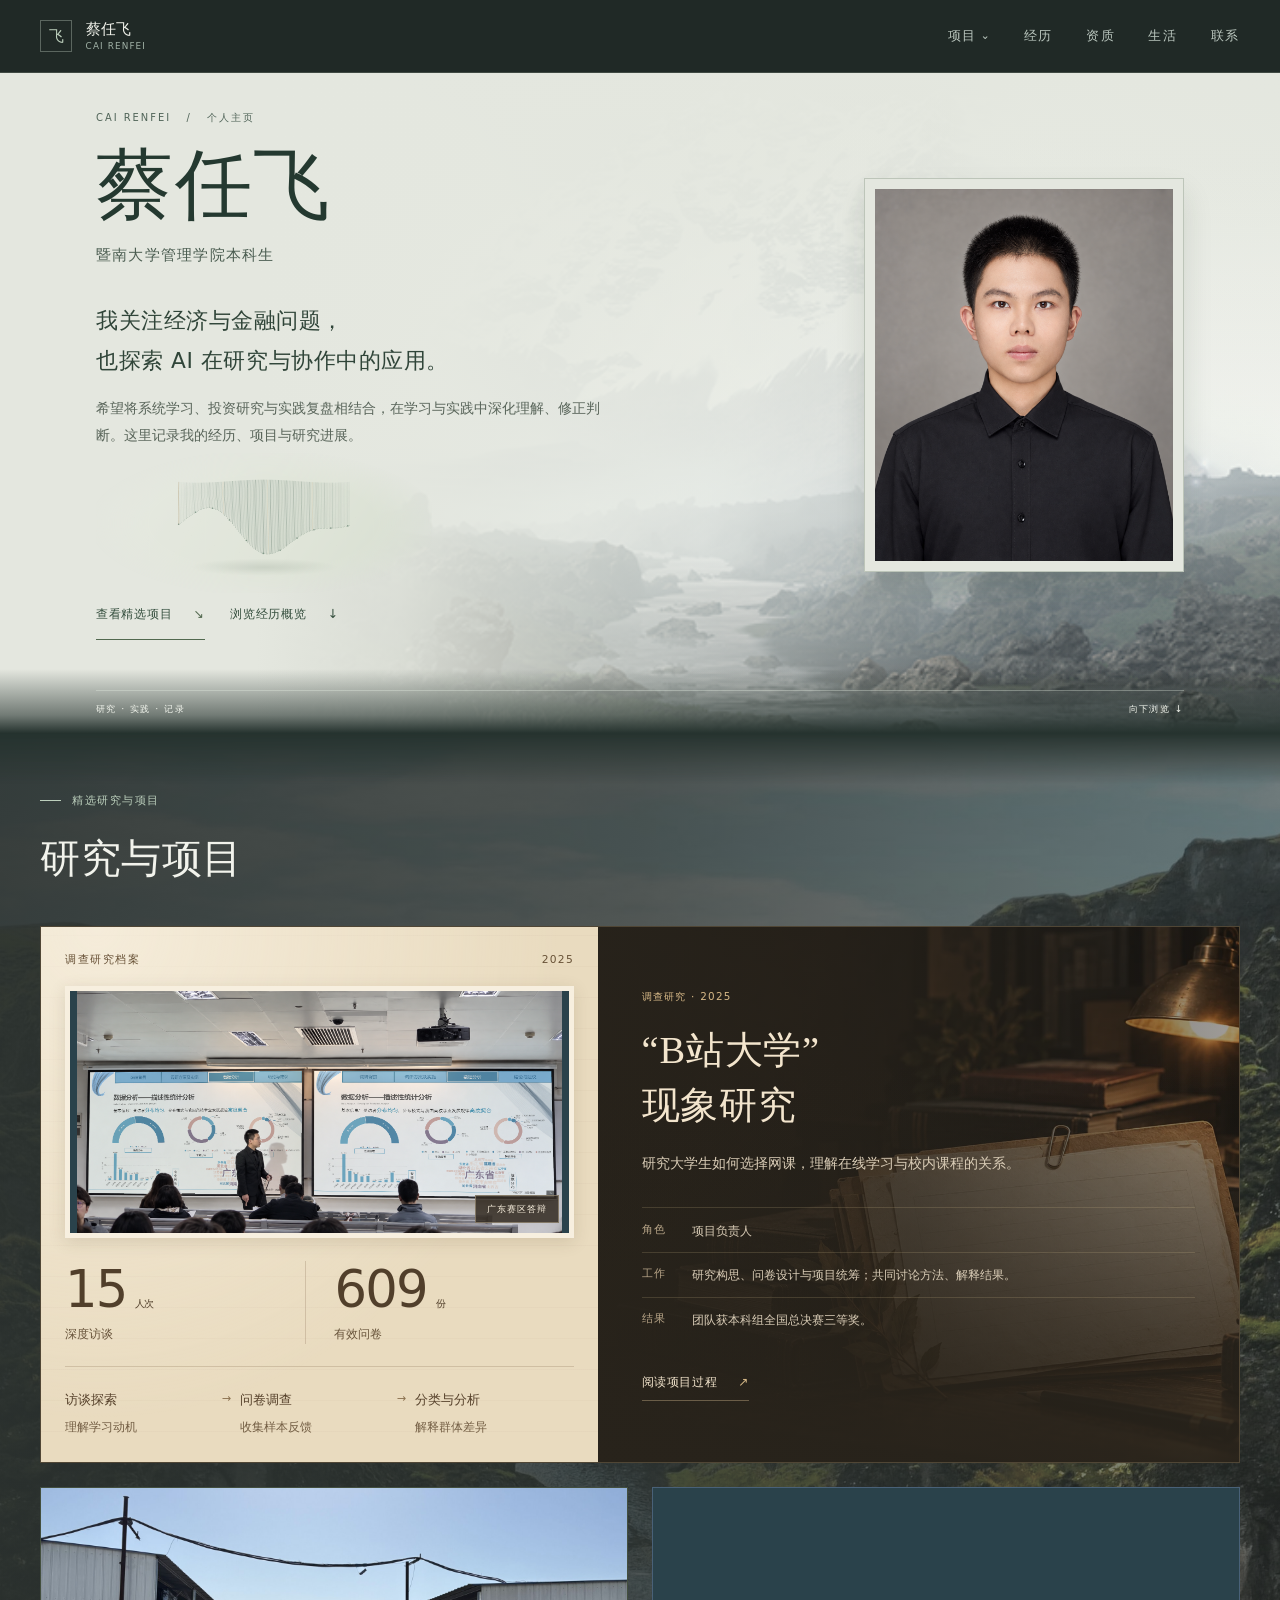
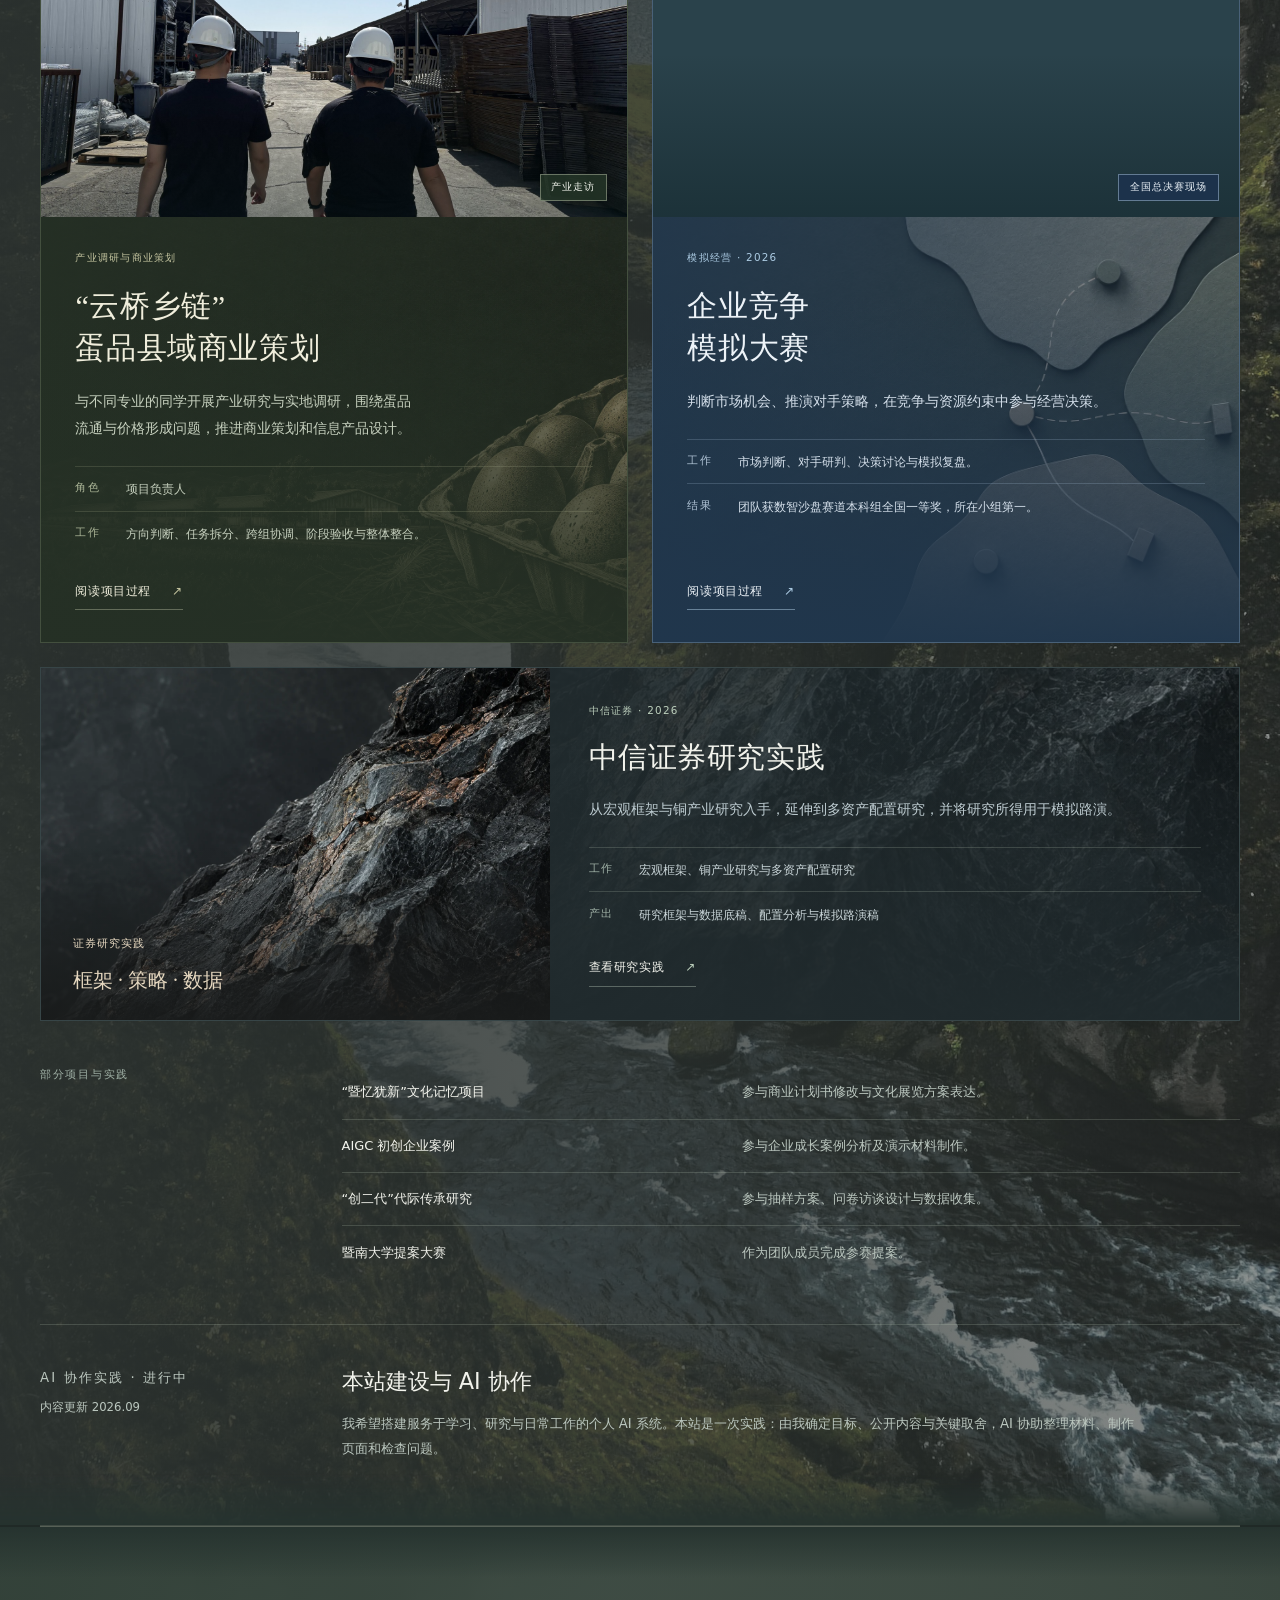
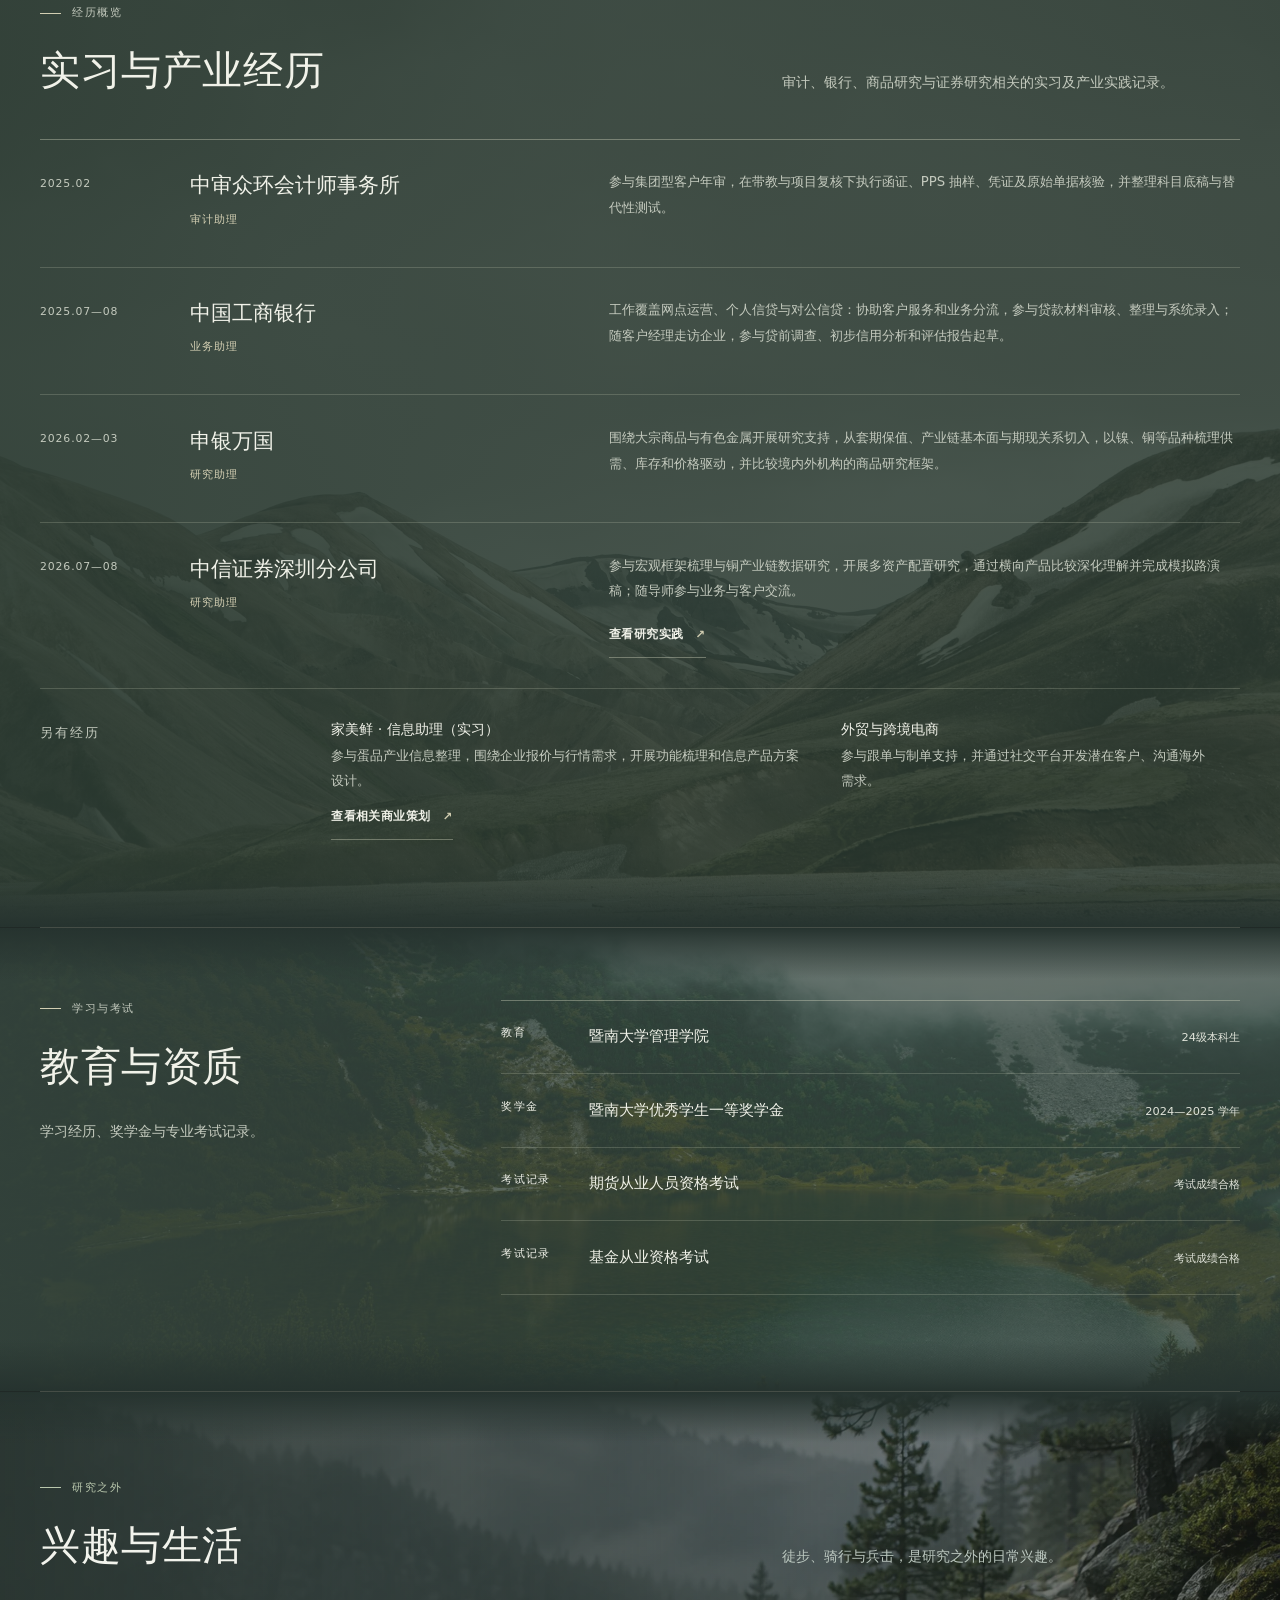
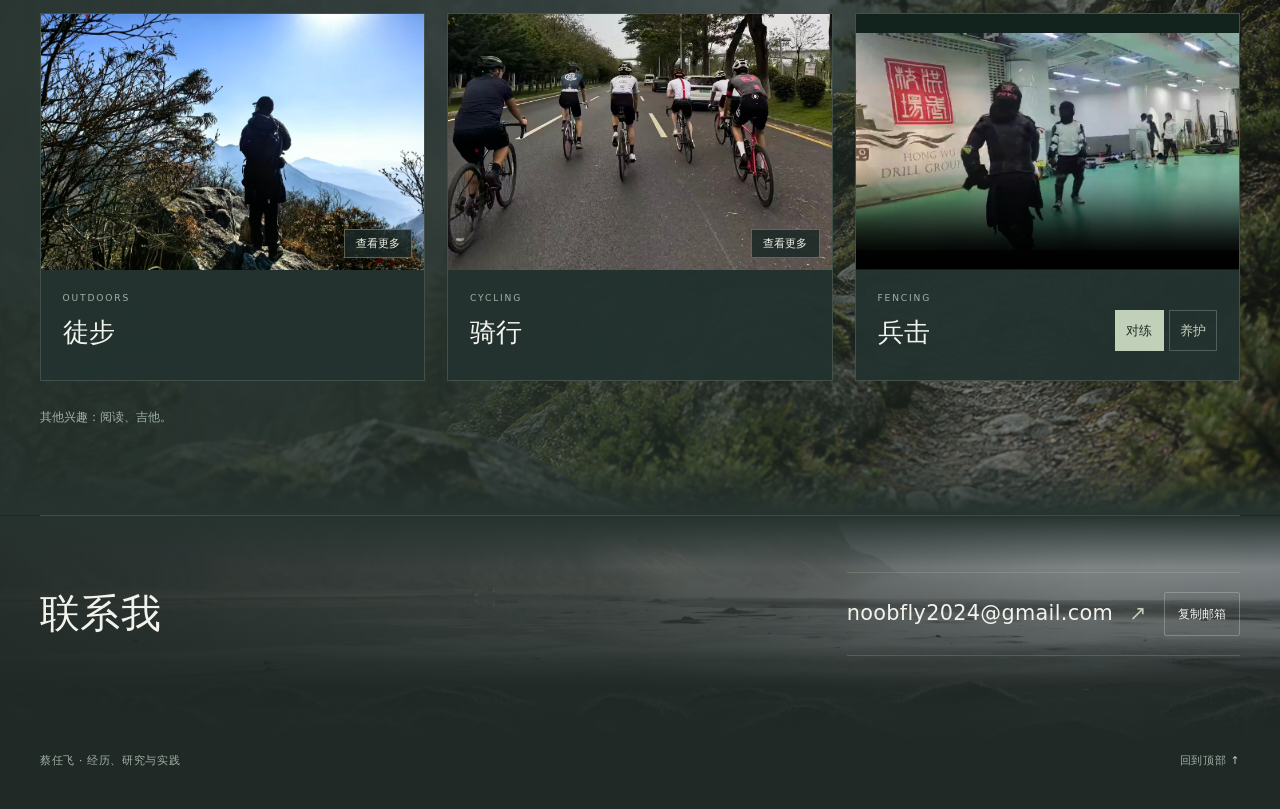
==== index.html @ 6c119877 "Publish personal website (2026-09-29)" ====
<!doctype html>
<html lang="zh-CN">
<head>
  <meta charset="utf-8">
  <meta name="viewport" content="width=device-width, initial-scale=1">
  <meta name="robots" content="noindex, nofollow">
  <meta name="referrer" content="no-referrer">
  <meta name="description" content="蔡任飞的个人主页：研究与项目、经历、教育资质与研究之外。">
  <title>蔡任飞 | Renfei Cai</title>
<!-- BEGIN SOCIAL SHARING -->
<meta property="og:type" content="website">
<meta property="og:locale" content="zh_CN">
<meta property="og:site_name" content="蔡任飞的个人主页">
<meta property="og:title" content="蔡任飞 | Renfei Cai">
<meta property="og:description" content="蔡任飞的个人主页：研究与项目、经历、教育资质与研究之外。">
<meta property="og:image" content="assets/home/cai-renfei-portrait-v1.png">
<meta property="og:image:type" content="image/png">
<meta property="og:image:width" content="1122">
<meta property="og:image:height" content="1402">
<meta property="og:image:alt" content="蔡任飞的个人照片">
<meta name="twitter:card" content="summary">
<meta name="twitter:title" content="蔡任飞 | Renfei Cai">
<meta name="twitter:description" content="蔡任飞的个人主页：研究与项目、经历、教育资质与研究之外。">
<meta name="twitter:image" content="assets/home/cai-renfei-portrait-v1.png">
<meta name="twitter:image:alt" content="蔡任飞的个人照片">
<!-- END SOCIAL SHARING -->
  <link rel="icon" type="image/svg+xml" href="favicon.svg">
  <link rel="stylesheet" href="styles.css?v=20260928-nav7">
  <link rel="stylesheet" href="home.css?v=20260929-launch1">
  <script src="project-navigation.js?v=20260928-nav7" defer></script>
  <script src="home.js?v=20260929-launch1" defer></script>
<link rel="stylesheet" href="chapter-atmosphere-v4.css?v=20260928-audit8">
  <link rel="stylesheet" href="home-landscape.css?v=20260928-single-scene">
<script src="hobby-media-v4.js?v=20260928-scenery3" defer></script>
  <link rel="stylesheet" href="home-personal.css?v=20260929-launch1">
  <script src="home-motion.js?v=20260928-audit1" defer></script>
<link rel="stylesheet" href="final-review-v1.css?v=20260928-nav6">
</head>
<body class="home-page home-current">
  <a class="skip-link" href="#main">跳到正文</a>
  
  <div class="site-shell" id="top">
    <div class="site-navigation"><header class="site-header page-width">
      <a class="brand" href="#profile" aria-label="蔡任飞，返回首屏"><span class="brand-mark" aria-hidden="true">飞</span><span>蔡任飞<small>CAI RENFEI</small></span></a>
      <nav aria-label="主导航">
        <div class="nav-projects" data-project-menu>
          <button class="nav-project-trigger" type="button" aria-expanded="false" aria-controls="site-project-menu" data-nav-section="projects">项目 <span aria-hidden="true">⌄</span></button>
          <div class="project-menu" id="site-project-menu" hidden>
            <a href="#projects" class="project-menu-overview">全部项目 <span aria-hidden="true">↓</span></a>
            <a href="projects/zhengda.html?v=20260928-nav7">正大杯 · “B站大学”研究</a>
            <a href="projects/yunqiao.html?v=20260928-nav7">云桥乡链 · 产业调研</a>
            <a href="projects/simulation.html?v=20260928-nav7">企业竞争模拟</a>
            <a href="projects/citic-research.html?v=20260928-nav7">中信证券研究实践</a>
          </div>
        </div>
        <a href="#experience">经历</a><a href="#education">资质</a><a href="#beyond">生活</a><a href="#contact">联系</a>
      </nav>
    </header></div>

    <main id="main" tabindex="-1">
      <section class="home-hero" id="profile" aria-labelledby="profile-name">
        <div class="home-hero-content page-width"><div class="home-introduction">
          <div class="home-profile-heading"><p class="eyebrow">CAI RENFEI <span aria-hidden="true">/</span> 个人主页</p>
          <h1 id="profile-name">蔡任飞</h1>
          <p class="home-identity">暨南大学管理学院本科生</p></div>
          <p class="home-lead">我关注经济与金融问题，<br class="desktop-break">也探索 AI 在研究与协作中的应用。</p>
          <p class="home-description">希望将系统学习、投资研究与实践复盘相结合，在学习与实践中深化理解、修正判断。这里记录我的经历、项目与研究进展。</p>
          <div class="home-personal-motion" data-home-motion hidden>
            <canvas width="600" height="320" aria-hidden="true"></canvas>
          </div>
          <div class="home-hero-actions" aria-label="首屏入口"><a class="primary-link" href="#projects">查看精选项目 <span aria-hidden="true">↘</span></a><a class="secondary-link" href="#experience">浏览经历概览 <span aria-hidden="true">↓</span></a></div>
        </div><figure class="home-portrait"><img src="assets/home/cai-renfei-portrait-v1.png" width="1122" height="1402" alt="蔡任飞的个人照片" decoding="async" fetchpriority="high"></figure></div>
        <div class="home-hero-landscape" aria-hidden="true"><img src="assets/home/landscapes/r3-snow-peak.jpg" width="850" height="368" alt="" decoding="async"></div>
        <div class="home-hero-foot page-width" aria-hidden="true"><span>研究 · 实践 · 记录</span><span>向下浏览 ↓</span></div>
      </section>
      

      <section class="section-block page-width projects-section" id="projects" aria-labelledby="projects-title">
        <div class="projects-scenery" aria-hidden="true"></div>
        <div class="section-heading"><div><p class="section-index">精选研究与项目</p><h2 id="projects-title">研究与项目</h2></div></div>
        <div class="home-project-grid">
          <a class="project-card project-featured" href="projects/zhengda.html?v=20260928-nav7" aria-labelledby="project-zhengda-title" data-reveal>
            <div class="study-field-cover">
              <div class="study-cover-meta"><span>调查研究档案</span><span>2025</span></div>
              <div class="case-media"><img src="assets/zhengda/presentation-reconstructed-ppt-v2.png" width="1774" height="887" alt="蔡任飞在正大杯广东赛区答辩。" loading="lazy" decoding="async"><span class="case-media-label">广东赛区答辩</span></div>
              <div class="study-samples"><div><strong>15<small>人次</small></strong><span>深度访谈</span></div><div><strong>609<small>份</small></strong><span>有效问卷</span></div></div>
              <ol class="study-research-route" aria-label="研究路径"><li><strong>访谈探索</strong><span>理解学习动机</span></li><li><strong>问卷调查</strong><span>收集样本反馈</span></li><li><strong>分类与分析</strong><span>解释群体差异</span></li></ol>
            </div>
            <div class="project-card-copy"><p class="project-order">调查研究 · 2025</p><h3 id="project-zhengda-title"><span class="title-part">“B站大学”</span><span class="title-part">现象研究</span></h3><p class="project-deck">研究大学生如何选择网课，理解在线学习与校内课程的关系。</p><dl><div><dt>角色</dt><dd>项目负责人</dd></div><div><dt>工作</dt><dd>研究构思、问卷设计与项目统筹；共同讨论方法、解释结果。</dd></div><div><dt>结果</dt><dd>团队获本科组全国总决赛三等奖。</dd></div></dl><span class="project-link" aria-hidden="true">阅读项目过程 <span>↗</span></span></div>
          </a>
          <a class="project-card project-yunqiao" href="projects/yunqiao.html?v=20260928-nav7" aria-labelledby="project-yunqiao-title" data-reveal>
            <div class="case-media"><img src="assets/yunqiao/fieldwork/industry-visit.jpg" width="1800" height="1350" alt="实地调研期间，在生产设施之间走访了解产业现场。" loading="lazy" decoding="async"><span class="case-media-label">产业走访</span></div>
            <div class="project-card-copy"><p class="project-order">产业调研与商业策划</p><h3 id="project-yunqiao-title"><span class="title-part">“云桥乡链”</span><span class="title-part">蛋品县域商业策划</span></h3><p class="project-deck">与不同专业的同学开展产业研究与实地调研，围绕蛋品流通与价格形成问题，推进商业策划和信息产品设计。</p><dl><div><dt>角色</dt><dd>项目负责人</dd></div><div><dt>工作</dt><dd>方向判断、任务拆分、跨组协调、阶段验收与整体整合。</dd></div></dl><span class="project-link" aria-hidden="true">阅读项目过程 <span>↗</span></span></div>
          </a>
          <a class="project-card project-simulation" href="projects/simulation.html?v=20260928-nav7" aria-labelledby="project-simulation-title" data-reveal>
            <div class="case-media"><img src="assets/simulation/competition-floor.png" width="1080" height="720" alt="企业竞争模拟总决赛中，团队成员在电脑前讨论经营决策。" loading="lazy" decoding="async"><span class="case-media-label">全国总决赛现场</span></div>
            <div class="project-card-copy"><p class="project-order">模拟经营 · 2026</p><h3 id="project-simulation-title"><span class="title-part">企业竞争</span><span class="title-part">模拟大赛</span></h3><p class="project-deck">判断市场机会、推演对手策略，在竞争与资源约束中参与经营决策。</p><dl><div><dt>工作</dt><dd>市场判断、对手研判、决策讨论与模拟复盘。</dd></div><div><dt>结果</dt><dd>团队获数智沙盘赛道本科组全国一等奖，所在小组第一。</dd></div></dl><span class="project-link" aria-hidden="true">阅读项目过程 <span>↗</span></span></div>
          </a>
          <a class="project-card project-research" href="projects/citic-research.html?v=20260928-nav7" aria-labelledby="project-citic-research-title" data-reveal>
            <div class="research-cover"><img src="assets/home/research-mineral-v1-web.webp" width="1536" height="1024" alt="矿石与铜色纹理构成的研究主题视觉。" loading="lazy" decoding="async"><div class="research-cover-caption"><span>证券研究实践</span><p>框架 · 策略 · 数据</p></div></div>
            <div class="project-card-copy"><p class="project-order">中信证券 · 2026</p><h3 id="project-citic-research-title">中信证券研究实践</h3><p class="project-deck">从宏观框架与铜产业研究入手，延伸到多资产配置研究，并将研究所得用于模拟路演。</p><dl><div><dt>工作</dt><dd>宏观框架、铜产业研究与多资产配置研究</dd></div><div><dt>产出</dt><dd>研究框架与数据底稿、配置分析与模拟路演稿</dd></div></dl><span class="project-link" aria-hidden="true">查看研究实践 <span>↗</span></span></div>
          </a>
        </div>
        
        <div class="other-work"><div class="other-work-label"><p class="small-label">部分项目与实践</p></div><ul><li><strong>“暨忆犹新”文化记忆项目</strong><span>参与商业计划书修改与文化展览方案表达。</span></li><li><strong>AIGC 初创企业案例</strong><span>参与企业成长案例分析及演示材料制作。</span></li><li><strong>“创二代”代际传承研究</strong><span>参与抽样方案、问卷访谈设计与数据收集。</span></li><li><strong>暨南大学提案大赛</strong><span>作为团队成员完成参赛提案。</span></li></ul></div>
        <article class="ai-practice" id="ai-practice"><p class="small-label">AI 协作实践 · 进行中<small class="content-updated">内容更新 <time datetime="2026-09-29">2026.09</time></small></p><div><h3>本站建设与 AI 协作</h3><p>我希望搭建服务于学习、研究与日常工作的个人 AI 系统。本站是一次实践：由我确定目标、公开内容与关键取舍，AI 协助整理材料、制作页面和检查问题。</p></div></article>
      </section>

      
      <section class="section-block page-width" id="experience" aria-labelledby="experience-title"><div class="home-landscape-transition" aria-hidden="true"><img src="assets/home/landscapes/r7-warm-ridges.avif" alt="" loading="lazy" decoding="async"></div>
        <div class="section-heading"><div><p class="section-index">经历概览</p><h2 id="experience-title">实习与产业经历</h2></div><p>审计、银行、商品研究与证券研究相关的实习及产业实践记录。</p></div>
        <ol class="experience-grid">
          <li data-reveal><p class="item-meta">2025.02</p><h3>中审众环会计师事务所</h3><p class="item-role">审计助理</p><p class="experience-summary">参与集团型客户年审，在带教与项目复核下执行函证、PPS 抽样、凭证及原始单据核验，并整理科目底稿与替代性测试。</p></li>
          <li data-reveal><p class="item-meta">2025.07—08</p><h3>中国工商银行</h3><p class="item-role">业务助理</p><p class="experience-summary">工作覆盖网点运营、个人信贷与对公信贷：协助客户服务和业务分流，参与贷款材料审核、整理与系统录入；随客户经理走访企业，参与贷前调查、初步信用分析和评估报告起草。</p></li>
          <li data-reveal><p class="item-meta">2026.02—03</p><h3>申银万国</h3><p class="item-role">研究助理</p><p class="experience-summary">围绕大宗商品与有色金属开展研究支持，从套期保值、产业链基本面与期现关系切入，以镍、铜等品种梳理供需、库存和价格驱动，并比较境内外机构的商品研究框架。</p></li>
          <li data-reveal><p class="item-meta">2026.07—08</p><h3>中信证券深圳分公司</h3><p class="item-role">研究助理</p><p class="experience-summary">参与宏观框架梳理与铜产业链数据研究，开展多资产配置研究，通过横向产品比较深化理解并完成模拟路演稿；随导师参与业务与客户交流。</p><a class="experience-link" href="projects/citic-research.html?v=20260928-nav7">查看研究实践 <span aria-hidden="true">↗</span></a></li>
        </ol>
        <div class="experience-brief"><p class="small-label">另有经历</p><div><h3>家美鲜 · 信息助理（实习）</h3><p>参与蛋品产业信息整理，围绕企业报价与行情需求，开展功能梳理和信息产品方案设计。</p><a class="experience-link" href="projects/yunqiao.html?v=20260928-nav7">查看相关商业策划 <span aria-hidden="true">↗</span></a></div><div><h3>外贸与跨境电商</h3><p>参与跟单与制单支持，并通过社交平台开发潜在客户、沟通海外需求。</p></div></div>
      </section>

      <section class="section-block page-width education-section" id="education" aria-labelledby="education-title">
        <div class="section-heading"><div><p class="section-index">学习与考试</p><h2 id="education-title">教育与资质</h2></div><p>学习经历、奖学金与专业考试记录。</p></div>
        <dl class="credential-list"><div><dt>教育</dt><dd><strong>暨南大学管理学院</strong><span>24级本科生</span></dd></div><div><dt>奖学金</dt><dd><strong>暨南大学优秀学生一等奖学金</strong><span>2024—2025 学年</span></dd></div><div><dt>考试记录</dt><dd><strong>期货从业人员资格考试</strong><span>考试成绩合格</span></dd></div><div><dt>考试记录</dt><dd><strong>基金从业资格考试</strong><span>考试成绩合格</span></dd></div></dl>
      </section>

      <section class="section-block page-width beyond-section" id="beyond" aria-labelledby="beyond-title">
        <div class="section-heading"><div><p class="section-index">研究之外</p><h2 id="beyond-title">兴趣与生活</h2></div><p>徒步、骑行与兵击，是研究之外的日常兴趣。</p></div>
        <div class="hobby-grid">
          <article data-reveal><button class="hobby-photo-button" type="button" data-hobby-open="hobby-gallery" aria-label="查看更多徒步照片"><img class="hobby-media" src="assets/hobbies/hiking-ridge-wide-v4.jpg" alt="蔡任飞站在山脊上，远处是层叠的山峦。" width="2844" height="1280" loading="lazy"><span>查看更多</span></button><p class="item-meta">OUTDOORS</p><h3>徒步</h3></article>
          <article data-reveal><button class="hobby-photo-button cycling-photo-button" type="button" data-hobby-open="cycling-gallery" aria-label="查看更多骑行照片与路线"><img class="hobby-media" src="assets/hobbies/cycling-group-v6.jpg" alt="骑友们沿林荫道路同行骑行。" width="1280" height="1707" loading="lazy"><span>查看更多</span></button><p class="item-meta">CYCLING</p><h3>骑行</h3></article>
          <article class="hobby-inline-player" data-hobby-player data-reveal>
            <div class="hobby-player-stage">
              <video id="hobby-sparring" class="hobby-media" data-hobby-video="sparring" controls muted playsinline preload="none" poster="assets/hobbies/fencing-sparring-0320-v4.jpg" aria-label="兵击对练片段"><source src="assets/hobbies/fencing-sparring-0320-v4.mp4" type="video/mp4">浏览器不支持视频播放。</video>
              <video id="hobby-maintenance" class="hobby-media" data-hobby-video="maintenance" controls muted playsinline preload="none" poster="assets/hobbies/weapon-maintenance-poster.jpg" aria-label="器材养护片段" hidden><source src="assets/hobbies/weapon-maintenance-clip.mp4" type="video/mp4">浏览器不支持视频播放。</video>
            </div>
            <div class="hobby-heading"><div><p class="item-meta">FENCING</p><h3>兵击</h3></div><div class="hobby-player-modes" role="group" aria-label="切换兵击片段"><button type="button" data-hobby-mode="sparring" aria-controls="hobby-sparring" aria-pressed="true">对练</button><button type="button" data-hobby-mode="maintenance" aria-controls="hobby-maintenance" aria-pressed="false">养护</button></div></div>
          </article>
        </div>
        <p class="other-hobbies">其他兴趣：阅读、吉他。</p>
        
      </section>

      <section class="contact-section page-width" id="contact" aria-labelledby="contact-title"><div class="home-landscape-closing" aria-hidden="true"><img src="assets/home/landscapes/r8-misty-coast.avif" alt="" loading="lazy" decoding="async"></div><div><h2 id="contact-title">联系我</h2></div><div class="contact-email"><a class="contact-email-address" href="mailto:noobfly2024@gmail.com"><span>noobfly2024@gmail.com</span><span aria-hidden="true">↗</span></a><button class="contact-email-copy" type="button" data-copy-email hidden>复制邮箱</button><p class="contact-copy-status" id="email-copy-status" role="status" aria-live="polite" aria-atomic="true"></p></div></section>
      
    </main>
    <footer class="site-footer page-width"><p>蔡任飞 <span>·</span> 经历、研究与实践</p><a href="#top">回到顶部 <span>↑</span></a></footer>
  </div>
<dialog class="home-hobby-dialog" id="hobby-gallery" data-hobby-gallery aria-labelledby="hobby-gallery-title">
<header><h2 id="hobby-gallery-title">徒步照片</h2><button type="button" data-hobby-close aria-label="关闭徒步照片">关闭 ×</button></header>
<div class="hobby-gallery-stage"><figure data-gallery-panel="ridge"><img class="hobby-full-image" src="assets/hobbies/hiking-ridge-wide-v4.jpg" alt="蔡任飞站在山脊上。" loading="lazy"><figcaption>山脊</figcaption></figure><figure data-gallery-panel="cave" hidden><img class="hobby-full-image" src="assets/hobbies/hiking-cave-v4.jpg" alt="蔡任飞沿石阶走向洞口。" loading="lazy"><figcaption>洞口</figcaption></figure><figure data-gallery-panel="snow" hidden><img class="hobby-full-image" src="assets/hobbies/hiking-snow-path-v4.jpg" alt="蔡任飞行走在雪后山径上。" loading="lazy"><figcaption>雪径</figcaption></figure><figure data-gallery-panel="landmark" hidden><img class="hobby-full-image" src="assets/hobbies/hiking-landmark-v5.jpg" alt="蔡任飞在发云界地标旁休息。" loading="lazy"><figcaption>发云界</figcaption></figure></div>
<div class="hobby-photo-choices" role="group" aria-label="选择徒步照片内容"><button type="button" data-gallery-to="ridge" aria-pressed="true">山脊</button><button type="button" data-gallery-to="cave" aria-pressed="false">洞口</button><button type="button" data-gallery-to="snow" aria-pressed="false">雪径</button><button type="button" data-gallery-to="landmark" aria-pressed="false">发云界</button></div>
</dialog>
<dialog class="home-hobby-dialog" id="cycling-gallery" data-hobby-gallery aria-labelledby="cycling-gallery-title">
  <header><h2 id="cycling-gallery-title">骑行照片与路线</h2><button type="button" data-hobby-close aria-label="关闭骑行照片与路线">关闭 ×</button></header>
  <div class="hobby-gallery-stage">
    <figure data-gallery-panel="group"><img class="hobby-full-image" src="assets/hobbies/cycling-group-v6.jpg" alt="骑友们沿林荫道路同行骑行。" loading="lazy"><figcaption>同行骑行</figcaption></figure>
    <figure data-gallery-panel="route" hidden><img class="hobby-full-image" src="assets/hobbies/cycling-route-card.jpg" alt="一次骑行的路线图与设备记录，里程 93.12 千米。" loading="lazy"><figcaption>骑行路线</figcaption></figure>
    <figure data-gallery-panel="stop" hidden><img class="hobby-full-image" src="assets/hobbies/cycling-stop-v5.jpg" alt="自行车停在身旁，前景是休息时吃的东西。" loading="lazy"><figcaption>途中休息</figcaption></figure>
    <figure data-gallery-panel="night" hidden><img class="hobby-full-image" src="assets/hobbies/cycling-bike-night.jpg" alt="夜间骑行途中拍下的自行车。" loading="lazy"><figcaption>夜间骑行</figcaption></figure>
  </div>
  <div class="hobby-photo-choices" role="group" aria-label="选择骑行照片与路线"><button type="button" data-gallery-to="group" aria-pressed="true">同行</button><button type="button" data-gallery-to="route" aria-pressed="false">路线</button><button type="button" data-gallery-to="stop" aria-pressed="false">途中休息</button><button type="button" data-gallery-to="night" aria-pressed="false">夜骑</button></div>
</dialog>
</body>
</html>
---- styles.css ----
:root {
  --site-navigation-height: 4.5rem;
  color-scheme: dark;
  --canvas: #0f1110;
  --bg: #181b1a;
  --surface: #202422;
  --surface-2: #252a27;
  --ink: #f0e9dc;
  --ink-strong: #fff9ec;
  --muted: #b8b1a5;
  --subtle: #8e9089;
  --line: rgba(240, 233, 220, 0.16);
  --line-strong: rgba(240, 233, 220, 0.3);
  --accent: #c2836c;
  --cool: #839b93;
  --focus: #f3bf7c;
  --max: 74rem;
  --serif: "Iowan Old Style", "Songti SC", "STSong", "SimSun", Georgia, serif;
  --sans: "Segoe UI", "PingFang SC", "Microsoft YaHei", system-ui, sans-serif;
}

*,
*::before,
*::after {
  box-sizing: border-box;
}

html {
  scroll-behavior: auto;
  scroll-padding-top: 7rem;
}

body {
  margin: 0;
  color: var(--ink);
  background:
    radial-gradient(circle at 76% 12%, rgba(131, 155, 147, 0.08), transparent 30rem),
    var(--canvas);
  font-family: var(--sans);
  font-size: 1rem;
  line-height: 1.7;
  text-rendering: optimizeLegibility;
}

body::before {
  position: fixed;
  inset: 0;
  z-index: -1;
  background-image: linear-gradient(rgba(255, 255, 255, 0.018) 1px, transparent 1px), linear-gradient(90deg, rgba(255, 255, 255, 0.014) 1px, transparent 1px);
  background-size: 4rem 4rem;
  content: "";
  pointer-events: none;
}

a {
  color: inherit;
  text-decoration-thickness: 0.08em;
  text-underline-offset: 0.25em;
}

a:focus-visible,
[tabindex]:focus-visible {
  outline: 0.2rem solid var(--focus);
  outline-offset: 0.25rem;
}

p,
h1,
h2,
h3,
dl,
dd,
ol,
ul {
  margin-top: 0;
}

h1,
h2,
h3 {
  color: var(--ink-strong);
  font-weight: 500;
  line-height: 1.12;
}

.skip-link {
  position: fixed;
  top: 0.75rem;
  left: 0.75rem;
  z-index: 20;
  padding: 0.65rem 0.9rem;
  color: var(--canvas);
  background: var(--focus);
  font-weight: 700;
  transform: translateY(-180%);
}

.skip-link:focus {
  transform: translateY(0);
}

.preview-banner {
  display: flex;
  min-height: 2.1rem;
  align-items: center;
  justify-content: center;
  gap: 0.55rem;
  padding: 0.35rem 1rem;
  border-bottom: 1px solid rgba(194, 131, 108, 0.3);
  color: #d5cbbd;
  background: #121412;
  font-size: 0.72rem;
  letter-spacing: 0.11em;
  text-transform: uppercase;
}

.preview-banner span {
  width: 0.42rem;
  height: 0.42rem;
  border-radius: 50%;
  background: var(--accent);
}

.site-shell {
  position: relative;
  overflow: clip;
  background: linear-gradient(90deg, transparent calc(50% - 37rem), rgba(240, 233, 220, 0.025) calc(50% - 37rem), rgba(240, 233, 220, 0.025) calc(50% - 36.94rem), transparent calc(50% - 36.94rem));
}

.page-width {
  width: min(calc(100% - 3rem), var(--max));
  margin-inline: auto;
}

.site-header {
  display: flex;
  min-height: 6.3rem;
  align-items: center;
  justify-content: space-between;
  gap: 2rem;
  border-bottom: 1px solid var(--line);
}

.brand {
  display: inline-flex;
  align-items: center;
  gap: 0.85rem;
  color: var(--ink-strong);
  font-size: 0.95rem;
  font-weight: 700;
  line-height: 1.1;
  text-decoration: none;
}

.brand-mark {
  display: grid;
  width: 2.4rem;
  height: 2.4rem;
  place-items: center;
  border: 1px solid var(--line-strong);
  border-radius: 50%;
  color: var(--accent);
  font-family: var(--serif);
  font-size: 1.05rem;
}

.brand small {
  display: block;
  margin-top: 0.28rem;
  color: var(--subtle);
  font-size: 0.59rem;
  font-weight: 500;
  letter-spacing: 0.17em;
}

.site-header nav {
  display: flex;
  align-items: center;
  gap: clamp(1rem, 2.6vw, 2.2rem);
}

.site-header nav a {
  position: relative;
  color: var(--muted);
  font-size: 0.82rem;
  letter-spacing: 0.08em;
  text-decoration: none;
}

.site-header nav a::after {
  position: absolute;
  right: 0;
  bottom: -0.48rem;
  left: 0;
  height: 1px;
  background: var(--accent);
  content: "";
  transform: scaleX(0);
  transform-origin: right;
  transition: transform 180ms ease;
}

.site-header nav a:hover,
.site-header nav a:focus-visible {
  color: var(--ink-strong);
}

.site-header nav a:hover::after,
.site-header nav a:focus-visible::after {
  transform: scaleX(1);
  transform-origin: left;
}

/* Shared navigation and a parallel project directory (home review V1). */
html { scroll-padding-top: calc(var(--site-navigation-height) + 1rem); }
.site-navigation, .site-shell > div.site-navigation { position: sticky; top: 0; z-index: 12; background: var(--canvas); border-bottom: 1px solid var(--line); }
body .site-navigation .site-header { min-height: var(--site-navigation-height); height: var(--site-navigation-height); padding-block: 0; border: 0; display: flex; flex-direction: row; flex-wrap: nowrap; align-items: center; gap: 1.5rem; }
body .site-navigation .brand { flex-shrink: 0; }
body .site-navigation .brand-mark { width: 2rem; height: 2rem; }
body .site-navigation .site-header nav { display: flex; width: auto; align-items: center; flex-wrap: nowrap; gap: clamp(1rem, 2.6vw, 2.2rem); }
body .site-navigation .site-header nav a { display: inline-flex; align-items: center; justify-content: center; min-height: 2.75rem; padding-block: 0; font-size: .82rem; white-space: nowrap; }
body .site-navigation .site-header nav a::after { bottom: .2rem; }
.site-shell .detail-toc, .site-shell .yq-toc { top: calc(var(--site-navigation-height) + 1.5rem); }
.zd-page .zd-tabs { top: var(--site-navigation-height); }
.zd-page .zd-tabs-inner { min-height: 3.5rem; padding-top: .4rem; }
.zd-page .zd-tabs a { padding-block: .7rem; }
.zd-page .zd-section, .zd-page .zd-persona-panel, .zd-page .zd-finding-spread,
.zd-page .zd-results-spread, .zd-page .zd-project-review { scroll-margin-top: calc(var(--site-navigation-height) + 4.5rem); }
.project-directory { padding-block: 3.5rem; border-top: 1px solid var(--line); }
.project-directory-heading { display: flex; align-items: baseline; justify-content: space-between; gap: 1.5rem; margin-bottom: 1.5rem; }
.project-directory-heading h2 { margin: 0; font: 500 1.35rem/1.5 var(--sans); }
.project-directory-heading > a { flex-shrink: 0; min-height: 2.75rem; padding-block: .65rem; color: var(--muted); font-size: .82rem; text-decoration: none; }
.project-directory-grid { display: grid; grid-template-columns: repeat(3, minmax(0, 1fr)); gap: 1rem; }
.directory-card { display: flex; flex-direction: column; position: relative; min-width: 0; min-height: 11rem; padding: 1.35rem 1.4rem 2.6rem; border: 1px solid var(--line); background: #ffffff03; text-decoration: none; transition: border-color 180ms ease, background 180ms ease; }
.directory-card:hover, .directory-card:focus-visible { background: #ffffff09; border-color: var(--focus); }
.directory-card h3 { margin: .65rem 0 .7rem; font: 500 1.15rem/1.5 var(--sans); }
.directory-label { color: var(--accent); font-size: .7rem; }
.directory-card p { margin: auto 0 0; color: var(--muted); font-size: .77rem; line-height: 1.7; }
.directory-arrow { position: absolute; bottom: .75rem; right: 1.35rem; color: var(--accent); }
@media (max-width: 48rem) {
  .project-directory-grid { gap: .65rem; }
  .directory-card { padding: 1rem 1rem 2.5rem; }
  .directory-card h3 { font-size: 1rem; }
}
@media (max-width: 36rem) {
  :root { --site-navigation-height: 4rem; }
  body .site-navigation .site-header { width: calc(100% - 2rem); gap: .7rem; }
  body .site-navigation .brand { font-size: .82rem; gap: 0; }
  body .site-navigation .brand-mark, body .site-navigation .brand small { display: none; }
  body .site-navigation .site-header nav { justify-content: space-between; flex: 1; max-width: 18rem; gap: .25rem; }
  body .site-navigation .site-header nav a { font-size: .75rem; min-width: 2rem; letter-spacing: .03em; }
  .zd-page .zd-tabs-inner { min-height: 3rem; padding-top: .25rem; }
  .project-directory { padding-block: 2.5rem; }
  .project-directory-heading { gap: .6rem; margin-bottom: 1rem; }
  .project-directory-heading h2 { font-size: 1.12rem; }
  .project-directory-heading > a { font-size: .72rem; }
  .project-directory-grid { grid-template-columns: 1fr; }
  .directory-card { min-height: 0; padding: 1.1rem 2.8rem 1.1rem 1.2rem; }
  .directory-card h3 { margin: .4rem 0; font-size: 1.1rem; }
  .directory-arrow { bottom: auto; top: 50%; transform: translateY(-50%); }
}

.hero {
  display: grid;
  min-height: 42rem;
  grid-template-columns: minmax(11rem, 0.8fr) minmax(18rem, 1.12fr) minmax(18rem, 1fr);
  border-bottom: 1px solid var(--line);
}

.hero > div {
  min-width: 0;
  padding-block: clamp(4rem, 8vw, 7.6rem);
}

.hero-identity {
  padding-right: clamp(1.5rem, 4vw, 3.6rem);
  border-right: 1px solid var(--line);
}

.eyebrow,
.section-index,
.small-label,
.item-meta,
.project-order,
.detail-kicker {
  color: var(--subtle);
  font-size: 0.68rem;
  font-weight: 650;
  letter-spacing: 0.16em;
  text-transform: uppercase;
}

.eyebrow span,
.section-index span,
.map-note span {
  color: var(--accent);
}

.hero-identity h1 {
  margin: clamp(5.7rem, 11vw, 9.5rem) 0 1.25rem;
  font-family: var(--serif);
  font-size: clamp(3.7rem, 6.3vw, 6.2rem);
  letter-spacing: -0.065em;
  writing-mode: vertical-rl;
}

.hero-identity h1 span {
  color: var(--accent);
}

.hero-identity > p:last-child {
  max-width: 8.5rem;
  color: var(--muted);
  font-size: 0.86rem;
}

.hero-direction {
  padding-inline: clamp(1.5rem, 4vw, 3.8rem);
  border-right: 1px solid var(--line);
}

.section-index {
  display: flex;
  align-items: center;
  gap: 0.72rem;
  margin-bottom: 2rem;
}

.section-index::before {
  width: 1.9rem;
  height: 1px;
  background: var(--line-strong);
  content: "";
}

.hero-direction h2 {
  margin: 0 0 2.5rem;
  font-family: var(--serif);
  font-size: clamp(3rem, 5.3vw, 5.35rem);
  letter-spacing: -0.045em;
}

.hero-lead {
  max-width: 31rem;
  margin-bottom: 1rem;
  color: var(--ink-strong);
  font-size: clamp(1.05rem, 1.5vw, 1.22rem);
}

.hero-copy {
  max-width: 34rem;
  color: var(--muted);
  font-size: 0.94rem;
}

.hero-actions {
  display: flex;
  flex-wrap: wrap;
  gap: 0.85rem 1.6rem;
  margin-top: 3rem;
}

.primary-link,
.secondary-link,
.project-link,
.detail-back,
.detail-next a {
  display: inline-flex;
  align-items: center;
  justify-content: space-between;
  gap: 1.3rem;
  padding-bottom: 0.45rem;
  border-bottom: 1px solid currentColor;
  color: var(--ink-strong);
  font-size: 0.8rem;
  font-weight: 650;
  letter-spacing: 0.06em;
  text-decoration: none;
}

.primary-link span,
.project-link span,
.detail-next span {
  color: var(--accent);
}

.secondary-link {
  color: var(--muted);
}

.inquiry-map {
  position: relative;
  min-height: 37rem;
  overflow: hidden;
}

.orbit,
.map-axis {
  position: absolute;
  border: 1px solid rgba(131, 155, 147, 0.26);
  border-radius: 50%;
}

.orbit-a {
  top: 18%;
  left: 12%;
  width: 27rem;
  height: 27rem;
}

.orbit-b {
  top: 31%;
  left: 27%;
  width: 18rem;
  height: 18rem;
  border-color: rgba(194, 131, 108, 0.24);
}

.map-axis {
  top: 10%;
  bottom: 10%;
  left: 49%;
  width: 1px;
  border: 0;
  border-radius: 0;
  background: linear-gradient(transparent, var(--line-strong), transparent);
  transform: rotate(28deg);
}

.map-node {
  position: absolute;
  z-index: 1;
  display: grid;
  min-width: 8.8rem;
  padding: 0.8rem 1rem;
  border: 1px solid var(--line);
  background: rgba(24, 27, 26, 0.93);
  box-shadow: 0 1.2rem 3rem rgba(0, 0, 0, 0.16);
}

.map-node span {
  color: var(--accent);
  font-size: 0.61rem;
  letter-spacing: 0.12em;
}

.map-node strong {
  color: var(--ink-strong);
  font-size: 0.85rem;
  font-weight: 650;
}

.map-node small {
  color: var(--subtle);
  font-size: 0.65rem;
}

.node-a {
  top: 20%;
  left: 9%;
}

.node-b {
  top: 47%;
  right: 4%;
}

.node-c {
  bottom: 17%;
  left: 17%;
}

.map-note {
  position: absolute;
  right: 4%;
  bottom: 4%;
  margin: 0;
  color: var(--subtle);
  font-size: 0.67rem;
  letter-spacing: 0.08em;
}

.section-block {
  padding-block: clamp(5.5rem, 10vw, 9rem);
  border-bottom: 1px solid var(--line);
}

.section-heading {
  display: grid;
  grid-template-columns: minmax(16rem, 1fr) minmax(16rem, 0.62fr);
  align-items: end;
  gap: clamp(2rem, 8vw, 8rem);
  margin-bottom: clamp(3rem, 7vw, 5.5rem);
}

.section-heading h2 {
  margin: 0;
  font-family: var(--serif);
  font-size: clamp(2.6rem, 5.2vw, 5rem);
  letter-spacing: -0.045em;
}

.section-heading > p {
  margin-bottom: 0.45rem;
  color: var(--muted);
  font-size: 0.9rem;
}

.experience-grid {
  display: block;
  margin-bottom: 0;
  padding: 0;
  border-top: 1px solid var(--line-strong);
  list-style: none;
}

.experience-grid li {
  display: grid;
  grid-template-columns: minmax(7rem, 0.55fr) minmax(12rem, 1fr) minmax(7rem, 0.55fr) minmax(16rem, 1.4fr) auto;
  align-items: start;
  gap: clamp(1rem, 2.2vw, 2rem);
  min-width: 0;
  min-height: 0;
  padding: 1.6rem 0;
  border-bottom: 1px solid var(--line);
}

.experience-grid h3 {
  min-width: 0;
  min-height: 0;
  margin: -0.16rem 0 0;
  font-family: var(--serif);
  font-size: clamp(1.18rem, 1.8vw, 1.55rem);
  overflow-wrap: anywhere;
}

.experience-grid h3 span {
  color: var(--muted);
  font-size: 0.8em;
}

.item-role {
  margin: 0;
  color: var(--accent);
  font-size: 0.75rem;
  font-weight: 650;
  letter-spacing: 0.07em;
}

.experience-grid .experience-summary,
.experience-brief p,
.project-deck,
.other-work span,
.ai-practice p,
.hobby-grid article > p:last-child {
  color: var(--muted);
  font-size: 0.86rem;
}

.experience-summary {
  margin: 0;
}

.experience-link {
  display: inline-flex;
  min-height: 2rem;
  align-items: flex-start;
  justify-content: space-between;
  gap: 0.75rem;
  padding-bottom: 0.25rem;
  border-bottom: 1px solid var(--line-strong);
  color: var(--ink-strong);
  font-size: 0.72rem;
  font-weight: 650;
  letter-spacing: 0.04em;
  line-height: 1.5;
  text-decoration: none;
  white-space: nowrap;
}

.experience-link span {
  color: var(--accent);
}

.experience-link:hover,
.experience-link:focus-visible {
  border-bottom-color: var(--accent);
  color: var(--accent);
}

.experience-brief {
  display: grid;
  grid-template-columns: 0.48fr 1fr 1fr;
  gap: 2rem;
  padding-top: 2.4rem;
  border-top: 1px solid var(--line);
}

.experience-brief h3 {
  margin-bottom: 0.4rem;
  font-size: 0.95rem;
  font-weight: 650;
}

.experience-brief p {
  margin-bottom: 0;
}

.experience-brief .experience-link {
  width: max-content;
  margin-top: 0.9rem;
}

.project-grid {
  display: grid;
  grid-template-columns: repeat(2, minmax(0, 1fr));
  border-top: 1px solid var(--line-strong);
  border-left: 1px solid var(--line);
}

.project-card {
  display: flex;
  min-width: 0;
  min-height: 34rem;
  flex-direction: column;
  padding: clamp(1.6rem, 4vw, 3rem);
  border-right: 1px solid var(--line);
  border-bottom: 1px solid var(--line);
  background: linear-gradient(145deg, rgba(37, 42, 39, 0.76), rgba(24, 27, 26, 0.45));
}

.project-card:nth-child(2),
.project-card:nth-child(3) {
  background: rgba(32, 36, 34, 0.56);
}

.project-card h3 {
  margin: clamp(2.5rem, 6vw, 4.5rem) 0 1.6rem;
  font-family: var(--serif);
  font-size: clamp(2.25rem, 4.4vw, 4.2rem);
  letter-spacing: -0.045em;
}

.project-deck {
  max-width: 31rem;
  margin-bottom: 2rem;
}

.project-card dl {
  margin: auto 0 2.5rem;
}

.project-card dl div {
  display: grid;
  grid-template-columns: 3.6rem 1fr;
  gap: 1rem;
  padding-block: 0.8rem;
  border-top: 1px solid var(--line);
}

.project-card dt {
  color: var(--subtle);
  font-size: 0.68rem;
  letter-spacing: 0.12em;
}

.project-card dd {
  margin: 0;
  color: var(--muted);
  font-size: 0.82rem;
}

.project-link {
  align-self: flex-start;
}

.other-work {
  display: grid;
  grid-template-columns: 0.48fr 2fr;
  gap: 2rem;
  padding-block: 3.2rem;
  border-bottom: 1px solid var(--line);
}

.other-work ul {
  margin: 0;
  padding: 0;
  list-style: none;
}

.other-work li {
  display: grid;
  grid-template-columns: minmax(10rem, 0.62fr) 1.38fr;
  gap: 2rem;
  padding: 0.9rem 0;
  border-top: 1px solid var(--line);
}

.other-work li:first-child {
  padding-top: 0;
  border-top: 0;
}

.other-work strong {
  color: var(--ink-strong);
  font-size: 0.85rem;
}

.ai-practice {
  display: grid;
  grid-template-columns: 0.48fr 2fr;
  gap: 2rem;
  padding-top: 3.5rem;
}

.ai-practice h3 {
  margin-bottom: 0.8rem;
  font-family: var(--serif);
  font-size: clamp(1.8rem, 3.3vw, 3rem);
}

.ai-practice p {
  max-width: 50rem;
}

.credential-list {
  border-top: 1px solid var(--line-strong);
}

.credential-list > div {
  display: grid;
  grid-template-columns: 0.45fr 1.55fr;
  gap: 2rem;
  padding: 1.7rem 0;
  border-bottom: 1px solid var(--line);
}

.credential-list dt {
  color: var(--subtle);
  font-size: 0.7rem;
  letter-spacing: 0.12em;
}

.credential-list dd {
  display: flex;
  align-items: baseline;
  justify-content: space-between;
  gap: 2rem;
  margin: 0;
}

.credential-list strong {
  color: var(--ink-strong);
  font-size: 1.05rem;
  font-weight: 550;
}

.credential-list span,
.credential-note {
  color: var(--subtle);
  font-size: 0.77rem;
}

.credential-note {
  max-width: 44rem;
  margin: 1.5rem 0 0 auto;
}

.hobby-grid {
  display: grid;
  grid-template-columns: repeat(3, minmax(0, 1fr));
  border-top: 1px solid var(--line-strong);
}

.hobby-grid article {
  min-width: 0;
  padding: 2.5rem clamp(1.1rem, 2.8vw, 2.6rem);
  border-right: 1px solid var(--line);
}

.hobby-grid article:first-child {
  padding-left: 0;
}

.hobby-grid article:last-child {
  padding-right: 0;
  border-right: 0;
}

.hobby-grid h3 {
  margin: 1.1rem 0 0.6rem;
  font-family: var(--serif);
  font-size: 2.2rem;
}

.hobby-mark {
  position: relative;
  display: block;
  width: 100%;
  height: 9rem;
  margin-bottom: 2.2rem;
  overflow: hidden;
  border: 1px solid var(--line);
  background: rgba(32, 36, 34, 0.58);
}

.hobby-mark::before,
.hobby-mark::after {
  position: absolute;
  content: "";
}

.mark-hike::before {
  right: -5%;
  bottom: -55%;
  left: -5%;
  height: 125%;
  border: 1px solid var(--cool);
  transform: rotate(27deg) skewX(-22deg);
}

.mark-hike::after {
  right: 15%;
  bottom: -76%;
  left: 28%;
  height: 130%;
  border: 1px solid var(--accent);
  transform: rotate(-28deg) skewX(20deg);
}

.mark-ride::before {
  top: 50%;
  left: 50%;
  width: 6.4rem;
  height: 6.4rem;
  border: 1px solid var(--cool);
  border-radius: 50%;
  transform: translate(-50%, -50%);
}

.mark-ride::after {
  top: 50%;
  left: 50%;
  width: 9rem;
  height: 1px;
  background: var(--accent);
  transform: translate(-50%, -50%) rotate(-27deg);
}

.mark-hema::before {
  top: 50%;
  left: 50%;
  width: 10rem;
  height: 1px;
  background: var(--cool);
  box-shadow: 0 0.58rem 0 -0.15rem var(--accent);
  transform: translate(-50%, -50%) rotate(-38deg);
}

.mark-hema::after {
  top: 50%;
  left: 50%;
  width: 2.8rem;
  height: 2.8rem;
  border: 1px solid var(--line-strong);
  border-radius: 50%;
  transform: translate(-50%, -50%);
}

.other-hobbies {
  margin: 2rem 0 0;
  color: var(--subtle);
  font-size: 0.8rem;
}

.contact-section {
  display: grid;
  grid-template-columns: 1.15fr 0.85fr;
  gap: clamp(3rem, 10vw, 10rem);
  padding-block: clamp(5.5rem, 10vw, 8rem);
  border-bottom: 1px solid var(--line);
}

.contact-section h2 {
  max-width: 39rem;
  margin-bottom: 1.5rem;
  font-family: var(--serif);
  font-size: clamp(2.8rem, 5.3vw, 5rem);
  letter-spacing: -0.045em;
}

.contact-section > div > p:last-child,
.contact-status p {
  color: var(--muted);
}

.contact-status {
  align-self: end;
  padding: 1.6rem 0;
  border-top: 1px solid var(--line-strong);
  border-bottom: 1px solid var(--line);
}

.contact-status p {
  margin-bottom: 0.35rem;
}

.contact-status small {
  color: var(--subtle);
}

.site-footer {
  display: flex;
  min-height: 7.5rem;
  align-items: center;
  justify-content: space-between;
  gap: 2rem;
  color: var(--subtle);
  font-size: 0.72rem;
  letter-spacing: 0.06em;
}

.site-footer p {
  margin: 0;
}

.site-footer p span,
.site-footer a span {
  color: var(--accent);
}

.site-footer a {
  text-decoration: none;
}

/* Detail pages */
.detail-main {
  padding-bottom: clamp(5rem, 10vw, 9rem);
}

.detail-breadcrumb {
  padding-top: 2.2rem;
}

.detail-back {
  color: var(--muted);
}

.detail-hero {
  display: grid;
  grid-template-columns: 1.48fr 0.52fr;
  gap: clamp(2rem, 7vw, 7rem);
  padding-block: clamp(4.5rem, 9vw, 8.5rem);
  border-bottom: 1px solid var(--line);
}

.detail-intro {
  align-self: end;
}

.detail-kicker {
  margin-bottom: 1.2rem;
  color: var(--accent);
}

.detail-hero h1 {
  max-width: 55rem;
  margin: 0 0 2rem;
  font-family: var(--serif);
  font-size: clamp(3.2rem, 7vw, 7rem);
  letter-spacing: -0.058em;
}

.detail-deck {
  max-width: 45rem;
  margin: 0;
  color: var(--muted);
  font-size: clamp(1rem, 1.55vw, 1.22rem);
}

.detail-facts {
  align-self: end;
  margin: 0;
  border-top: 1px solid var(--line-strong);
}

.detail-facts div {
  display: grid;
  grid-template-columns: 5rem 1fr;
  gap: 1rem;
  padding: 0.88rem 0;
  border-bottom: 1px solid var(--line);
}

.detail-facts dt {
  color: var(--subtle);
  font-size: 0.66rem;
  letter-spacing: 0.12em;
}

.detail-facts dd {
  margin: 0;
  color: var(--ink-strong);
  font-size: 0.82rem;
}

.detail-layout {
  display: grid;
  grid-template-columns: minmax(10rem, 0.42fr) minmax(0, 1.58fr);
  gap: clamp(2.5rem, 8vw, 8rem);
  padding-top: clamp(4rem, 8vw, 7rem);
}

.detail-toc {
  position: sticky;
  top: 2rem;
  align-self: start;
}

.detail-toc p {
  margin-bottom: 1rem;
}

.detail-toc ol {
  margin: 0;
  padding: 0;
  list-style: none;
  counter-reset: toc;
}

.detail-toc li {
  counter-increment: toc;
  border-top: 1px solid var(--line);
}

.detail-toc li:last-child {
  border-bottom: 1px solid var(--line);
}

.detail-toc a {
  display: grid;
  grid-template-columns: 1.6rem 1fr;
  gap: 0.5rem;
  padding: 0.72rem 0;
  color: var(--muted);
  font-size: 0.74rem;
  text-decoration: none;
}

.detail-toc a::before {
  color: var(--accent);
  content: "0" counter(toc);
  font-size: 0.62rem;
}

.detail-toc a:hover,
.detail-toc a:focus-visible {
  color: var(--ink-strong);
}

.detail-content {
  min-width: 0;
}

.detail-section {
  display: grid;
  grid-template-columns: minmax(9rem, 0.38fr) minmax(0, 1.62fr);
  gap: clamp(1.7rem, 5vw, 5rem);
  padding: 0 0 clamp(4rem, 8vw, 6.5rem);
  margin-bottom: clamp(4rem, 8vw, 6.5rem);
  border-bottom: 1px solid var(--line);
}

.detail-section:last-of-type {
  margin-bottom: 0;
}

.detail-section h2 {
  margin: 0;
  font-family: var(--serif);
  font-size: clamp(1.7rem, 3.2vw, 2.7rem);
}

.detail-copy > p:first-child {
  margin-top: -0.4rem;
  color: var(--ink-strong);
  font-size: clamp(1.08rem, 1.6vw, 1.27rem);
}

.detail-copy p,
.detail-copy li {
  color: var(--muted);
}

.detail-copy ul,
.detail-copy ol {
  padding-left: 1.2rem;
}

.detail-copy li + li {
  margin-top: 0.7rem;
}

.process-grid {
  display: grid;
  grid-template-columns: repeat(2, minmax(0, 1fr));
  gap: 1px;
  margin-top: 2.4rem;
  background: var(--line);
  border: 1px solid var(--line);
}

.process-grid article {
  min-height: 10rem;
  padding: 1.4rem;
  background: var(--surface);
}

.process-grid span {
  color: var(--accent);
  font-size: 0.62rem;
  letter-spacing: 0.12em;
}

.process-grid h3 {
  margin: 1.4rem 0 0.55rem;
  font-size: 1rem;
}

.process-grid p {
  margin: 0;
  font-size: 0.78rem;
}

.detail-callout,
.boundary {
  margin-top: 2.2rem;
  padding: 1.3rem 1.5rem;
  border-left: 2px solid var(--accent);
  background: rgba(194, 131, 108, 0.08);
}

.detail-callout strong,
.boundary strong {
  display: block;
  margin-bottom: 0.35rem;
  color: var(--ink-strong);
  font-size: 0.77rem;
  letter-spacing: 0.06em;
}

.detail-callout p,
.boundary p {
  margin: 0;
  color: var(--muted);
  font-size: 0.8rem;
}

.boundary {
  border-left-color: var(--cool);
  background: rgba(131, 155, 147, 0.08);
}

.project-figure {
  display: grid;
  grid-template-columns: minmax(0, 1.25fr) minmax(14rem, 0.75fr);
  gap: 1px;
  margin: 2.4rem 0 0;
  border: 1px solid var(--line-strong);
  background: var(--line);
}

.figure-placeholder {
  position: relative;
  display: grid;
  min-height: 22rem;
  place-content: center;
  overflow: hidden;
  padding: 2rem;
  color: var(--muted);
  background:
    linear-gradient(var(--line) 1px, transparent 1px),
    linear-gradient(90deg, var(--line) 1px, transparent 1px),
    var(--surface);
  background-size: 3rem 3rem;
  text-align: center;
}

.figure-placeholder::before,
.figure-placeholder::after {
  position: absolute;
  top: 50%;
  left: 50%;
  width: 80%;
  height: 1px;
  background: rgba(194, 131, 108, 0.28);
  content: "";
}

.figure-placeholder::before {
  transform: translate(-50%, -50%) rotate(24deg);
}

.figure-placeholder::after {
  transform: translate(-50%, -50%) rotate(-24deg);
}

.figure-placeholder span,
.figure-placeholder strong,
.figure-placeholder small {
  position: relative;
  z-index: 1;
  display: block;
  background: var(--surface);
}

.figure-placeholder span {
  width: max-content;
  margin: 0 auto 1.2rem;
  padding: 0.3rem 0.6rem;
  border: 1px solid var(--line-strong);
  color: var(--accent);
  font-size: 0.61rem;
  letter-spacing: 0.14em;
}

.figure-placeholder strong {
  color: var(--ink-strong);
  font: 400 clamp(1.7rem, 3.5vw, 2.7rem)/1.35 var(--serif);
}

.figure-placeholder small {
  margin-top: 0.75rem;
  color: var(--subtle);
  font-size: 0.7rem;
  letter-spacing: 0.06em;
}

.project-figure figcaption {
  padding: clamp(1.5rem, 3vw, 2.3rem);
  background: var(--surface-2);
}

.figure-label,
.figure-source {
  color: var(--subtle) !important;
  font-size: 0.66rem !important;
  letter-spacing: 0.09em;
}

.project-figure figcaption h3 {
  margin: 2.5rem 0 1rem;
  font: 400 1.5rem/1.4 var(--serif);
}

.figure-source {
  margin-top: 2.5rem;
  padding-top: 1rem;
  border-top: 1px solid var(--line);
}

.project-materials {
  display: grid;
  grid-template-columns: minmax(0, 1fr) auto;
  align-items: end;
  gap: 2rem;
  margin-top: 1rem;
  padding: 1.4rem 1.5rem;
  border: 1px solid var(--line);
  background: rgba(32, 36, 34, 0.56);
}

.project-materials h3 {
  margin: 0.6rem 0 0.35rem;
  font-size: 1rem;
}

.project-materials p {
  margin-bottom: 0;
  font-size: 0.78rem;
}

.project-materials a {
  display: inline-flex;
  align-items: center;
  gap: 1rem;
  padding-bottom: 0.35rem;
  border-bottom: 1px solid var(--accent);
  color: var(--ink-strong);
  font-size: 0.76rem;
  font-weight: 650;
  text-decoration: none;
  white-space: nowrap;
}

.project-materials a span {
  color: var(--accent);
}

.outcome-list {
  margin: 2rem 0 0;
  padding: 0;
  border-top: 1px solid var(--line-strong);
  list-style: none;
}

.outcome-list li {
  display: grid;
  grid-template-columns: 1fr auto;
  gap: 1rem;
  padding: 1rem 0;
  border-bottom: 1px solid var(--line);
}

.outcome-list strong {
  color: var(--ink-strong);
  font-weight: 550;
}

.outcome-list span {
  color: var(--accent);
  font-size: 0.75rem;
}

.detail-next {
  display: flex;
  align-items: center;
  justify-content: space-between;
  gap: 1.5rem;
  padding-top: 2rem;
}

.detail-next p {
  margin: 0;
  color: var(--subtle);
  font-size: 0.71rem;
  letter-spacing: 0.08em;
}

@media (max-width: 68rem) {
  .hero {
    grid-template-columns: minmax(11rem, 0.7fr) minmax(20rem, 1.3fr);
  }

  .inquiry-map {
    grid-column: 1 / -1;
    min-height: 24rem;
    border-top: 1px solid var(--line);
  }

  .orbit-a {
    top: -32%;
    left: 41%;
  }

  .orbit-b {
    top: -2%;
    left: 53%;
  }

  .node-a {
    top: 21%;
    left: 10%;
  }

  .node-b {
    top: 22%;
    right: 12%;
  }

  .node-c {
    bottom: 15%;
    left: 42%;
  }

  .experience-grid li {
    grid-template-columns: minmax(6.5rem, 0.45fr) minmax(11rem, 0.9fr) minmax(0, 1.65fr) auto;
    gap: 0.35rem 1.2rem;
  }

  .experience-grid .item-meta {
    grid-row: 1 / span 2;
  }

  .experience-grid h3 {
    grid-column: 2;
    grid-row: 1;
  }

  .experience-grid .item-role {
    grid-column: 2;
    grid-row: 2;
  }

  .experience-grid .experience-summary {
    grid-column: 3;
    grid-row: 1 / span 2;
  }

  .experience-grid .experience-link {
    grid-column: 4;
    grid-row: 1 / span 2;
  }
}

@media (max-width: 48rem) {
  html {
    scroll-padding-top: calc(var(--site-navigation-height) + 1rem);
  }

  .page-width {
    width: min(calc(100% - 2rem), var(--max));
  }

  .site-header {
    min-height: 0;
    align-items: flex-start;
    flex-direction: column;
    gap: 1.4rem;
    padding-block: 1.4rem;
  }

  .site-header nav {
    width: 100%;
    justify-content: space-between;
    gap: 0.55rem;
    overflow-x: auto;
    padding-bottom: 0.25rem;
  }

  .site-header nav a {
    flex: 0 0 auto;
    font-size: 0.75rem;
  }

  .hero {
    display: block;
    min-height: 0;
  }

  .hero > div {
    padding-block: 3.5rem;
  }

  .hero-identity {
    display: grid;
    grid-template-columns: 1fr auto;
    gap: 1rem;
    padding-right: 0;
    border-right: 0;
    border-bottom: 1px solid var(--line);
  }

  .hero-identity .eyebrow {
    grid-column: 1 / -1;
  }

  .hero-identity h1 {
    margin: 2rem 0 0;
    font-size: clamp(3.2rem, 17vw, 5rem);
    writing-mode: horizontal-tb;
  }

  .hero-identity > p:last-child {
    align-self: end;
    margin-bottom: 0.7rem;
    text-align: right;
  }

  .hero-direction {
    padding-inline: 0;
    border-right: 0;
    border-bottom: 1px solid var(--line);
  }

  .hero-direction h2 {
    font-size: clamp(2.9rem, 14vw, 4.4rem);
  }

  .inquiry-map {
    min-height: 25rem;
  }

  .orbit-a {
    top: 4%;
    left: 13%;
    width: 21rem;
    height: 21rem;
  }

  .orbit-b {
    top: 18%;
    left: 29%;
    width: 14rem;
    height: 14rem;
  }

  .node-a {
    top: 14%;
    left: 0;
  }

  .node-b {
    top: 42%;
    right: 0;
  }

  .node-c {
    bottom: 10%;
    left: 10%;
  }

  .section-heading,
  .contact-section,
  .detail-hero,
  .detail-layout,
  .detail-section {
    grid-template-columns: 1fr;
  }

  .section-heading {
    gap: 2rem;
  }

  .project-grid,
  .hobby-grid {
    grid-template-columns: 1fr;
  }

  .experience-grid li {
    grid-template-columns: minmax(5.8rem, 0.38fr) minmax(0, 1.62fr);
    gap: 0.35rem 1.2rem;
    min-height: 0;
    padding: 1.6rem 0;
    border-right: 0;
    border-bottom: 1px solid var(--line);
  }

  .experience-grid .item-meta {
    grid-column: 1;
    grid-row: 1 / span 4;
  }

  .experience-grid h3 {
    grid-column: 2;
    grid-row: 1;
    margin-top: -0.16rem;
  }

  .experience-grid .item-role {
    grid-column: 2;
    grid-row: 2;
  }

  .experience-grid .experience-summary {
    grid-column: 2;
    grid-row: 3;
    margin-top: 0.45rem;
  }

  .experience-grid .experience-link {
    grid-column: 2;
    grid-row: 4;
    width: max-content;
    margin-top: 0.55rem;
  }

  .experience-brief,
  .other-work,
  .ai-practice {
    grid-template-columns: 1fr;
    gap: 1.2rem;
  }

  .experience-brief > div + div {
    padding-top: 1rem;
    border-top: 1px solid var(--line);
  }

  .project-grid {
    border-left: 0;
  }

  .project-card {
    min-height: 0;
    padding: 2.2rem 0 2.5rem;
    border-right: 0;
    background: transparent;
  }

  .project-card:nth-child(2),
  .project-card:nth-child(3) {
    background: transparent;
  }

  .project-card h3 {
    margin-top: 2.5rem;
    font-size: clamp(2.35rem, 12vw, 3.7rem);
  }

  .project-card dl {
    margin-top: 1rem;
  }

  .other-work li {
    grid-template-columns: 1fr;
    gap: 0.25rem;
  }

  .credential-list > div,
  .credential-list dd {
    grid-template-columns: 1fr;
    align-items: flex-start;
    flex-direction: column;
    gap: 0.4rem;
  }

  .credential-note {
    margin-left: 0;
  }

  .hobby-grid article,
  .hobby-grid article:first-child,
  .hobby-grid article:last-child {
    padding: 2rem 0;
    border-right: 0;
    border-bottom: 1px solid var(--line);
  }

  .contact-section {
    gap: 2rem;
  }

  .detail-breadcrumb {
    padding-top: 1.5rem;
  }

  .detail-hero {
    gap: 3rem;
    padding-block: 4rem;
  }

  .detail-hero h1 {
    font-size: clamp(3rem, 15vw, 5.3rem);
  }

  .detail-layout {
    gap: 4rem;
  }

  .detail-toc {
    position: static;
  }

  .detail-toc ol {
    display: grid;
    grid-template-columns: repeat(2, minmax(0, 1fr));
    border-bottom: 1px solid var(--line);
  }

  .detail-toc li:last-child {
    border-bottom: 0;
  }

  .detail-section {
    gap: 2rem;
  }

  .process-grid {
    grid-template-columns: 1fr;
  }

  .project-figure,
  .project-materials {
    grid-template-columns: 1fr;
  }

  .figure-placeholder {
    min-height: 18rem;
  }

  .project-materials {
    align-items: start;
    gap: 1.2rem;
  }

  .project-materials a {
    width: max-content;
  }

  .outcome-list li {
    grid-template-columns: 1fr;
    gap: 0.2rem;
  }

  .detail-next {
    align-items: flex-start;
    flex-direction: column;
  }
}

@media (max-width: 24rem) {
  .preview-banner {
    letter-spacing: 0.06em;
  }

  .page-width {
    width: min(calc(100% - 1.5rem), var(--max));
  }

  .site-header nav {
    flex-wrap: wrap;
    justify-content: flex-start;
    gap: 0.7rem 1.2rem;
    overflow: visible;
  }

  .hero-identity {
    grid-template-columns: 1fr;
  }

  .hero-identity > p:last-child {
    margin: 0;
    text-align: left;
  }

  .hero-actions {
    align-items: flex-start;
    flex-direction: column;
  }

  .experience-grid li {
    grid-template-columns: 1fr;
    gap: 0.35rem;
  }

  .experience-grid .item-meta,
  .experience-grid h3,
  .experience-grid .item-role,
  .experience-grid .experience-summary,
  .experience-grid .experience-link {
    grid-column: 1;
    grid-row: auto;
  }

  .experience-grid h3 {
    margin-top: 0.8rem;
  }

  .experience-grid .experience-summary {
    margin-top: 0.55rem;
  }

  .map-node {
    min-width: 7.6rem;
    padding: 0.65rem 0.75rem;
  }

  .node-b {
    top: 43%;
  }

  .project-card dl div {
    grid-template-columns: 3rem 1fr;
  }

  .detail-facts div {
    grid-template-columns: 4rem 1fr;
  }

  .detail-toc ol {
    grid-template-columns: 1fr;
  }

  .site-footer {
    align-items: flex-start;
    flex-direction: column;
    justify-content: center;
    gap: 0.5rem;
  }
}

@media (prefers-reduced-motion: reduce) {
  html {
    scroll-behavior: auto;
  }

  *,
  *::before,
  *::after {
    scroll-behavior: auto !important;
    transition-duration: 0.01ms !important;
  }
}

/* Approved sample hero: retained without reinterpretation. */
.hero {
  min-height: 45rem;
  padding-block: 4.75rem 5.5rem;
  display: grid;
  grid-template-columns: 0.75fr 1.25fr;
  grid-template-areas:
    "identity direction"
    "identity map";
  column-gap: 5.875rem;
  row-gap: 3.4375rem;
  align-items: start;
  border-bottom: 0;
}

.hero > div {
  min-width: 0;
  padding-block: 0;
}

.hero-identity {
  grid-area: identity;
  align-self: stretch;
  padding-right: 2.625rem;
  border-right: 1px solid var(--line);
}

.hero-identity h1 {
  margin: 2.625rem 0 0;
  color: var(--ink-strong);
  font-family: var(--sans);
  font-size: clamp(5rem, 7.5vw, 7rem);
  font-weight: 350;
  line-height: 1.06;
  letter-spacing: -0.085em;
  writing-mode: horizontal-tb;
}

.hero-identity h1 span {
  margin-left: 0.3125rem;
  color: var(--accent);
  font-family: Georgia, serif;
  font-size: 0.62em;
}

.identity-line {
  max-width: 11.25rem;
  margin: 1.6875rem 0 0;
  color: var(--muted);
  font-size: 0.875rem;
  line-height: 1.9;
}

.hero .hero-identity > .identity-line {
  max-width: 11.25rem;
  margin: 1.6875rem 0 0;
  text-align: left;
}

.hero-direction {
  grid-area: direction;
  max-width: 40.625rem;
  padding-inline: 0;
  border-right: 0;
}

.hero-direction .section-index {
  margin-bottom: 0;
}

.hero-direction .section-index::before {
  display: none;
}

.hero-direction h2 {
  margin: 1.375rem 0 0;
  color: var(--ink-strong);
  font: 400 clamp(2.75rem, 5vw, 4.1875rem)/1.32 var(--serif);
  letter-spacing: -0.045em;
}

.hero-lead {
  max-width: 35.625rem;
  margin: 1.6875rem 0 0;
  color: var(--ink);
  font-size: 1.1875rem;
  line-height: 1.9;
}

.hero-copy {
  max-width: 38.75rem;
  margin: 0.8125rem 0 0;
  color: var(--muted);
  font-size: 0.9375rem;
  line-height: 1.95;
}

.hero-actions {
  margin-top: 1.8125rem;
  display: flex;
  flex-wrap: wrap;
  gap: 0 1.75rem;
  align-items: center;
}

.hero .primary-link,
.hero .secondary-link {
  min-height: 2.75rem;
  padding-bottom: 0;
  display: inline-flex;
  align-items: center;
  justify-content: space-between;
  gap: 1.2rem;
  font-size: 0.8125rem;
  transition: color 160ms ease, border-color 160ms ease;
}

.hero .primary-link {
  border-bottom: 1px solid var(--accent);
  color: var(--ink-strong);
}

.hero .secondary-link {
  border-bottom: 1px solid transparent;
  color: var(--muted);
}

.hero .primary-link:hover,
.hero .secondary-link:hover {
  color: var(--accent);
}

.inquiry-map {
  grid-area: map;
  position: relative;
  min-height: 14.6875rem;
  padding-block: 0;
  border-top: 1px solid var(--line);
  border-bottom: 1px solid var(--line);
  background-image:
    linear-gradient(var(--line) 1px, transparent 1px),
    linear-gradient(90deg, var(--line) 1px, transparent 1px);
  background-size: 3.5rem 3.5rem;
  overflow: hidden;
}

.map-orbit {
  position: absolute;
  border: 1px solid rgba(194, 131, 108, 0.4);
  border-radius: 50%;
}

.orbit-one {
  width: 19.375rem;
  height: 7.25rem;
  top: 3.5rem;
  left: 18%;
  transform: rotate(-8deg);
}

.orbit-two {
  width: 14.375rem;
  height: 11.875rem;
  top: 1.375rem;
  right: 8%;
  border-color: rgba(131, 155, 147, 0.42);
  transform: rotate(16deg);
}

.inquiry-map .map-axis {
  position: absolute;
  inset: auto 9% auto 14%;
  top: 50%;
  width: auto;
  height: 1px;
  border: 0;
  border-radius: 0;
  background: var(--line-strong);
  transform: rotate(-5deg);
}

.inquiry-map .map-node {
  position: absolute;
  z-index: 2;
  display: block;
  min-width: 8.25rem;
  padding: 0.8125rem 1rem;
  border: 1px solid var(--line-strong);
  background: rgba(24, 27, 26, 0.88);
  backdrop-filter: blur(0.375rem);
  box-shadow: none;
}

.inquiry-map .map-node span {
  color: var(--accent);
  font: 0.5625rem/1 Georgia, serif;
}

.inquiry-map .map-node strong,
.inquiry-map .map-node small {
  display: block;
}

.inquiry-map .map-node strong {
  margin-top: 0.5rem;
  color: var(--ink-strong);
  font: 400 1.1875rem/1.45 var(--serif);
}

.inquiry-map .map-node small {
  margin-top: 0.1875rem;
  color: var(--subtle);
  font-size: 0.625rem;
}

.node-learning {
  top: 1.6875rem;
  left: 3%;
}

.node-research {
  top: 6.5625rem;
  left: 38%;
  border-color: rgba(194, 131, 108, 0.58);
}

.node-review {
  top: 2.25rem;
  right: 1%;
}

.inquiry-map .map-note {
  position: absolute;
  z-index: 2;
  right: 1.125rem;
  bottom: 0.75rem;
  margin: 0;
  color: var(--subtle);
  font-size: 0.625rem;
  letter-spacing: 0.06em;
}

.inquiry-map .map-note span {
  margin-right: 0.4375rem;
  color: var(--cool);
}

.cv-download {
  display: flex;
  align-items: center;
  justify-content: space-between;
  gap: 1.5rem;
  padding-bottom: 0.75rem;
  border-bottom: 1px solid var(--accent);
  color: var(--ink-strong);
  font-size: 0.9rem;
  font-weight: 650;
  text-decoration: none;
}

.cv-download span {
  color: var(--accent);
  font-size: 0.68rem;
  font-weight: 500;
  letter-spacing: 0.08em;
}

.contact-status small {
  display: block;
  margin-top: 0.9rem;
}

@media (max-width: 65rem) {
  .hero {
    column-gap: 3.5rem;
  }
}

@media (max-width: 47.5rem) {
  .page-width {
    width: calc(100% - 2.5rem);
  }

  .hero {
    min-height: 0;
    padding-block: 3.625rem 4.3125rem;
    grid-template-columns: 1fr;
    grid-template-areas:
      "identity"
      "direction"
      "map";
    gap: 2.6875rem;
  }

  .hero-identity {
    display: block;
    padding: 0 0 2.125rem;
    border-right: 0;
    border-bottom: 1px solid var(--line);
  }

  .hero-identity h1 {
    margin-top: 1.5625rem;
    font-size: clamp(4.375rem, 19vw, 5.75rem);
  }

  .identity-line {
    max-width: none;
    margin-top: 1.125rem;
    text-align: left;
  }

  .hero .hero-identity > .identity-line {
    max-width: none;
    margin: 1.125rem 0 0;
    align-self: auto;
    text-align: left;
  }

  .hero-direction {
    padding: 0;
    border: 0;
  }

  .hero-direction h2 {
    font-size: clamp(2.4375rem, 11vw, 3.25rem);
  }

  .hero-lead {
    font-size: 1.125rem;
  }

  .inquiry-map {
    min-height: 17.5rem;
  }

  .node-learning {
    left: 2%;
  }

  .node-research {
    top: 7.375rem;
    left: 28%;
  }

  .node-review {
    top: 2.1875rem;
    right: 0;
  }

  .inquiry-map .map-note {
    right: auto;
    left: 0.75rem;
  }
}

@media (max-width: 32.5rem) {
  .hero {
    padding-top: 2.8125rem;
  }

  .hero-actions {
    align-items: flex-start;
    flex-direction: column;
    gap: 0.4375rem;
  }

  .inquiry-map {
    min-height: 21.375rem;
    background-size: 2.875rem 2.875rem;
  }

  .inquiry-map .map-node {
    min-width: 8.6875rem;
  }

  .node-learning {
    top: 1.5625rem;
    left: 0;
  }

  .node-research {
    top: 8.1875rem;
    right: 0;
    left: auto;
  }

  .node-review {
    top: 14.6875rem;
    right: auto;
    left: 9%;
  }

  .inquiry-map .map-note {
    right: 0;
    bottom: 0.875rem;
    left: auto;
  }
}

@media (max-width: 21.875rem) {
  .page-width {
    width: calc(100% - 2rem);
  }

  .hero-identity h1 {
    font-size: 3.9375rem;
  }

  .hero-direction h2 {
    font-size: 2.1875rem;
  }

  .hero-lead {
    font-size: 1.0625rem;
  }

  .inquiry-map {
    min-height: 21.8125rem;
  }

  .inquiry-map .map-node {
    min-width: 8rem;
    padding-inline: 0.75rem;
  }

  .node-review {
    left: 3%;
  }

  .inquiry-map .map-note {
    max-width: 8.375rem;
    text-align: right;
  }
}

/* A compact project directory: hover on desktop, disclosure on touch/keyboard. */
body .site-navigation .site-header nav[aria-label="主导航"] { overflow: visible; }
.nav-projects { position: relative; }
.site-navigation .nav-project-trigger {
  display: inline-flex; align-items: center; gap: .35rem;
  position: relative; min-height: 2.75rem; padding: 0;
  border: 0; color: var(--muted); background: none;
  font: inherit; font-size: .82rem; letter-spacing: .03em; cursor: pointer;
}
.nav-project-trigger span { font-size: .85em; transition: transform 160ms ease; }
.nav-project-trigger[aria-expanded="true"] span { transform: rotate(180deg); }
.site-navigation .nav-project-trigger:hover,
.site-navigation .nav-project-trigger[aria-current],
.site-navigation .nav-project-trigger[aria-expanded="true"] { color: var(--ink-strong); }
.nav-project-trigger[aria-current]::after {
  content: ""; position: absolute; height: 1px; bottom: .2rem; left: 0; right: 1rem; background: currentColor;
}
.project-menu {
  position: absolute; top: 100%; right: -.8rem; z-index: 30;
  width: 18rem; padding: .55rem; border: 1px solid #afc0b449;
  color: var(--ink); background: var(--canvas); box-shadow: 0 12px 30px #09161140;
}
.project-menu[hidden] { display: none; }
body .site-navigation .site-header .project-menu a {
  display: flex; justify-content: flex-start; width: 100%; min-height: 2.75rem;
  padding: .65rem .85rem; white-space: normal; font-size: .8rem; letter-spacing: .02em;
}
body .site-navigation .site-header .project-menu a::after { content: none; }
body .site-navigation .site-header .project-menu a:hover,
body .site-navigation .site-header .project-menu a:focus-visible { background: #bdd0bd14; }
body .site-navigation .site-header .project-menu-overview { justify-content: space-between; border-bottom: 1px solid #afc0b430; margin-bottom: .3rem; }
.nav-project-trigger:focus-visible { outline: 2px solid var(--focus); outline-offset: 4px; }
@media(max-width:36rem) {
  .site-navigation .nav-project-trigger { font-size: .75rem; }
  .project-menu { position: fixed; top: var(--site-navigation-height); left: 1rem; right: 1rem; width: auto; }
}

body .site-navigation .site-header .project-menu a[aria-current="page"] {
  color: var(--ink-strong); background: #bdd0bd14; box-shadow: inset 2px 0 var(--accent);
}
---- home.css ----
/* Homepage theme: F3 landscape atmosphere with the F7 project hierarchy. */
.home-page {
  --canvas: #101a21;
  --bg: #15222a;
  --surface: #192931;
  --surface-2: #21323a;
  --ink: #e6ecec;
  --ink-strong: #f4f7f5;
  --muted: #b7c5c9;
  --subtle: #8fa4ac;
  --line: rgba(185, 207, 214, .19);
  --line-strong: rgba(185, 207, 214, .36);
  --accent: #a0cdd0;
  --cool: #83a6ae;
  --focus: #c5edeb;
  --max: 78rem;
  background: var(--canvas);
  color: var(--ink);
}
.home-page::before { display: none; }
.home-page [hidden] { display: none !important; }
.home-page .site-shell { background: none; }
.home-page .page-width { width: min(calc(100% - 5rem), var(--max)); }
.home-page .site-header { min-height: 5.3rem; border-bottom: 0; }
.home-page .brand { font-weight: 550; }
.home-page .brand-mark { width: 2.15rem; height: 2.15rem; border-radius: 0; font-family: var(--sans); font-weight: 400; font-size: .95rem; }
.home-page .brand small { font-size: .55rem; letter-spacing: .13em; }
.home-page .site-header nav { gap: 2.2rem; }
.home-page .site-header nav a { padding-block: .5rem; font-size: .78rem; letter-spacing: .12em; }
.home-page .site-header nav a::after { bottom: 0; }
.home-page .site-header nav a[aria-current="location"] { color: var(--ink-strong); }
.home-page .site-header nav a[aria-current="location"]::after { transform: scaleX(1); }

.home-page .home-hero { position: relative; display: flex; flex-direction: column; justify-content: center; min-height: 36rem; isolation: isolate; background: #233b43; overflow: hidden; }
.home-page .home-hero-landscape { position: absolute; inset: 0; z-index: -2; }
.home-page .home-hero-landscape img { display: block; width: 100%; height: 100%; object-fit: cover; object-position: 58% 52%; filter: saturate(.72) brightness(.8); }
.home-page .home-hero::before { position: absolute; z-index: -1; inset: 0; background: linear-gradient(90deg, rgba(6,19,27,.87), rgba(8,24,32,.65) 42%, rgba(11,27,33,.15) 100%), linear-gradient(0deg, rgba(16,26,33,.91), transparent 40%); content: ""; }
.home-page .home-hero-content { display: grid; grid-template-columns: minmax(0, 1.6fr) minmax(13rem, 1fr); align-items: center; gap: 4rem; padding-block: 3.4rem 5rem; }
.home-page .home-portrait { width: min(100%, 18rem); justify-self: end; margin: 0 1.5rem 0 0; }
.home-page .home-portrait img { display: block; width: 100%; height: auto; aspect-ratio: 4 / 5; object-fit: cover; border: 1px solid #d3ddd34d; border-radius: 2px; box-shadow: 0 15px 60px #050c1640; }
.home-page .home-introduction { max-width: 34rem; }
.home-page .home-hero .eyebrow { margin-bottom: 1rem; color: #c6d9dc; font-size: .62rem; font-weight: 450; letter-spacing: .2em; }
.home-page .home-hero .eyebrow span { margin-inline: .65rem; color: #94c4c9; }
.home-page .home-hero h1 { margin: 0; font: 450 clamp(3.9rem, 5.6vw, 5.2rem)/1.1 var(--sans); letter-spacing: .02em; }
.home-page .home-identity { margin: .85rem 0 1.65rem; color: #d0dcdf; font-size: .87rem; letter-spacing: .12em; }
.home-page .home-hero h2 { margin: 0 0 .75rem; font: 450 1.15rem/1.55 var(--sans); letter-spacing: .1em; }
.home-page .home-lead { margin-bottom: .85rem; color: #edf3f1; font-size: clamp(1.1rem, 1.7vw, 1.3rem); line-height: 1.75; letter-spacing: .025em; }
.home-page .home-description { max-width: 30rem; margin-bottom: 0; color: #c0ced1; font-size: .85rem; line-height: 1.9; }
.home-page .home-hero-actions { display: flex; flex-wrap: wrap; gap: 1.6rem; margin-top: 1.9rem; }
.home-page .home-hero-actions a { min-height: 2.4rem; padding-bottom: .4rem; font-size: .78rem; font-weight: 500; }
.home-page .home-hero-actions .primary-link { border-color: var(--accent); }
.home-page .home-hero-actions .secondary-link { border-color: transparent; color: #d3dfe1; }
.home-page .home-hero-actions a:hover { color: var(--focus); border-color: var(--focus); }
.home-page .home-hero-foot { display: flex; justify-content: space-between; position: absolute; right: 0; bottom: 1.2rem; left: 0; padding-top: .7rem; border-top: 1px solid rgba(221,235,236,.25); color: #b6cdd2; font-size: .59rem; letter-spacing: .15em; }

.home-page .section-block { padding-block: clamp(4rem, 6.8vw, 6.1rem); }
.home-page .projects-section { padding-top: 3.7rem; }
.home-page .section-heading { grid-template-columns: 1.2fr .8fr; gap: 3.5rem; margin-bottom: 2.5rem; }
.home-page .section-index { margin-bottom: 1.3rem; color: var(--accent); font-size: .67rem; letter-spacing: .14em; font-weight: 500; }
.home-page .section-index::before { width: 1.3rem; background: var(--accent); }
.home-page .section-heading h2 { font: 400 clamp(2rem, 3.15vw, 2.9rem)/1.4 var(--sans); letter-spacing: .015em; }
.home-page .section-heading > p { max-width: 25rem; margin-bottom: .45rem; color: var(--muted); font-size: .88rem; line-height: 1.9; }
.home-page .small-label, .home-page .item-meta { font-weight: 500; }
.home-page .home-project-grid { display: grid; grid-template-columns: 1.15fr 1fr; gap: 1.5rem; }
.home-page .project-card { min-height: 0; padding: 0; border: 1px solid var(--line); background: #15232b; overflow: hidden; text-decoration: none; transition: border-color 180ms ease, background 180ms ease; }
.home-page .project-card:hover, .home-page .project-card:focus-within { border-color: rgba(160,205,208,.55); background: #182931; }
.home-page .project-card:focus-visible { outline: 3px solid var(--focus); outline-offset: 5px; }
.home-page .project-card:hover .project-link span, .home-page .project-card:focus-visible .project-link span { transform: translate(2px, -2px); }
.home-page .project-card-copy { display: flex; flex: 1; flex-direction: column; min-width: 0; padding: 2rem 2.15rem; }
.home-page .project-order { margin-bottom: 1.1rem; color: var(--accent); font-size: .65rem; font-weight: 500; letter-spacing: .12em; }
.home-page .project-card h3 { margin: 0 0 1.1rem; font: 450 clamp(1.6rem, 2.35vw, 2.25rem)/1.4 var(--sans); letter-spacing: .02em; }
.home-page .project-deck { margin-bottom: 1.5rem; color: #bdcbd0; font-size: .87rem; line-height: 1.95; }
.home-page .project-card dl { margin: auto 0 1.3rem; }
.home-page .project-card dl div { grid-template-columns: 2.5rem 1fr; gap: .65rem; padding-block: .7rem; }
.home-page .project-card dt { color: var(--subtle); font-size: .7rem; }
.home-page .project-card dd { color: #c9d5d8; font-size: .78rem; }
.home-page .project-link { margin-top: .35rem; padding-block: .3rem .5rem; color: var(--ink-strong); border-color: var(--line-strong); font-size: .76rem; font-weight: 500; letter-spacing: .05em; }
.home-page .project-link span { transition: transform 180ms ease; }
.home-page .project-link:hover { border-color: var(--accent); }
.home-page .project-link:hover span { transform: translate(2px, -2px); }
.home-page .project-featured { grid-column: 1 / -1; display: grid; grid-template-columns: .93fr 1.07fr; }
.home-page .project-featured .project-card-copy { padding: clamp(2rem, 3.4vw, 3rem); }
.home-page .project-featured h3 { font-size: clamp(2rem, 3vw, 2.65rem); }
.home-page .study-visual { display: flex; flex-direction: column; position: relative; min-height: 29rem; padding: 2.1rem 2.3rem; color: #293d43; background: linear-gradient(145deg, #e0e6e2, #baccc9); overflow: hidden; }
.home-page .study-visual::after { position: absolute; top: -7rem; right: -10rem; width: 29rem; height: 29rem; border: 1px solid rgba(48,78,82,.13); border-radius: 50%; box-shadow: 0 0 0 2.5rem rgba(48,78,82,.035), 0 0 0 5rem rgba(48,78,82,.025); pointer-events: none; content: ""; }
.home-page .visual-topline { display: flex; align-items: start; justify-content: space-between; gap: 1rem; color: inherit; font-size: .59rem; letter-spacing: .12em; }
.home-page .study-visual .visual-topline { position: relative; z-index: 1; padding-bottom: 1rem; border-bottom: 1px solid rgba(43,73,78,.3); color: #415c63; }
.home-page .study-question { position: relative; z-index: 1; margin: 2.5rem 0 2rem; font-size: clamp(1.65rem, 2.6vw, 2.4rem); line-height: 1.4; letter-spacing: .035em; }
.home-page .study-resources { display: flex; align-items: center; margin-bottom: 2.8rem; color: #304d55; font-size: .72rem; }
.home-page .study-resources span { padding: .6rem .9rem; border: 1px solid rgba(49,82,90,.43); }
.home-page .study-resources i { position: relative; width: 2.8rem; height: 1px; background: #6d898e; }
.home-page .study-resources i::after { position: absolute; top: -2px; left: calc(50% - 2px); width: 5px; height: 5px; background: #496c72; border-radius: 50%; content: ""; }
.home-page .study-samples { display: flex; gap: 2rem; margin-top: auto; border-top: 1px solid rgba(49,82,90,.3); }
.home-page .study-samples > div { display: flex; flex: 1; flex-direction: column; padding-top: 1rem; }
.home-page .study-samples strong { color: #243e47; font-size: 2.9rem; font-weight: 350; line-height: 1.1; letter-spacing: -.035em; font-variant-numeric: tabular-nums; }
.home-page .study-samples small { margin-left: .55rem; font-size: .65rem; font-weight: 400; }
.home-page .study-samples span { margin-top: .5rem; color: #526c72; font-size: .66rem; }
.home-page .visual-source { margin: 1.6rem 0 0; color: #9aafb5; font-size: .6rem; letter-spacing: .09em; }
.home-page .study-visual .visual-source { color: #526c72; }
.home-page .case-media { position: relative; height: 18rem; overflow: hidden; background: #2a424b; }
.home-page .case-media img { display: block; width: 100%; height: 100%; object-fit: cover; object-position: 50% 62%; transition: transform 650ms ease; }
.home-page .project-yunqiao:hover .case-media img { transform: scale(1.025); }
.home-page .case-media::after { position: absolute; inset: 50% 0 0; background: linear-gradient(transparent, rgba(8,26,30,.4)); content: ""; }
.home-page .case-media-label { position: absolute; z-index: 1; right: 1.25rem; bottom: 1rem; padding: .3rem .65rem; border: 1px solid rgba(225,235,233,.45); color: #f2f5ed; background: rgba(21,40,44,.6); font-size: .6rem; letter-spacing: .12em; }
.home-page .decision-visual { display: flex; flex-direction: column; height: 18rem; padding: 1.6rem 2rem; color: #c8d5d0; background: linear-gradient(140deg, #314943, #1c3132); }
.home-page .decision-cycle { display: grid; grid-template-columns: repeat(2,1fr); grid-template-rows: repeat(2,1fr); position: relative; width: min(17rem,100%); flex: 1; gap: .65rem; margin: 1.25rem auto 0; }
.home-page .decision-cycle span { display: grid; place-items: center; border: 1px solid rgba(180,204,189,.35); font-size: .77rem; letter-spacing: .12em; }
.home-page .decision-cycle span:nth-child(3) { grid-column: 2; grid-row: 2; }
.home-page .decision-cycle span:nth-child(4) { grid-column: 1; grid-row: 2; }
.home-page .decision-cycle i { display: grid; position: absolute; top: 50%; left: 50%; width: 2.4rem; height: 2.4rem; place-items: center; border: 1px solid rgba(180,204,189,.3); border-radius: 50%; color: #b9cbbf; background: #293f3c; font-size: 1.4rem; font-style: normal; transform: translate(-50%,-50%); }
.home-page .decision-visual .visual-source { margin-top: 1.05rem; text-align: center; }
.home-page .project-research { display: grid; grid-template-columns: .7fr 1.3fr; grid-column: 1 / -1; }
.home-page .research-visual { display: flex; flex-direction: column; justify-content: space-between; gap: 2.4rem; padding: 2rem; color: #dfc8b8; background: linear-gradient(145deg,#413d36,#28383c 90%); }
.home-page .research-topics { display: grid; gap: .7rem; }
.home-page .research-topics span { padding: .7rem .95rem; border-left: 1px solid #b9a68d; color: #e0d7ca; font-size: 1.25rem; font-weight: 350; letter-spacing: .12em; background: linear-gradient(90deg,rgba(191,170,140,.08),transparent); }
.home-page .research-visual .visual-source { margin: 0; color: #b1bbb5; }
.home-page .project-research .project-card-copy { padding: 2.1rem 2.4rem; }
.home-page .project-research h3 { font-size: 1.8rem; }
.home-page .project-research .project-deck { max-width: none; }
.home-page .project-research dl { margin: 0 0 .8rem; }
.home-page .other-work { grid-template-columns: .6fr 2fr; padding-block: 2.8rem; }
.home-page .other-work li { grid-template-columns: 1fr 1.35fr; padding-block: .95rem; }
.home-page .other-work strong { font-size: .81rem; font-weight: 500; }
.home-page .other-work span { font-size: .79rem; }
.home-page .other-work-label .small-label { margin-bottom: .8rem; }
.home-page .selection-note { margin: 0; color: var(--muted); font-size: .75rem; line-height: 1.8; }
.home-page .ai-practice { grid-template-columns: .6fr 2fr; padding-top: 2.5rem; }
.home-page .ai-practice h3 { font: 450 1.4rem/1.5 var(--sans); }
.home-page .ai-practice p { margin-bottom: 0; font-size: .83rem; line-height: 1.9; }
.home-page .ai-practice .content-updated { display: block; margin-top: .4rem; color: var(--muted); font-size: .73rem; letter-spacing: 0; }

.home-page .experience-grid li { grid-template-columns: 7.2rem minmax(12rem,.88fr) minmax(0,1.45fr); grid-template-rows: auto auto auto; gap: .5rem 2.2rem; padding-block: 1.85rem; }
.home-page .experience-grid .item-meta { grid-column: 1; grid-row: 1 / 4; margin-top: .35rem; font-size: .68rem; letter-spacing: .08em; }
.home-page .experience-grid h3 { grid-column: 2; grid-row: 1; margin: 0; font: 450 clamp(1.05rem,1.7vw,1.3rem)/1.55 var(--sans); }
.home-page .experience-grid .item-role { grid-column: 2; grid-row: 2; font-size: .71rem; font-weight: 450; }
.home-page .experience-grid .experience-summary { grid-column: 3; grid-row: 1 / 3; font-size: .83rem; line-height: 1.95; }
.home-page .experience-grid .experience-link { grid-column: 3; grid-row: 3; width: max-content; margin-top: .4rem; }
.home-page .experience-brief { grid-template-columns: .65fr 1.2fr 1fr; gap: 2rem; margin-top: 0; padding-top: 2rem; border-top: 0; }
.home-page .experience-brief h3 { font-weight: 500; font-size: .9rem; }
.home-page .experience-brief p { font-size: .82rem; line-height: 1.9; }
.home-page .education-section { display: grid; grid-template-columns: .78fr 1.45fr; gap: 4rem; }
.home-page .education-section .section-heading { display: block; margin-bottom: 0; }
.home-page .education-section .section-heading > p { margin-top: 1.5rem; }
.home-page .credential-list { margin-bottom: 0; }
.home-page .credential-list > div { grid-template-columns: 4rem 1fr; gap: 1.5rem; padding-block: 1.4rem; }
.home-page .credential-list strong { font-size: .96rem; font-weight: 450; line-height: 1.8; }
.home-page .credential-list dd { flex-wrap: wrap; gap: .15rem 1.3rem; }
.home-page .credential-list span { font-size: .71rem; }
.home-page .beyond-section { position: relative; }
.home-page .hobby-grid { border-top: 1px solid var(--line); }
.home-page .hobby-grid article { padding-block: 2.1rem 1.6rem; }
.home-page .hobby-symbol { width: 4.3rem; height: 3.5rem; margin-bottom: 1.8rem; color: #8ba8a8; fill: none; stroke: currentColor; stroke-width: 1.1; stroke-linecap: round; stroke-linejoin: round; }
.home-page .hobby-grid h3 { margin: .55rem 0 .8rem; font: 450 1.6rem/1.4 var(--sans); }
.home-page .hobby-grid .item-meta { margin-bottom: 0; font-size: .57rem; letter-spacing: .2em; }
.home-page .hobby-grid article > p:last-child { max-width: 17rem; margin-bottom: 0; font-size: .83rem; line-height: 1.85; }
.home-page .other-hobbies { margin-top: 1.6rem; font-size: .77rem; }
.home-page .contact-section { grid-template-columns: 1.2fr .8fr; align-items: end; gap: 4rem; padding-block: 4.5rem; }
.home-page .contact-section h2 { font: 400 clamp(2rem,3.6vw,3rem)/1.4 var(--sans); letter-spacing: .01em; }
.home-page .contact-section > div > p:last-child { max-width: 31rem; margin-bottom: 0; font-size: .86rem; }
.home-page .contact-status { padding-block: 1.3rem; border-color: var(--line); }
.home-page .contact-status p { display: inline; font-size: .84rem; }
.home-page .contact-pending-mark { display: inline-block; width: 5px; height: 5px; margin: 0 .65rem .15rem 0; border-radius: 50%; background: var(--subtle); }
.home-page .site-footer { min-height: 6rem; font-size: .67rem; }
.home-page .home-review-note { margin-block: 1.2rem; padding: 1rem 1.15rem; border-left: 2px solid #99beb9; background: #263738; color: #d5e2dd; font-size: .78rem; }
.home-page .home-review-note strong { display: block; margin-bottom: .35rem; font-weight: 600; }
.home-page .home-review-note p { margin: 0; line-height: 1.8; }
.home-page .preview-banner { border-color: var(--line); color: #c5d5d5; background: #1e3037; letter-spacing: .06em; }

@media (max-width: 64rem) {
  .home-page .page-width { width: min(calc(100% - 3rem),var(--max)); }
  .home-page .home-hero { min-height: 37rem; }
  .home-page .home-introduction { max-width: 29rem; }
  .home-page .home-hero::before { background: linear-gradient(90deg,rgba(6,19,27,.82),rgba(8,24,32,.55) 55%,rgba(11,27,33,.2)),linear-gradient(0deg,rgba(16,26,33,.91),transparent 35%); }
  .home-page .section-heading { gap: 2rem; }
  .home-page .project-card-copy,.home-page .project-research .project-card-copy { padding: 1.7rem; }
  .home-page .project-featured .project-card-copy { padding: 2rem; }
  .home-page .study-visual { padding: 1.8rem; }
  .home-page .experience-grid li { grid-template-columns: 6.5rem minmax(10rem,.85fr) minmax(0,1.25fr); gap: .45rem 1.5rem; }
  .home-page .education-section { gap: 2.5rem; }
  .home-page .credential-list > div { grid-template-columns: 3.6rem 1fr; gap: 1rem; }
}
@media (max-width: 48rem) {
  .home-page .page-width { width: calc(100% - 2.5rem); }
  .home-page .site-header { min-height: 5rem; flex-direction: row; align-items: center; gap: 1.4rem; padding-block: 1rem; }
  .home-page .brand { flex: 0 0 auto; }
  .home-page .brand-mark { display: none; }
  .home-page .site-header nav { width: auto; gap: 1.15rem; padding: 0; }
  .home-page .site-header nav a { font-size: .72rem; letter-spacing: 0; }
  .home-page .home-hero { min-height: 35.5rem; }
  .home-page .home-hero-content { padding-block: 3.4rem 5rem; }
  .home-page .home-hero h1 { font-size: clamp(3.65rem,11vw,5rem); }
  .home-page .home-identity { margin-bottom: 1.7rem; }
  .home-page .home-hero h2 { font-size: 1.03rem; }
  .home-page .home-lead { font-size: 1.08rem; }
  .home-page .home-description { max-width: 27rem; font-size: .82rem; }
  .home-page .home-hero-landscape img { object-position: 60% 50%; }
  .home-page .section-block { padding-block: 3.8rem; }
  .home-page .section-heading { grid-template-columns: 1fr; gap: 1.25rem; margin-bottom: 2rem; }
  .home-page .section-heading h2 { font-size: 2rem; }
  .home-page .section-heading > p { max-width: 34rem; margin-bottom: 0; font-size: .83rem; }
  .home-page .section-index { margin-bottom: 1.05rem; font-size: .63rem; }
  .home-page .home-project-grid { gap: 1.1rem; }
  .home-page .project-featured { grid-template-columns: .9fr 1.1fr; }
  .home-page .project-featured .project-card-copy { padding: 1.55rem; }
  .home-page .project-featured h3 { font-size: 1.8rem; }
  .home-page .study-visual { min-height: 26rem; padding: 1.5rem; }
  .home-page .study-question { font-size: 1.75rem; }
  .home-page .study-resources { font-size: .64rem; }
  .home-page .study-resources span { padding: .5rem; }
  .home-page .study-resources i { width: 1.25rem; }
  .home-page .study-samples { gap: 1rem; }
  .home-page .study-samples strong { font-size: 2.3rem; }
  .home-page .visual-topline { font-size: .52rem; letter-spacing: .035em; }
  .home-page .visual-source { font-size: .52rem; }
  .home-page .project-card h3 { font-size: 1.6rem; }
  .home-page .project-card-copy { padding: 1.5rem; }
  .home-page .project-deck { font-size: .82rem; }
  .home-page .project-card dl { margin-bottom: 1rem; }
  .home-page .project-card dd { font-size: .73rem; }
  .home-page .project-card dt { font-size: .65rem; }
  .home-page .case-media,.home-page .decision-visual { height: 15rem; }
  .home-page .decision-visual { padding: 1.3rem; }
  .home-page .project-research { grid-template-columns: .65fr 1fr; }
  .home-page .research-visual { padding: 1.5rem; }
  .home-page .research-topics span { font-size: 1.05rem; }
  .home-page .project-research h3 { font-size: 1.6rem; }
  .home-page .other-work,.home-page .ai-practice { grid-template-columns: 1fr; gap: 1rem; }
  .home-page .other-work { padding-block: 2.3rem; }
  .home-page .other-work li { grid-template-columns: 1fr 1.4fr; gap: 1.4rem; }
  .home-page .ai-practice { padding-top: 2.2rem; }
  .home-page .experience-grid li { grid-template-columns: 6.2rem 1fr; gap: .35rem 1.4rem; padding-block: 1.5rem; }
  .home-page .experience-grid .item-meta { grid-column: 1; grid-row: 1 / 5; }
  .home-page .experience-grid h3 { grid-column: 2; grid-row: 1; font-size: 1.15rem; }
  .home-page .experience-grid .item-role { grid-column: 2; grid-row: 2; }
  .home-page .experience-grid .experience-summary { grid-column: 2; grid-row: 3; margin-top: .6rem; }
  .home-page .experience-grid .experience-link { grid-column: 2; grid-row: 4; margin-top: .7rem; }
  .home-page .experience-brief { grid-template-columns: 1fr 1fr; gap: 1.5rem; }
  .home-page .experience-brief > .small-label { grid-column: 1 / -1; margin-bottom: 0; }
  .home-page .experience-brief > div + div { padding-top: 0; border-top: 0; }
  .home-page .education-section { display: block; }
  .home-page .education-section .section-heading { margin-bottom: 2rem; }
  .home-page .education-section .section-heading > p { margin-top: 1.3rem; }
  .home-page .credential-list > div { grid-template-columns: 5rem 1fr; gap: 1.1rem; }
  .home-page .credential-list dd { flex-direction: row; align-items: baseline; }
  .home-page .hobby-grid { grid-template-columns: repeat(3,minmax(0,1fr)); }
  .home-page .hobby-grid article,.home-page .hobby-grid article:first-child,.home-page .hobby-grid article:last-child { padding: 1.8rem 1rem; border-bottom: 0; border-right: 1px solid var(--line); }
  .home-page .hobby-grid article:first-child { padding-left: 0; }
  .home-page .hobby-grid article:last-child { padding-right: 0; border-right: 0; }
  .home-page .hobby-grid h3 { font-size: 1.4rem; }
  .home-page .hobby-grid article > p:last-child { font-size: .77rem; }
  .home-page .hobby-symbol { width: 3.5rem; }
  .home-page .contact-section { grid-template-columns: 1fr; gap: 2rem; padding-block: 3.5rem; }
  .home-page .contact-section h2 { max-width: 28rem; font-size: 2.3rem; }
}
@media (max-width: 36rem) {
  .home-page .page-width { width: calc(100% - 2.2rem); }
  .home-page .site-header { flex-wrap: wrap; gap: .9rem; padding-block: 1.15rem .8rem; }
  .home-page .brand { font-size: .9rem; }
  .home-page .brand small { display: none; }
  .home-page .site-header nav { gap: 1rem; }
  .home-page .site-header nav a { min-height: 2.3rem; font-size: .67rem; }
  .home-page .home-hero { min-height: 34.5rem; }
  .home-page .home-hero-content { padding-block: 2.8rem 5rem; }
  .home-page .home-hero h1 { font-size: 3.8rem; }
  .home-page .home-hero .eyebrow { margin-bottom: 1.25rem; font-size: .54rem; }
  .home-page .home-identity { font-size: .77rem; margin-bottom: 1.65rem; letter-spacing: .09em; }
  .home-page .home-hero::before { background: linear-gradient(90deg,rgba(6,19,27,.85),rgba(8,24,32,.64) 72%,rgba(11,27,33,.4)),linear-gradient(0deg,rgba(16,26,33,.9),transparent 38%); }
  .home-page .home-description { max-width: 24rem; font-size: .8rem; }
  .home-page .home-hero-actions { gap: 1.5rem; margin-top: 1.5rem; }
  .home-page .home-hero-actions a { font-size: .71rem; }
  .home-page .home-hero-foot { font-size: .51rem; }
  .home-page .home-project-grid { grid-template-columns: 1fr; }
  .home-page .project-featured,.home-page .project-research { display: flex; }
  .home-page .study-visual { min-height: 23rem; padding: 1.5rem 1.8rem; }
  .home-page .study-question { font-size: 2rem; margin-top: 2rem; margin-bottom: 1.3rem; }
  .home-page .study-resources { margin-bottom: 2rem; font-size: .69rem; }
  .home-page .study-resources i { width: 2rem; }
  .home-page .study-resources span { padding: .5rem .8rem; }
  .home-page .study-samples strong { font-size: 2.7rem; }
  .home-page .project-featured .project-card-copy,.home-page .project-card-copy,.home-page .project-research .project-card-copy { padding: 1.6rem; }
  .home-page .project-card h3,.home-page .project-featured h3,.home-page .project-research h3 { font-size: 1.75rem; }
  .home-page .case-media,.home-page .decision-visual { height: 16rem; }
  .home-page .project-card dd { font-size: .78rem; }
  .home-page .project-card dl { margin-bottom: 1.15rem; }
  .home-page .project-deck { font-size: .84rem; }
  .home-page .research-visual { gap: 1.35rem; padding: 1.6rem; }
  .home-page .research-topics { grid-template-columns: repeat(3,1fr); gap: .65rem; }
  .home-page .research-topics span { padding: .55rem 0 .55rem .7rem; font-size: .86rem; letter-spacing: .07em; }
  .home-page .other-work li { grid-template-columns: 1fr; gap: .45rem; }
  .home-page .other-work strong { font-size: .85rem; }
  .home-page .experience-grid li { grid-template-columns: 1fr; gap: .35rem; }
  .home-page .experience-grid .item-meta,.home-page .experience-grid h3,.home-page .experience-grid .item-role,.home-page .experience-grid .experience-summary,.home-page .experience-grid .experience-link { grid-column: 1; grid-row: auto; }
  .home-page .experience-grid .item-meta { margin-bottom: .7rem; }
  .home-page .experience-grid h3 { font-size: 1.25rem; }
  .home-page .experience-grid .experience-summary { font-size: .83rem; }
  .home-page .experience-brief { grid-template-columns: 1fr; gap: 1.4rem; }
  .home-page .experience-brief > div + div { padding-top: 1.25rem; border-top: 1px solid var(--line); }
  .home-page .credential-list > div { grid-template-columns: 3.7rem 1fr; gap: .8rem; }
  .home-page .credential-list dd { flex-direction: column; gap: .25rem; }
  .home-page .credential-list strong { font-size: .9rem; }
  .home-page .hobby-grid { grid-template-columns: 1fr; }
  .home-page .hobby-grid article,.home-page .hobby-grid article:first-child,.home-page .hobby-grid article:last-child { display: grid; grid-template-columns: 4.5rem 1fr; gap: .2rem 1.2rem; padding: 1.8rem 0; border-right: 0; border-bottom: 1px solid var(--line); }
  .home-page .hobby-symbol { grid-column: 1; grid-row: 1 / 4; align-self: center; margin-bottom: 0; }
  .home-page .hobby-grid .item-meta,.home-page .hobby-grid h3,.home-page .hobby-grid article > p:last-child { grid-column: 2; }
  .home-page .hobby-grid h3 { margin-block: .25rem .6rem; }
  .home-page .hobby-grid article > p:last-child { max-width: none; font-size: .8rem; }
  .home-page .contact-section h2 { font-size: 2rem; }
  .home-page .site-footer { flex-direction: row; gap: 1rem; min-height: 5.5rem; font-size: .59rem; }
}
@media (max-width: 23rem) {
  .home-page .site-header { flex-direction: column; align-items: flex-start; gap: .3rem; }
  .home-page .site-header nav { width: 100%; justify-content: space-between; flex-wrap: nowrap; gap: .5rem; }
  .home-page .home-hero { min-height: 35rem; }
  .home-page .home-hero h1 { font-size: 3.3rem; }
  .home-page .home-lead { font-size: 1rem; }
  .home-page .home-hero-actions { gap: 1rem; }
  .home-page .home-hero-actions a { gap: .65rem; }
  .home-page .section-heading h2 { font-size: 1.75rem; }
  .home-page .study-visual { padding-inline: 1.4rem; }
  .home-page .project-card-copy,.home-page .project-featured .project-card-copy,.home-page .project-research .project-card-copy { padding: 1.4rem; }
  .home-page .research-topics { gap: .4rem; }
  .home-page .research-topics span { padding-left: .5rem; font-size: .75rem; }
  .home-page .site-footer { flex-direction: column; align-items: flex-start; justify-content: center; gap: .5rem; }
}
@media (prefers-reduced-motion: reduce) {
  .home-page *, .home-page *::before, .home-page *::after { animation: none !important; transition: none !important; }
  .home-page .project-yunqiao:hover .case-media img { transform: none; }
}

/* Confirmed project themes, brought back to their homepage entrances. */
.home-page .project-featured { --accent: #d6b887; --ink-strong: #f3e5cd; --subtle: #b9a689; --line: #d0b78d30; --line-strong: #d0b78d66; background: #28231b; border-color: #bda47b45; }
.home-page .project-featured:hover { background: #30281e; border-color: #d2b57d99; }
.home-page .project-featured h3 { font-family: var(--serif); font-weight: 400; }
.home-page .project-featured .project-deck, .home-page .project-featured dd { color: #dacdb7; }
.home-page .study-visual { color: #4d3d2b; border-right: 1px solid #866a4233; background: repeating-linear-gradient(0deg, transparent 0 30px, #8f795417 30px 31px), linear-gradient(135deg, #f1e7d3, #e0ccaa); }
.home-page .study-visual::after { top: .6rem; right: .6rem; bottom: .6rem; left: .6rem; width: auto; height: auto; border: 1px solid #94765138; border-radius: 0; box-shadow: none; }
.home-page .study-visual .visual-topline { color: #776044; border-color: #896f494f; }
.home-page .study-question { font-family: var(--serif); font-weight: 400; font-size: clamp(2rem, 2.8vw, 2.65rem); }
.home-page .study-resources { color: #64503a; }
.home-page .study-resources span { border-color: #8c73575e; background: #f7efdd80; }
.home-page .study-resources i, .home-page .study-resources i::after { background: #9b7a50; }
.home-page .study-samples { border-color: #8b73584f; }
.home-page .study-samples strong { color: #59432d; }
.home-page .study-samples span, .home-page .study-visual .visual-source { color: #786348; }
.home-page .project-yunqiao { --accent: #c5c5a0; --ink-strong: #f0eedc; --subtle: #acb698; --line: #afb59230; --line-strong: #c0c5a866; border-color: #a3af8840; background: #222e25; }
.home-page .project-yunqiao:hover { border-color: #b5c29799; background: #28362b; }
.home-page .project-yunqiao .project-card-copy { background: linear-gradient(110deg, #253025f7, #253025e3), url('assets/yunqiao/art/industry-engraving-web.webp') right bottom / cover; }
.home-page .project-yunqiao h3 { font-family: var(--serif); font-weight: 400; }
.home-page .project-yunqiao .project-deck, .home-page .project-yunqiao dd { color: #c6d0be; }
.home-page .case-media-label { background: #263729cc; border-color: #c7cdb470; }

/* Only a module with a real destination gets the full-area link. */
.home-page .experience-grid li:has(.experience-link), .home-page .experience-brief > div:has(.experience-link) { position: relative; }
.home-page .experience-link::after { content: ''; position: absolute; inset: 0; }
.home-page .experience-grid li:has(.experience-link):hover, .home-page .experience-brief > div:has(.experience-link):hover { background: #abc7c306; }
.home-page .experience-grid li:has(.experience-link):focus-within, .home-page .experience-brief > div:has(.experience-link):focus-within { outline: 2px solid var(--focus); outline-offset: 6px; }

/* Quiet variations in paper, stone and vegetation, within the mountain theme. */
.home-page #experience, .home-page .education-section, .home-page .beyond-section { position: relative; isolation: isolate; }
.home-page #experience { --accent: #c6b89c; }
.home-page #experience::before, .home-page .education-section::before, .home-page .beyond-section::before { content: ''; position: absolute; z-index: -1; inset-block: 0; left: 50%; width: 100vw; transform: translateX(-50%); pointer-events: none; }
.home-page #experience::before { background: linear-gradient(110deg, #1b2527, #172329); }
.home-page .education-section { --accent: #c4bc9f; --line: #c4bc9f29; }
.home-page .education-section::before { background: repeating-linear-gradient(0deg, transparent 0 47px, #d0c0a603 47px 48px), #222b2b; }
.home-page .beyond-section { --accent: #b6c7ae; --line: #b6c7ae30; }
.home-page .beyond-section::before { background: radial-gradient(ellipse at 85% 80%, #7f9d6924, transparent 65%), #192724; }
.home-page .hobby-symbol { color: #a6b99c; }
.home-page .contact-section { --accent: #d0bc9c; }

@media (max-width: 62rem) {
  .home-page .home-hero-content { gap: 2rem; grid-template-columns: minmax(0, 1.5fr) minmax(11rem, .85fr); }
  .home-page .home-portrait { margin-right: 0; width: min(100%, 16rem); }
}
@media (max-width: 48rem) {
  .home-page .home-hero { min-height: 32rem; }
  .home-page .home-hero-content { gap: 1.5rem; padding-block: 2.8rem 4.5rem; }
  .home-page .home-hero h1 { font-size: 3.7rem; }
  .home-page .home-identity { letter-spacing: .03em; font-size: .8rem; }
  .home-page .home-lead { font-size: 1.05rem; }
  .home-page .home-description { font-size: .81rem; }
}
@media (max-width: 36rem) {
  .home-page .home-hero { min-height: 0; }
  .home-page .home-hero::before { background: linear-gradient(90deg, #0b1a24e8, #0b1a24b8 65%, #0b1a2459), linear-gradient(0deg, #101a21e8, transparent 50%); }
  .home-page .home-hero-content { grid-template-columns: minmax(0, 1fr) 6.75rem; align-items: center; gap: 0 1.25rem; padding-block: 2.1rem 4.6rem; }
  .home-page .home-introduction { display: contents; }
  .home-page .home-profile-heading { grid-column: 1; grid-row: 1; }
  .home-page .home-hero .eyebrow { margin-bottom: .9rem; font-size: .53rem; letter-spacing: .1em; }
  .home-page .home-hero .eyebrow span { margin-inline: .2rem; }
  .home-page .home-hero h1 { font-size: 2.9rem; }
  .home-page .home-identity { max-width: 12rem; margin: .75rem 0 0; color: #dae2e1; font-size: .77rem; line-height: 1.8; }
  .home-page .home-portrait { width: 100%; grid-column: 2; grid-row: 1; align-self: center; }
  .home-page .home-lead, .home-page .home-description, .home-page .home-hero-actions { grid-column: 1 / -1; }
  .home-page .home-lead { margin-top: 1.65rem; margin-bottom: 1rem; font-size: 1.12rem; }
  .home-page .home-description { color: #c6d2d4; font-size: .83rem; }
  .home-page .home-hero-actions { margin-top: 1.45rem; gap: 1.4rem; }
  .home-page .home-hero-actions a { min-height: 2.75rem; font-size: .76rem; }
  .home-page .home-hero-foot { font-size: .55rem; }
  .home-page .study-question { font-size: 2.25rem; }
  .home-page .other-work-label { display: flex; flex-wrap: wrap; justify-content: space-between; align-items: baseline; gap: .5rem 1rem; }
  .home-page .selection-note br { display: none; }
}
@media (max-width: 23rem) {
  .home-page .home-hero-content { grid-template-columns: minmax(0, 1fr) 5.6rem; gap: 0 1rem; }
  .home-page .home-hero h1 { font-size: 2.6rem; }
  .home-page .home-hero .eyebrow { font-size: .49rem; }
  .home-page .home-identity { font-size: .7rem; }
  .home-page .home-lead { font-size: 1rem; }
}

/* Project entrances: source photography and readable, balanced copy. */
.home-page :is(h1,h2,h3,h4) { text-wrap: balance; overflow-wrap: normal; }
.home-page :is(p,dd,figcaption) { text-wrap: pretty; }
.home-page .home-project-grid { grid-template-columns: repeat(2, minmax(0,1fr)); }
.home-page .project-card :is(.project-card-copy,dl,dd) { min-width: 0; }
.home-page .project-deck { max-width: none; text-wrap: balance; }
.home-page .project-card h3 { line-height: 1.42; }
.home-page .project-card .title-part { display: block; text-wrap: balance; }
.home-page .project-card dl { margin-top: 0; }
.home-page .project-card .project-link { margin-top: auto; align-self: flex-start; }
.home-page .project-card .case-media { height: auto; aspect-ratio: 16 / 9; }
.home-page .project-card .case-media img { height: 100%; }
.home-page .project-simulation { --ink-strong:#edf3f8; --accent:#adcce4; --subtle:#b1c4d6; --line:#9db7d13d; --line-strong:#adcce480; --focus:#b6d8f2; background:#20364c; border-color:#91aac45e; }
.home-page .project-simulation:is(:hover,:focus-within) { background:#263f59; border-color:#b4cde2; }
.home-page .project-simulation h3 { font-family:var(--serif); font-weight:400; }
.home-page .project-simulation :is(.project-deck,dd) { color:#d5e0eb; }
.home-page .project-simulation .case-media-label { color:#edf4fa; background:#1c324de6; border-color:#b3cde478; }
.home-page .project-simulation .case-media img { object-position:50% 57%; }
.home-page .study-field-cover { display:flex; flex-direction:column; min-width:0; padding:1rem; color:#624d32; background:repeating-linear-gradient(0deg,transparent 0 30px,#8f795410 30px 31px),#e9dbbf; }
.home-page .study-field-cover .case-media { aspect-ratio:2.015 / 1; flex:none; border:1px solid #9b876647; }
.home-page .study-field-cover .case-media img { object-fit:contain; object-position:center; }
.home-page .study-field-cover .case-media::after { display:none; }
.home-page .study-field-cover .case-media-label { bottom:.65rem; right:.65rem; font-size:.58rem; background:#332b21d9; }
.home-page .study-field-cover .study-samples { margin:1.2rem 1.25rem 0; padding-bottom:.3rem; border-color:#8b73584f; }
.home-page .study-field-cover .study-samples strong { color:#59432d; }
.home-page .study-field-cover .study-samples span { color:#705b41; }
.home-page .study-field-cover .visual-source { margin:1.2rem 1.25rem .65rem; color:#705b41; text-wrap:balance; line-height:1.85; }
.home-page .project-research { grid-template-columns:minmax(0,.85fr) minmax(0,1.15fr); }
.home-page .research-cover { position:relative; min-height:22rem; overflow:hidden; background:#292723; }
.home-page .research-cover > img { width:100%; height:100%; position:absolute; inset:0; object-fit:cover; object-position:66% center; }
.home-page .research-cover::after { content:''; position:absolute; inset:50% 0 0; background:linear-gradient(transparent,#191b1bf2); }
.home-page .research-cover-caption { position:absolute; z-index:1; inset:auto 2rem 1.5rem; color:#e5d7bf; }
.home-page .research-cover-caption span { font-size:.68rem; letter-spacing:.1em; }
.home-page .research-cover-caption p { margin:.6rem 0 0; font:400 1.25rem/1.6 var(--serif); }
@media (max-width:62rem) {
 .home-page .home-project-grid { gap:1.25rem; }
 .home-page .project-card .project-card-copy { padding:1.7rem; }
 .home-page .project-card h3 { font-size:clamp(1.5rem,2.7vw,2rem); }
 .home-page .project-card .title-part { letter-spacing:0; }
}
@media (max-width:48rem) {
 .home-page .home-project-grid { grid-template-columns:1fr; }
 .home-page .project-featured,.home-page .project-research { display:grid; grid-template-columns:1fr 1fr; }
 .home-page .project-yunqiao,.home-page .project-simulation { display:grid; grid-template-columns:1fr 1fr; }
 .home-page .project-yunqiao .case-media,.home-page .project-simulation .case-media { aspect-ratio:auto; min-height:20rem; }
 .home-page .study-field-cover { justify-content:center; padding:.8rem; }
 .home-page .study-field-cover .study-samples { margin-inline:.6rem; gap:1rem; }
 .home-page .study-samples strong { font-size:2.3rem; }
 .home-page .study-field-cover .visual-source { margin-inline:.6rem; }
}
@media (max-width:36rem) {
 .home-page .project-card,.home-page .project-featured,.home-page .project-research { display:flex; }
 .home-page .project-card .project-card-copy { padding:1.5rem; }
 .home-page .project-card h3 { font-size:1.75rem; }
 .home-page .project-card .case-media { min-height:0; aspect-ratio:16 / 10; }
 .home-page .study-field-cover .case-media { aspect-ratio:2.015 / 1; }
 .home-page .study-field-cover .study-samples { margin:1rem .8rem 0; }
 .home-page .study-field-cover .visual-source { margin:.9rem .8rem .4rem; }
 .home-page .study-field-cover .case-media-label { font-size:.53rem; padding:.2rem .4rem; bottom:.35rem; right:.35rem; }
 .home-page .research-cover { min-height:16rem; }
 .home-page .research-cover-caption { inset:auto 1.5rem 1.25rem; }
}
@media (max-width:23rem) {
 .home-page .project-card .project-card-copy { padding:1.25rem; }
 .home-page .project-card h3 { font-size:1.55rem; }
}

/* Current homepage: people first; the separate V2 study keeps its own layout. */
.home-current .home-hero { min-height: 38rem; background: #101a21; }
.home-current .home-hero-landscape img { filter: saturate(.6) brightness(.72); object-position: 58% 50%; }
.home-current .home-hero::before { background: linear-gradient(90deg, #091922d9 0%, #091922b3 48%, #0a1b2570 100%), linear-gradient(0deg, #101a21 0%, #101a21a6 15%, transparent 52%); }
.home-current .home-hero-content { width: min(calc(100% - 6rem), 68rem); grid-template-columns: minmax(0, 1.4fr) minmax(0, .86fr); gap: clamp(2rem, 5vw, 4.5rem); padding-block: 3.5rem 5rem; }
.home-current .home-introduction { max-width: 35rem; }
.home-current .home-hero h1 { font-size: clamp(4.5rem, 6vw, 5.5rem); }
.home-current .home-identity { margin-block: 1rem 2rem; color: #e0e7e6; font-size: .95rem; letter-spacing: .08em; }
.home-current .home-lead { font-size: clamp(1.2rem, 1.7vw, 1.4rem); line-height: 1.85; }
.home-current .home-description { max-width: 32rem; color: #d0dbdf; font-size: .88rem; }
.home-current .home-portrait { width: min(100%, 20rem); justify-self: center; margin: 0; padding: .65rem; border: 1px solid #beced139; background: #91a5ae0c; box-shadow: 0 1.5rem 4rem #040d1533; }
.home-current .home-portrait img { border: 0; border-radius: 0; box-shadow: none; }
.home-current .home-hero-actions { margin-top: 2rem; }
.home-current .home-hero-actions a { min-height: 2.75rem; }
.home-current .home-hero-foot { border-color: #cadbdd1f; }

/* One landscape palette through the page, with quieter surfaces behind dense copy. */
.home-current .projects-section { position: relative; isolation: isolate; }
.home-current .projects-section::before { content: ''; position: absolute; z-index: -1; inset-block: 0; left: 50%; width: 100vw; transform: translateX(-50%); pointer-events: none; background: linear-gradient(180deg, #101a21 0%, #101a21e0 15%, #101a21eb 68%, #14212a 100%), url('assets/home/highland-valley.png') 68% 22% / cover no-repeat; }
.home-current #experience { --accent: #b8cbd0; }
.home-current #experience::before { background: linear-gradient(180deg, #14212a, #19272e); }
.home-current .education-section { --accent: #c2c9bd; }
.home-current .education-section::before { background: linear-gradient(180deg, #19272e, #19282e); }
.home-current .beyond-section { --accent: #b6cbcd; --line: #becfd330; }
.home-current .beyond-section::before { background: linear-gradient(180deg, #19282e 0%, #15232ad6 25%, #12212ad6 72%, #101a21 100%), url('assets/home/highland-valley.png') 68% 76% / cover no-repeat; }
.home-current .hobby-grid { padding-inline: 1.5rem; background: #0b19203b; border-bottom: 1px solid var(--line); }
.home-current .hobby-symbol { color: #abc7c9; }
.home-current .contact-section { --accent: #b4cbd1; }
.home-current .section-heading { align-items: end; }
.home-current .section-heading h2, .home-current .contact-section h2 { font-size: clamp(1.85rem, 3.1vw, 2.7rem); }
.home-current .section-heading > p { margin-bottom: .2rem; }

/* Zhengda entrance: a photograph, sample scale and readable research sequence. */
.home-current .study-field-cover { position: relative; justify-content: flex-start; gap: 0; padding: 1.5rem; background: radial-gradient(ellipse at 10% 0%, #fffaf08c, transparent 65%), repeating-linear-gradient(0deg, transparent 0 30px, #8f79540a 30px 31px), #e9dbbf; }
.home-current .study-cover-meta { display: flex; justify-content: space-between; align-items: center; gap: 1rem; margin-bottom: 1rem; color: #685237; font-size: .67rem; letter-spacing: .14em; }
.home-current .study-cover-meta span:last-child { font-variant-numeric: tabular-nums; letter-spacing: .12em; }
.home-current .study-field-cover .case-media { border: .35rem solid #f7efdf; box-shadow: 0 .25rem 1rem #4a361a24; }
.home-current .study-field-cover .case-media img { transform: none; }
.home-current .study-field-cover .case-media-label { border-color: #d4c3a36e; color: #fff5e3; }
.home-current .study-field-cover .study-samples { margin: 1.4rem 0 0; padding-block: 0 1.35rem; gap: 0; border-top: 0; border-bottom: 1px solid #8b735847; }
.home-current .study-field-cover .study-samples > div { padding: 0 1rem; }
.home-current .study-field-cover .study-samples > div:first-child { padding-left: 0; border-right: 1px solid #8b735847; }
.home-current .study-field-cover .study-samples > div:last-child { padding-left: 1.8rem; }
.home-current .study-field-cover .study-samples strong { color: #513f2b; font-size: clamp(2.55rem, 4vw, 3.4rem); }
.home-current .study-field-cover .study-samples span { color: #68543b; font-size: .72rem; }
.home-current .study-research-route { display: grid; grid-template-columns: repeat(3, minmax(0, 1fr)); gap: 1rem; list-style: none; margin: auto 0 0; padding: 1.35rem 0 0; }
.home-current .study-research-route li { position: relative; min-width: 0; margin: 0; padding: 0; }
.home-current .study-research-route li + li::before { content: '→'; position: absolute; left: -1.15rem; top: .03rem; color: #8b7150; font-size: .7rem; }
.home-current .study-research-route strong { display: block; color: #56412b; font-size: .84rem; font-weight: 550; line-height: 1.7; }
.home-current .study-research-route span { display: block; margin-top: .35rem; color: #735e44; font-size: .72rem; line-height: 1.8; }
.home-current .project-featured .project-card-copy { justify-content: center; }
.home-current .project-featured .project-card-copy dl { margin-block: .4rem 1.5rem; }
.home-current .project-featured .project-link { margin-top: .1rem; }

@media (max-width: 62rem) {
  .home-current .home-hero-content { width: min(calc(100% - 4rem), 68rem); gap: 2.5rem; }
  .home-current .home-portrait { width: min(100%, 18rem); }
  .home-current .home-hero h1 { font-size: clamp(3.6rem, 6.2vw, 4.5rem); }
  .home-current .study-field-cover { padding: 1.15rem; }
  .home-current .study-research-route { gap: .85rem; }
  .home-current .study-research-route strong { font-size: .76rem; }
  .home-current .study-research-route span { font-size: .68rem; }
}
@media (max-width: 48rem) {
  .home-current .home-hero { min-height: 32rem; }
  .home-current .home-hero-content { gap: 1.75rem; padding-block: 3rem 5rem; grid-template-columns: minmax(0, 1.45fr) minmax(0, .85fr); }
  .home-current .home-hero h1 { font-size: 3.5rem; }
  .home-current .home-identity { font-size: .85rem; letter-spacing: .02em; }
  .home-current .home-lead { font-size: 1.12rem; }
  .home-current .home-description { font-size: .83rem; }
  .home-current .home-portrait { padding: .4rem; }
  .home-current .project-featured { grid-template-columns: 1fr; }
  .home-current .study-field-cover { padding: 1.5rem; }
  .home-current .study-research-route { margin-top: 0; gap: 1.5rem; }
  .home-current .study-research-route strong { font-size: .8rem; }
  .home-current .study-research-route span { font-size: .71rem; }
  .home-current .study-research-route li + li::before { left: -1.4rem; }
  .home-current .project-featured .project-card-copy { padding: 2rem; }
}
@media (max-width: 36rem) {
  .home-current .home-hero { min-height: 0; }
  .home-current .home-hero-content { width: calc(100% - 2.5rem); grid-template-columns: minmax(0, 1fr) 7.5rem; gap: 0 1.4rem; padding-block: 2.3rem 4.7rem; }
  .home-current .home-introduction { display: contents; }
  .home-current .home-portrait { width: 100%; margin: 0; padding: .35rem; grid-column: 2; grid-row: 1; }
  .home-current .home-hero h1 { font-size: 2.8rem; }
  .home-current .home-identity { margin: .8rem 0 0; font-size: .75rem; letter-spacing: 0; }
  .home-current .home-lead { margin-top: 1.7rem; font-size: 1.1rem; }
  .home-current .home-description { font-size: .84rem; }
  .home-current .home-hero-actions { gap: 1.25rem; margin-top: 1.4rem; }
  .home-current .study-field-cover { padding: 1.1rem; }
  .home-current .study-cover-meta { font-size: .62rem; margin-bottom: .8rem; }
  .home-current .study-field-cover .study-samples { margin: 1.2rem 0 0; padding-bottom: 1rem; }
  .home-current .study-field-cover .study-samples strong { font-size: 2.65rem; }
  .home-current .study-field-cover .study-samples > div:last-child { padding-left: 1.25rem; }
  .home-current .study-research-route { gap: .8rem; padding-top: 1rem; }
  .home-current .study-research-route strong { font-size: .76rem; white-space: nowrap; }
  .home-current .study-research-route span { font-size: .68rem; text-wrap: balance; }
  .home-current .study-research-route li + li::before { left: -.85rem; font-size: .6rem; }
  .home-current .project-featured .project-card-copy { padding: 1.5rem; }
  .home-current .hobby-grid { padding-inline: 1.25rem; }
}
@media (max-width: 23rem) {
  .home-current .home-hero-content { width: calc(100% - 2rem); grid-template-columns: minmax(0, 1fr) 6.25rem; gap: 0 .9rem; }
  .home-current .home-hero h1 { font-size: 2.55rem; }
  .home-current .home-identity { font-size: .69rem; }
  .home-current .home-lead { font-size: 1rem; }
  .home-current .home-hero-actions { gap: 1rem; }
  .home-current .study-field-cover { padding: .9rem; }
  .home-current .study-research-route { column-gap: .65rem; }
  .home-current .study-research-route strong { font-size: .7rem; }
  .home-current .study-research-route span { font-size: .64rem; }
  .home-current .study-research-route li + li::before { left: -.7rem; }
  .home-current .project-featured .project-card-copy { padding: 1.25rem; }
}
---- chapter-atmosphere-v4.css ----
/* V4: chapter-specific imagery with solid, readable foreground surfaces. */
.zd-document,.sim-page { overflow-x:clip; }
.home-current .beyond-section::before {
  background: linear-gradient(180deg,#27332e10,#27332e36 62%,#27332e),linear-gradient(90deg,#27332ee8,#27332e92 48%,#27332e22),url('assets/atmosphere-v4/home-forest-web.webp') center / cover no-repeat,#27332e;
}
.home-current .projects-section>.section-heading,.home-current .beyond-section>.section-heading { position:relative; }
.home-current .hobby-grid { gap:1.4rem; padding:0; border:0; align-items:stretch; }
.home-current .hobby-grid article,.home-current .hobby-grid article:first-child,.home-current .hobby-grid article:last-child {
  display:block; padding:0 0 1.4rem; border:1px solid #a8b6a43b; background:#23322ff5; overflow:hidden;
}
.home-current .hobby-grid article>.item-meta,.home-current .hobby-grid article>h3,.home-current .hobby-grid article>p:last-child { margin-left:1.35rem; margin-right:1.35rem; }
.home-current .hobby-grid article>.item-meta { margin-top:1.35rem; }
.home-current .hobby-grid article>h3 { font-family:var(--serif); font-weight:400; }
.home-current .hobby-media { width:100%; height:auto; aspect-ratio:3/2; object-fit:cover; display:block; border:0; background:#12221d; }
.home-current .hobby-photo-button { position:relative; width:100%; padding:0; border:0; cursor:zoom-in; display:block; }
.home-current .hobby-photo-button img { object-position:58% center; }
.home-current .hobby-photo-button>span { position:absolute; right:.75rem; bottom:.7rem; padding:.4rem .7rem; color:#f1f2e8; background:#1a2926d9; font-size:.7rem; border:1px solid #ddd8ba55; }
.home-hobby-dialog { width:min(92vw,70rem); max-height:92dvh; padding:1rem; background:#192620; color:#eef1e8; border:1px solid #a5b19870; }
.home-hobby-dialog::backdrop { background:#0d1513dc; backdrop-filter:blur(4px); }
.home-hobby-dialog header { display:flex; align-items:center; justify-content:space-between; gap:1rem; padding:0 .3rem .8rem; }
.home-hobby-dialog h2 { font:400 1.3rem/1.4 var(--serif); margin:0; }
.home-hobby-dialog button { color:inherit; background:#253a31; border:1px solid #99a69670; cursor:pointer; padding:.6rem .9rem; }
.home-hobby-dialog .hobby-full-image { display:block; width:100%; height:min(65dvh,43rem); object-fit:contain; }
.hobby-photo-choices { display:flex; justify-content:center; gap:.75rem; padding-top:.8rem; }
.hobby-photo-choices button[aria-pressed=true] { border-color:#e9d8b4; background:#405244; }

/* CITIC: material changes follow the research sequence, not category names. */
.citic-page .cr-macro-band::before {
  height:44rem; background:linear-gradient(130deg,#263431 4%,#273734ac 55%,#1c2b31 98%),url('assets/citic/paper-c7-v1-web.webp') center / cover; opacity:.85;
}
.citic-page .cr-copper-band::before {
  background:linear-gradient(180deg,#132b3500,#132b35 44rem),linear-gradient(90deg,#132b35ef 15%,#132b35b8 50%,#132b3533),url('assets/citic/strata-c3-v1-web.webp') right top / auto 45rem no-repeat;
}
.citic-page .cr-copper-band::after { content:""; position:absolute; z-index:-1; pointer-events:none; width:40%; height:30rem; right:0; bottom:0; opacity:.12; background:url('assets/citic/minerals-c8-v1.png') right bottom / cover; mask-image:linear-gradient(120deg,transparent,black); }
.citic-page .cr4-allocation::before {
  background:linear-gradient(180deg,#302a25,transparent 4rem,transparent calc(100% - 4rem),#302a25),linear-gradient(90deg,#302a25f7,#302a25e8),url('assets/citic/paper-c7-v1-web.webp') right top / 80rem auto;
}
.cr4-research-map { display:grid; grid-template-columns:minmax(0,1fr) auto minmax(0,1fr) auto minmax(0,1fr); align-items:start; gap:1.25rem; padding:2.2rem; border-block:1px solid #b59c774f; background:#282722ed; }
.cr4-research-map>div { min-width:0; }
.cr4-research-map span { color:#b8a381; font-size:.76rem; letter-spacing:.07em; }
.cr4-research-map strong { display:block; margin:.7rem 0; color:#f0eadc; font:400 clamp(1.2rem,1.7vw,1.6rem)/1.5 var(--serif); text-wrap:balance; }
.cr4-research-map p { margin:0; color:#c5c5b8; font-size:.9rem; line-height:1.9; text-wrap:pretty; }
.cr4-research-map>i { align-self:center; color:#bc9b72; font-style:normal; }
.cr4-comparison { display:grid; grid-template-columns:minmax(0,.8fr) minmax(0,1.7fr); gap:3rem; margin-top:3.5rem; }
.cr4-comparison-intro h3 { font:400 clamp(1.65rem,2.5vw,2.2rem)/1.5 var(--serif); margin:.8rem 0 1.2rem; }
.cr4-comparison-intro>p:last-child { color:#ccc5b9; font-size:.94rem; line-height:1.95; max-width:24rem; }
.cr4-comparison-rows { padding:0 1.8rem; background:linear-gradient(90deg,#ece7dbf8,#ece7dbe8),url('assets/citic/paper-c7-v1-web.webp') center/cover; color:#343c35; border:1px solid #c9baa0; }
.cr4-comparison-rows article { padding:1.65rem 0; border-bottom:1px solid #a3967d55; }
.cr4-comparison-rows article:last-child { border-bottom:0; }
.cr4-comparison-rows h4 { margin:0 0 .7rem; color:#354039; font:500 1.12rem/1.6 var(--sans); }
.cr4-comparison-rows p { margin:.5rem 0 0; font-size:.91rem; line-height:1.95; text-wrap:pretty; }
.cr4-observation { padding-left:.9rem; border-left:2px solid #9f7d50; }
.cr4-observation span { display:block; color:#846c4b; font-size:.72rem; letter-spacing:.08em; }
.cr4-section-bridge { display:flex; flex-wrap:wrap; gap:.7rem 2rem; align-items:center; justify-content:space-between; margin:2rem 0 0; font-size:.87rem; line-height:1.9; color:#ccc6b8; }
.cr4-section-bridge a { color:#e5c28f; white-space:nowrap; text-underline-offset:.4em; }
.citic-page .cr4-roadshow { background:#c9c5b6; color:#303b34; --muted:#576052; --ink-strong:#27392e; --accent:#786141; }
.citic-page .cr4-roadshow::before { background:linear-gradient(110deg,#d6d2c0,#dcd7c8); }
.citic-page .cr4-roadshow .cr-section-heading>p { color:#485549; }
.citic-page .cr4-roadshow .cr-eyebrow { color:#5d4a30; }
.cr4-pitch { margin:0; padding:2.5rem; color:#2c3d33; background:#ece6d7e8; border:1px solid #ab9e86; box-shadow:0 10px 30px #343c2d0d; }
.cr4-pitch figcaption h3 { font:400 clamp(1.6rem,2.7vw,2.3rem)/1.5 var(--serif); margin:.5rem 0 1.7rem; }
.cr4-pitch ol { list-style:none; padding:0; margin:0; }
.cr4-pitch li { display:grid; grid-template-columns:10rem minmax(0,1fr); gap:2rem; border-top:1px solid #ad9e8055; padding:1.5rem 0; }
.cr4-pitch-topic { color:#6b5336; font-size:.81rem; padding-top:.25rem; }
.cr4-pitch h4 { margin:0; font:500 1.15rem/1.7 var(--sans); color:#304439; text-wrap:balance; }
.cr4-pitch li p { font-size:.93rem; margin:.6rem 0 0; line-height:1.9; color:#536153; }
.cr4-pitch-close { display:flex; align-items:center; flex-wrap:wrap; gap:.8rem 2rem; border-top:1px solid #ad9e8055; padding-top:1.3rem; }
.cr4-pitch-close>span { font-size:.76rem; color:#66543b; }
.cr4-pitch-close p { margin:0; font-size:.85rem; line-height:1.9; }
.cr4-pitch-close b { font-weight:400; margin-inline:.75rem; color:#9d805c; }
.citic-page .cr-continuation::before { inset:0 0 0 38%; opacity:1; background:linear-gradient(90deg,#1b282e,#1b282ecc 50%,#1b282e8c),linear-gradient(180deg,#1b282e,transparent 30%,#1b282e),url('assets/citic/research-desk-c4-v1-web.webp') right 65% / auto 38rem no-repeat; }

/* Zhengda: paper, window light and the documentary material remain distinct. */
.zd-page .zd-section { position:relative; isolation:isolate; }
.zd-page #learners::before,.zd-page #process::before,.zd-page #contribution::before,.zd-page #result::before { content:""; position:absolute; inset:0; z-index:-1; pointer-events:none; border:0; width:auto; height:auto; transform:none; }
.zd-page #learners::before { background:#f0e8d8; }
.zd-page #process::before { background:linear-gradient(180deg,#f0e8d8,transparent 3rem,transparent 20rem,#f0e8d8 35rem),linear-gradient(90deg,#f0e8d8 28%,#f0e8d8ed 56%,#f0e8d8ab),url('assets/atmosphere-v4/zhengda-paper-web.webp') right top / auto 35rem no-repeat; }
.zd-page #contribution::before { background:linear-gradient(90deg,#ece5d8e6,#ece5d8b0),repeating-linear-gradient(0deg,transparent 0 47px,#959c8622 47px 48px),repeating-linear-gradient(90deg,transparent 0 47px,#959c8622 47px 48px),#ece5d8; }
.zd-page #result::before { background:#ede5d8; }
.zd-page .zd-method-board,.zd-page .zd-source-exhibit { position:relative; }

/* Simulation: factory setting, strategic paths, and work desk have separate roles. */
.sim-page #business { position:relative; isolation:isolate; }
.sim-page #business::before { content:""; position:absolute; inset:0 calc((100% - 100vw)/2); pointer-events:none; z-index:-1; background:linear-gradient(180deg,#e4ddce00,#e4ddce 31rem),linear-gradient(90deg,#e4ddce 25%,#e4ddcec9 65%,#e4ddce91),url('assets/atmosphere-v4/simulation-yard-web.webp') right top / auto 32rem no-repeat; }
.sim-page .sim-results-section { background:#e5ddce; }

/* Yunqiao: geography and local circulation; leave working diagrams clean. */
.yunqiao-page .yq-context,.yunqiao-page .yq-fieldwork,.yunqiao-page .yq-judgment,.yunqiao-page .yq-collaboration { position:relative; isolation:isolate; }
.yunqiao-page .yq-context::before { content:""; position:absolute; inset:0 -3vw auto; height:34rem; z-index:-1; pointer-events:none; opacity:.27; background:linear-gradient(90deg,#18261cf5,#18261c82),url('assets/yunqiao/art/transport-engraving-web.webp') right top/cover; mask-image:linear-gradient(black 55%,transparent); }
.yunqiao-page .yq-fieldwork::before { content:""; position:absolute; inset:0 -3vw; z-index:-1; pointer-events:none; background:radial-gradient(ellipse at 0% 15%,#566a3628,transparent 65%),repeating-linear-gradient(0deg,transparent 0 59px,#9dab8110 59px 60px); }
.yunqiao-page .yq-judgment::before { content:""; position:absolute; inset:0 -3vw auto; height:48rem; z-index:-1; pointer-events:none; background:linear-gradient(180deg,#18261c00,#18261c 95%),linear-gradient(90deg,#18261ce8,#18261ca0 52%,#18261c3a),url('assets/yunqiao/art/market-engraving-web.webp') right top/auto 44rem no-repeat; }
.yunqiao-page .yq-collaboration::before { content:""; position:absolute; inset:0 -3vw; z-index:-1; pointer-events:none; background:linear-gradient(100deg,#25331e55,transparent 75%),repeating-linear-gradient(90deg,transparent 0 99px,#a4b4840b 99px 100px); }

@media(max-width:800px) {
  .cr4-comparison { grid-template-columns:1fr; gap:1.2rem; }
  .cr4-comparison-intro>p:last-child { max-width:38rem; }
  .cr4-comparison-intro h3 br { display:none; }
  .cr4-pitch li { grid-template-columns:8rem minmax(0,1fr); gap:1rem; }
}
@media(max-width:600px) {
  .home-current .hobby-grid { grid-template-columns:1fr; gap:1.4rem; }
  .home-current .hobby-grid article,.home-current .hobby-grid article:first-child,.home-current .hobby-grid article:last-child { display:block; padding:0 0 1.4rem; }
  .home-current .hobby-grid article>p:last-child { max-width:none; }
  .home-current .beyond-section::before { background-size:auto,auto,auto 50rem; background-position:center,center,right top; background-repeat:no-repeat; background-color:#27332e; }
  .cr4-research-map { grid-template-columns:1fr; padding:1.5rem; gap:1rem; }
  .cr4-research-map>i { display:none; }
  .cr4-research-map>div+div { border-top:1px solid #9e907044; }
  .cr4-research-map strong { font-size:1.35rem; margin:.35rem 0; }
  .cr4-comparison { margin-top:2rem; }
  .cr4-comparison-rows { padding:0 1.2rem; }
  .cr4-pitch { padding:1.4rem; }
  .cr4-pitch li { grid-template-columns:1fr; gap:.5rem; }
  .cr4-pitch h4 { font-size:1.05rem; }
  .cr4-pitch-close b { margin-inline:.3rem; }
  .cr4-pitch-close p { font-size:.78rem; }
  .citic-page .cr4-allocation::before { background-position:center,center,right top; }
  .citic-page .cr-continuation::before { left:15%; opacity:.65; }
  .sim-page #business::before { background-size:auto,auto,auto 30rem; }
  .zd-page #process::before { background-size:auto,auto,auto 35rem; }
  .hobby-photo-choices { gap:.45rem; }
  .hobby-photo-choices button { font-size:.78rem; padding:.65rem .8rem; }
}
---- home-landscape.css ----
/* Homepage scenery and project identities; portrait and text remain primary. */
.home-current {
  --canvas: #202926;
  --bg: #25302c;
  --ink: #e4e8e1;
  --ink-strong: #f2f3ec;
  --muted: #bbc7bf;
  --subtle: #a1b2a7;
  --accent: #bdd0bd;
  --focus: #e3edce;
  --line: #bccbbb33;
  --line-strong: #bccbbb61;
  --scenery-edge: #26332f;
  --scenery-fade: clamp(2rem, 4vw, 3.5rem);
}
.home-current .home-hero {
  --ink: #293934;
  --ink-strong: #1d302b;
  --muted: #53615a;
  --accent: #52694f;
  --focus: #263c2c;
  min-height: clamp(35rem, 48vw, 42rem);
  color: var(--ink);
  background: #e4e7df;
}
.home-current .home-hero::before { display: none; }
.home-current .home-hero::after {
  content: "";
  position: absolute;
  z-index: 1;
  inset: auto 0 0;
  height: clamp(3.5rem, 5vw, 4.5rem);
  background: linear-gradient(0deg, var(--scenery-edge), #26332f99 28%, #26332f00);
  pointer-events: none;
}
.home-current .home-hero-content {
  position: relative;
  z-index: 2;
  grid-template-columns: minmax(0, 1.45fr) minmax(0, .9fr);
  gap: clamp(2rem, 5vw, 5rem);
  width: min(calc(100% - 6rem), 68rem);
  padding-block: 3.2rem 6.5rem;
}
.home-current .home-hero .eyebrow,
.home-current .home-hero .eyebrow span { color: #506458; }
.home-current .home-hero h1 { color: #243930; }
.home-current .home-identity { color: #4a5c50; }
.home-current .home-lead { color: #304539; }
.home-current .home-description { color: #59655a; }
.home-current .home-hero-actions .primary-link,
.home-current .home-hero-actions .secondary-link { color: #344e3d; }
.home-current .home-hero-actions a:hover { color: #172e20; }
.home-current .home-portrait {
  align-self: center;
  justify-self: end;
  width: min(100%, 20rem);
  margin: 0;
  padding: .65rem;
  border: 1px solid #74837259;
  background: #e4e7df;
  box-shadow: 0 16px 28px #1e33201f;
}
.home-current .home-portrait img { border: 0; border-radius: 0; box-shadow: none; }
.home-current .home-hero-landscape {
  position: absolute;
  inset: 0 0 0 auto;
  z-index: 0;
  height: 100%;
  width: 80%;
  background: transparent;
  pointer-events: none;
}
.home-current .home-hero-landscape img {
  object-position: 65% 70%;
  filter: saturate(.48) brightness(1.1);
}
.home-current .home-hero-landscape::after {
  position: absolute;
  inset: 0;
  content: "";
  background: linear-gradient(90deg, #e4e7df 0%, #e4e7dff0 14%, #e4e7dfad 38%, #e4e7df30 76%), linear-gradient(180deg, #e4e7df 0%, #e4e7dfed 15%, #e4e7df9c 43%, #e4e7df10 85%);
}
.home-current .home-hero-foot {
  z-index: 3;
  width: min(calc(100% - 6rem), 68rem);
  bottom: 1rem;
  padding-top: .6rem;
  border-color: #e7f0e453;
  color: #f1f4ec;
}
.home-current .projects-section::before { background: var(--scenery-edge); }
.home-current .projects-section { padding-bottom: 4rem; }
.home-current .projects-scenery {
  position:absolute; z-index:-1; inset-block:0; left:50%; width:100vw;
  transform:translateX(-50%); pointer-events:none; overflow:hidden;
  background-image:linear-gradient(90deg,#26332fec,#26332fcc 50%,#26332f88),url('assets/home/landscapes/projects-moss-canyon-v7.jpg');
  background-position:center;
  background-size:cover;
  background-repeat:no-repeat;
  filter:saturate(.5);
  mask-image:linear-gradient(transparent,black var(--scenery-fade),black calc(100% - var(--scenery-fade)),transparent);
}
/* Each summary carries its own project hero, alongside the documentary photo. */
.home-current .project-card .project-card-copy {
  position:relative; isolation:isolate; overflow:hidden;
  background:var(--project-surface);
}
.home-current .project-card-copy::before {
  content:""; position:absolute; z-index:-1; inset:0; pointer-events:none;
  background:var(--project-shade),var(--project-art) var(--project-position,center) / cover no-repeat;
}
.home-current .project-featured {
  --project-surface:#28231b;
  --project-art:url('assets/zhengda/archive-desk-web.webp');
  --project-position:78% center;
  --project-shade:linear-gradient(0deg,#28231bf5,transparent 75%),linear-gradient(90deg,#28231bf0,#28231bc2 50%,#28231b70);
}
.home-current .project-yunqiao {
  --project-surface:#253025;
  --project-art:url('assets/yunqiao/art/industry-engraving-web.webp');
  --project-position:72% center;
  --project-shade:linear-gradient(0deg,#253025e8,transparent 85%),linear-gradient(90deg,#253025eb,#253025aa 55%,#25302560);
}
.home-current .project-simulation {
  --project-surface:#20364c;
  --project-art:url('assets/simulation/market-layout-c2-v1-web.webp');
  --project-position:84% center;
  --project-shade:linear-gradient(0deg,#20364cf5,transparent 82%),linear-gradient(90deg,#20364ce8,#20364ca6 50%,#20364c60);
}
.home-current .project-research {
  --project-surface:#202a2d;
  --project-art:url('assets/home/research-mineral-v1-web.webp');
  --project-position:82% center;
  --project-shade:linear-gradient(0deg,#202a2df2,transparent 85%),linear-gradient(90deg,#202a2df5,#202a2db8 60%,#202a2d60);
}
.home-current .project-research .project-card-copy::before {
  background-size:auto,auto,190% auto;
  background-position:center,center,right 80%;
}
.home-current .home-landscape-transition,
.home-current .home-landscape-closing {
  position: absolute;
  z-index: -1;
  left: 50%;
  width: 100vw;
  transform: translateX(-50%);
  overflow: hidden;
  pointer-events: none;
  background: transparent;
}
.home-current .home-landscape-transition img,
.home-current .home-landscape-closing img {
  display: block;
  width: 100%;
  height: 100%;
  object-fit: cover;
}
.home-current .home-landscape-transition { top: 0; height: 100%; }
.home-current .home-landscape-transition img { object-position: 50% 78%; filter: saturate(.5); }
.home-current .home-landscape-transition::after,
.home-current .home-landscape-closing::after { content: ""; position: absolute; inset: 0; }
.home-current .home-landscape-transition::after {
  background:linear-gradient(180deg,var(--scenery-edge),transparent var(--scenery-fade),transparent calc(100% - var(--scenery-fade)),var(--scenery-edge)),linear-gradient(90deg,#2b3b32eb,#2b3b32dc 48%,#2b3b32d9);
}
.home-current #experience,
.home-current .education-section {
  --ink:#e0e3d9; --ink-strong:#f1f2e9; --muted:#c4cabe; --subtle:#bdc5b8;
  --accent:#d2ceb2; --focus:#f1ecc8; --line:#d1d4bd36; --line-strong:#d1d4bd65;
  color: var(--ink);
}
.home-current #experience { border-top:1px solid #c7cfb754; padding-top:clamp(3.5rem,6vw,5.5rem); }
.home-current #experience::before { background:var(--scenery-edge); }
.home-current .education-section { --subtle:#e0e3d9; padding-block:4.5rem 6rem; }
.home-current .education-section::before {
  background:linear-gradient(180deg,var(--scenery-edge),transparent var(--scenery-fade),transparent calc(100% - var(--scenery-fade)),var(--scenery-edge)),linear-gradient(90deg,#33433cef,#33433cbf 50%,#33433cc2),url('assets/home/landscapes/education-misty-lake-v8.jpg') center 64% / cover no-repeat,var(--scenery-edge);
}
.home-current .beyond-section::before {
  background:linear-gradient(180deg,var(--scenery-edge),transparent var(--scenery-fade),transparent calc(100% - var(--scenery-fade)),var(--scenery-edge)),linear-gradient(90deg,#27332eeb,#27332ead 48%,#27332e50),url('assets/atmosphere-v4/home-forest-web.webp') center / cover no-repeat,var(--scenery-edge);
}
.home-current .beyond-section { --accent: #b9c7ad; --line: #c6d0b733; }
.home-current .hobby-grid { padding-inline: 0; background: transparent; }
.home-current .hobby-symbol { color: #a7b99e; }
.home-current .contact-section { --accent: #c1cbb6; position: relative; isolation: isolate; }
.home-current .home-landscape-closing { top: 0; bottom: -2rem; height: auto; }
.home-current .home-landscape-closing img { object-position: 50% 55%; filter: saturate(.45); }
.home-current .home-landscape-closing::after {
  background:linear-gradient(180deg,var(--scenery-edge),transparent var(--scenery-fade),#202926),linear-gradient(90deg,#202926ed,#202926b0 48%,#20292665 85%);
}
.home-current .site-footer { flex-wrap: wrap; gap: 1rem 2rem; }
.home-current #contact { grid-template-columns:auto minmax(0,1fr); align-items:center; gap:2rem; padding-block:3.5rem; }
.home-current #contact h2 { margin:0; }
.home-current #contact .contact-email { justify-self:end; }
.home-current #contact .contact-email-address { margin:0; }
.home-current #beyond .cycling-photo-button img { object-position:50% 78%; }
.home-current .hobby-player-stage { aspect-ratio:3/2; background:#12221d; }
.home-current .hobby-player-stage video { height:100%; object-fit:contain; }
.home-current .hobby-player-stage [hidden] { display:none !important; }
.home-current .hobby-player-modes { display:flex; flex-wrap:wrap; gap:.3rem; }
.home-current .hobby-player-modes button { min-height:2.6rem; padding:.5rem .65rem; border:1px solid #bac8b54d; background:transparent; color:#c9d3c0; font:inherit; font-size:.8rem; cursor:pointer; }
.home-current .hobby-player-modes button[aria-pressed=true] { background:#c1d0b8; color:#20312a; border-color:#c1d0b8; }
.home-current .hobby-player-modes [hidden] { display:none; }
.home-current .hobby-player-modes button:focus-visible { outline:2px solid var(--focus); outline-offset:3px; }
.home-current .hobby-inline-player .hobby-heading { flex-wrap:wrap; }
.home-current .hobby-inline-player h3 { font-family:var(--serif); font-weight:400; }
@media (max-width: 62rem) {
  .home-current .home-hero-content,
  .home-current .home-hero-foot { width: min(calc(100% - 4rem), 68rem); }
  .home-current .home-portrait { width: min(100%, 18rem); }
}
@media (max-width: 48rem) {
  .home-current .home-hero-content { gap: 2rem; padding-block: 2.8rem 5.8rem; }
  .home-current .home-portrait { margin: 0; padding: .45rem; }
  .home-current .projects-section { padding-bottom: 3rem; }
  .home-current .education-section { padding-block:3rem 4rem; }
  .home-current .beyond-section::before { background-size:auto,auto,auto 100%; }
}
@media (max-width: 36rem) {
  .home-current #contact { grid-template-columns:1fr; gap:1rem; padding-block:2.5rem; }
  .home-current #contact .contact-email { justify-self:start; }
  .home-current .home-hero { min-height: 0; }
  .home-current .home-hero-content {
    width: calc(100% - 2.5rem);
    grid-template-columns: minmax(0, 1fr) 7.5rem;
    gap: 0 1.2rem;
    padding-block: 2.2rem 5.5rem;
  }
  .home-current .home-portrait { align-self: center; margin: 0; width: 100%; padding: .3rem; }
  .home-current .home-hero-foot { width: calc(100% - 2.5rem); bottom: .85rem; }
  .home-current .home-hero-landscape { width: 100%; opacity: .6; }
  .home-current .home-hero-landscape img { object-position: 65% 58%; }
  .home-current .home-hero-landscape::after { background: linear-gradient(90deg, #e4e7dfeb, #e4e7dfa8 70%, #e4e7df60), linear-gradient(180deg, #e4e7df 5%, #e4e7dfaa 50%, transparent); }
  .home-current .home-landscape-transition img { object-position:65% center; }
  .home-current .education-section::before { background-position:center,center,60% center; }
}
@media (max-width: 23rem) {
  .home-current .home-hero-content { grid-template-columns: minmax(0, 1fr) 6.25rem; gap: 0 .9rem; }
}
---- home-personal.css ----
/* Selected D6 motif and public contact, scoped to the current homepage. */
.home-current .home-hero-content { padding-top: 2.3rem; padding-bottom: 5.8rem; }
.home-current .home-personal-motion {
  position: relative;
  grid-column: 1 / -1;
  width: min(21rem, 100%);
  aspect-ratio: 2.4;
  margin: .25rem 0 .2rem;
}
.home-current .home-personal-motion[hidden] { display: none; }
.home-current .home-personal-motion canvas {
  display: block;
  width: 100%;
  height: 100%;
  mask-image: radial-gradient(ellipse at center, #000 48%, transparent 74%);
  -webkit-mask-image: radial-gradient(ellipse at center, #000 48%, transparent 74%);
}
.home-current .home-hero-actions { margin-top: .2rem; }
.home-current .contact-email { position: relative; display: flex; flex-wrap: wrap; align-items: center; column-gap: 1.1rem; min-width: 0; align-self: end; padding-block: 1.2rem; border-block: 1px solid var(--line); }
.home-current .contact-email-label { display: block; margin-bottom: .7rem; color: var(--muted); font-size: .73rem; }
.home-current .contact-email-address { display: flex; align-items: center; justify-content: space-between; gap: 1rem; max-width: 100%; min-height: 2.75rem; color: var(--ink-strong); font-size: clamp(1rem, 1.65vw, 1.3rem); letter-spacing: .015em; text-decoration: none; }
.home-current .contact-email-address > span:first-child { overflow-wrap: anywhere; }
.home-current .contact-email-address > span:last-child { flex: 0 0 auto; color: var(--accent); }
.home-current .contact-email-address:hover { color: var(--accent); }
.home-current .contact-email-address:focus-visible { outline: 2px solid var(--focus); outline-offset: 6px; }
.home-current .contact-email-copy { flex: 0 0 auto; min-height: 2.75rem; padding: .4rem .8rem; border: 1px solid var(--line-strong); border-radius: 2px; background: transparent; color: var(--ink-strong); font: inherit; font-size: .78rem; cursor: pointer; }
.home-current .contact-email-copy[hidden] { display: none; }
.home-current .contact-email-copy:hover { background: #bdd0bd14; border-color: var(--accent); }
.home-current .contact-email-copy:focus-visible { outline: 2px solid var(--focus); outline-offset: 4px; }
.home-current .contact-email-copy[aria-busy="true"] { opacity: .65; cursor: wait; }
.home-current .contact-copy-status { position: absolute; inset: auto 0 -.9rem; margin: 0; color: var(--ink); font-size: .7rem; line-height: 1.4; text-align: right; }
@media (max-width: 36rem) {
  .home-current .home-hero-content { padding-top: 2.2rem; padding-bottom: 5rem; }
  .home-current .home-personal-motion { margin-top: .3rem; }
  .home-current .contact-email-address { font-size: 1.04rem; }
}
---- final-review-v1.css ----
/* Final review: shared spacing, chapter transitions and original material viewers. */
.home-current :is(#experience,.education-section) :is(h2,h3,dt,dd,strong) { color:var(--ink-strong); }
.home-current :is(#experience,.education-section) p { color:var(--muted); }
.home-current #experience .item-role { color:var(--accent); }
.home-current .hobby-grid article { padding-bottom:1.2rem; }
.home-current .hobby-grid article>h3 { margin-bottom:.4rem; }
.home-current .cycling-photo-button img { object-position:50% 53%; }
.home-current .hobby-heading { display:flex; justify-content:space-between; align-items:end; gap:1rem; padding:1.35rem 1.35rem .25rem; }
.home-current .hobby-heading .item-meta { margin:0; }
.home-current .hobby-heading h3 { margin:.55rem 0 0; }
.home-current .hobby-maintenance-link { color:#d8ddca; font:inherit; font-size:.78rem; padding:.6rem 0; border:0; border-bottom:1px solid #a8b6a45b; background:transparent; cursor:pointer; white-space:nowrap; }
.home-current .hobby-photo-button:focus-visible,.home-current .hobby-maintenance-link:focus-visible { outline:2px solid var(--focus); outline-offset:4px; }
.home-hobby-dialog { padding:1rem 1.2rem; }
.home-hobby-dialog [hidden] { display:none !important; }
.home-hobby-dialog figure { margin:0; }
.home-hobby-dialog figcaption { text-align:center; padding:.6rem 0 0; font-size:.78rem; color:#c5cebd; }
.home-hobby-dialog .hobby-full-image { height:min(63dvh,43rem); }
.home-hobby-dialog .hobby-full-video { display:block; width:100%; height:min(65dvh,43rem); object-fit:contain; background:#111915; }
.home-hobby-dialog .hobby-photo-choices { flex-wrap:wrap; }
.home-hobby-dialog .hobby-photo-choices:empty { display:none; }
.ride-record { min-height:min(60dvh,32rem); padding:clamp(2rem,6vw,5rem); display:flex; flex-direction:column; justify-content:center; background:radial-gradient(ellipse at 90% 20%,#66715555,transparent 65%),repeating-linear-gradient(0deg,transparent 0 47px,#a5b09012 47px 48px),#24372e; }
.ride-record-label { font-size:.85rem; color:#c5d1b9; }
.ride-record h3 { margin:.3rem 0 2rem; font:400 clamp(3.7rem,9vw,7rem)/1.2 var(--sans); letter-spacing:-.05em; color:#f0f2e5; }
.ride-record h3 span { font-size:.26em; letter-spacing:0; }
.ride-record dl { display:grid; grid-template-columns:repeat(3,minmax(0,1fr)); gap:1.5rem; padding-block:1.4rem; margin:0; border-block:1px solid #a8b6a44d; }
.ride-record dt { color:#bbc7b4; font-size:.76rem; }
.ride-record dd { margin:.5rem 0 0; font-size:clamp(1.2rem,2.3vw,2rem); white-space:nowrap; }
.ride-record small { font-size:.55em; }
.ride-record-caption { margin:1.3rem 0 0; font-size:.72rem; color:#aebca5; }

/* The Yunqiao reading column now shares the site's full content width. */
.yunqiao-page .yq-layout { display:block; padding-top:2.4rem; }
.yunqiao-page .yq-toc { position:static; display:flex; align-items:center; gap:2rem; width:100%; padding-block:1rem; margin:0 0 4rem; border-block:1px solid var(--line); }
.yunqiao-page .yq-toc p { flex:none; margin:0; font-size:.72rem; }
.yunqiao-page .yq-toc ol { display:flex; flex:1; flex-wrap:wrap; justify-content:space-between; gap:.5rem 1.2rem; padding:0; margin:0; }
.yunqiao-page .yq-toc li { margin:0; padding:0; border:0; }
.yunqiao-page .yq-toc li:last-child { grid-column:auto; }
.yunqiao-page .yq-toc a { padding:.55rem .3rem; font-size:.83rem; }
.yunqiao-page .yq-content { width:100%; min-width:0; }
.yunqiao-page .yq-closing { padding:2rem 0 6rem; margin-bottom:0; }
.yunqiao-page .yq-closing::after { inset-inline:0; }
.yunqiao-page .yq-section-heading>p { max-width:48rem; }
.yunqiao-page .yq-section-heading h2 { text-wrap:balance; }

/* Material continuity: a full paper field, then thin copper traces. */
.citic-page .cr-macro-band::before {
  height:auto; inset:0;
  background:linear-gradient(180deg,#1c2b31,transparent 4rem,transparent calc(100% - 4rem),#1c2b31),linear-gradient(110deg,#263431f2,#263431df 57%,#263431d4),url('assets/citic/paper-c7-v1-web.webp') center top / 100% auto repeat-y;
  opacity:1;
}
.citic-page .cr-copper-band::before {
  height:auto; inset:0; opacity:1;
  background:linear-gradient(180deg,#1c2b31,#132b3500 12rem,#132b35 90%),linear-gradient(90deg,#132b35ee 15%,#132b3588 70%,#132b3566),url('assets/citic/copper-traces-v5.svg') right top / auto 55rem no-repeat;
}
.citic-page .cr-copper-band::after { content:none; }
.source-original-link { display:inline-block; margin-top:1.4rem; padding:.45rem 0; border-bottom:1px solid currentColor; font-size:.82rem; text-decoration:none; text-underline-offset:.4em; }
.cr3-map>.source-original-link,.cr3-assets>.source-original-link { color:#3b5547; margin-left:0; }
.source-original-link span { margin-left:.7rem; }
.original-dialog { width:min(94vw,82rem); max-height:94dvh; padding:1.2rem; color:#e9ede2; background:#1e2c28; border:1px solid #93a08d80; }
.original-dialog::backdrop { background:#0a1715df; backdrop-filter:blur(4px); }
.original-dialog header { display:flex; align-items:center; justify-content:space-between; gap:1rem; margin-bottom:1rem; }
.original-dialog header p { margin:0 0 .35rem; font-size:.68rem; color:#b7c0ad; }
.original-dialog h2 { font:400 clamp(1.1rem,2vw,1.6rem)/1.5 var(--serif); margin:0; }
.original-dialog button { min-height:2.75rem; padding:.6rem .9rem; border:1px solid #acb49b66; color:inherit; background:#2e4237; cursor:pointer; font:inherit; font-size:.78rem; }
.original-dialog button:focus-visible,.original-viewport:focus-visible { outline:2px solid #d5deb5; outline-offset:3px; }
.original-dialog button[aria-pressed=true] { background:#596751; color:#fff7df; }
.original-toolbar { display:flex; align-items:center; gap:.7rem; padding-bottom:.8rem; flex-wrap:wrap; }
.original-toolbar span { font-size:.71rem; color:#b8c4b3; margin-left:auto; }
.original-viewport { display:flex; justify-content:center; align-items:center; height:68dvh; overflow:auto; overscroll-behavior:contain; background:#e9eae4; touch-action:pan-x pan-y; }
.original-viewport img { display:block; max-width:100%; max-height:100%; width:auto; height:auto; object-fit:contain; user-select:none; -webkit-user-drag:none; }
.original-viewport.is-zoomed { display:block; cursor:grab; }
.original-viewport.is-zoomed img { max-width:none; max-height:none; }
.original-viewport.is-dragging { cursor:grabbing; }

/* Give the finding and persona panels room without changing their content. */
.zd-page .zd-finding-spread { gap:clamp(2rem,4vw,4.5rem); padding:clamp(2rem,4vw,3.8rem); border:1px solid #b7a88b66; background:#f6efe1a6; margin-top:3rem; }
.zd-page .zd-finding-text { max-width:32rem; }
.zd-page .zd-finding-text>p:not(.zd-small-label) { line-height:1.95; text-wrap:pretty; }
.zd-page .zd-finding-text .zd-text-button { margin-top:.7rem; }
.zd-page .zd-persona-panel { padding:2.8rem 3rem; gap:3.5rem; }
@media (max-width:800px) {
  .yunqiao-page .yq-toc { display:block; margin-bottom:2.5rem; }
  .yunqiao-page .yq-toc p { margin-bottom:.7rem; }
  .yunqiao-page .yq-toc ol { display:grid; grid-template-columns:repeat(3,minmax(0,1fr)); gap:.3rem; }
  .citic-page .cr-macro-band::before { background-size:auto,auto,auto 55rem; }
  .zd-page .zd-persona-panel { padding:2.4rem 1.5rem 1.5rem; gap:1.5rem; }
  .zd-page .zd-finding-spread { padding:1.6rem; gap:2rem; }
}
@media (max-width:480px) {
  .home-hobby-dialog { width:94vw; padding:.8rem; }
  .home-hobby-dialog .hobby-full-image { height:57dvh; }
  .hobby-photo-choices button { padding:.6rem .7rem; }
  .ride-record { padding:2rem 1.2rem; }
  .ride-record dl { grid-template-columns:1fr; gap:1rem; }
  .ride-record dl>div { display:flex; align-items:baseline; justify-content:space-between; gap:1rem; }
  .ride-record dd { margin:0; font-size:1.25rem; }
  .original-dialog { padding:.8rem; }
  .original-toolbar { gap:.5rem; }
  .original-toolbar span { width:100%; margin:0; }
  .original-viewport { height:62dvh; }
  .zd-page .zd-finding-spread { padding:1.3rem; }
  .yunqiao-page .yq-toc a { font-size:.76rem; }
}
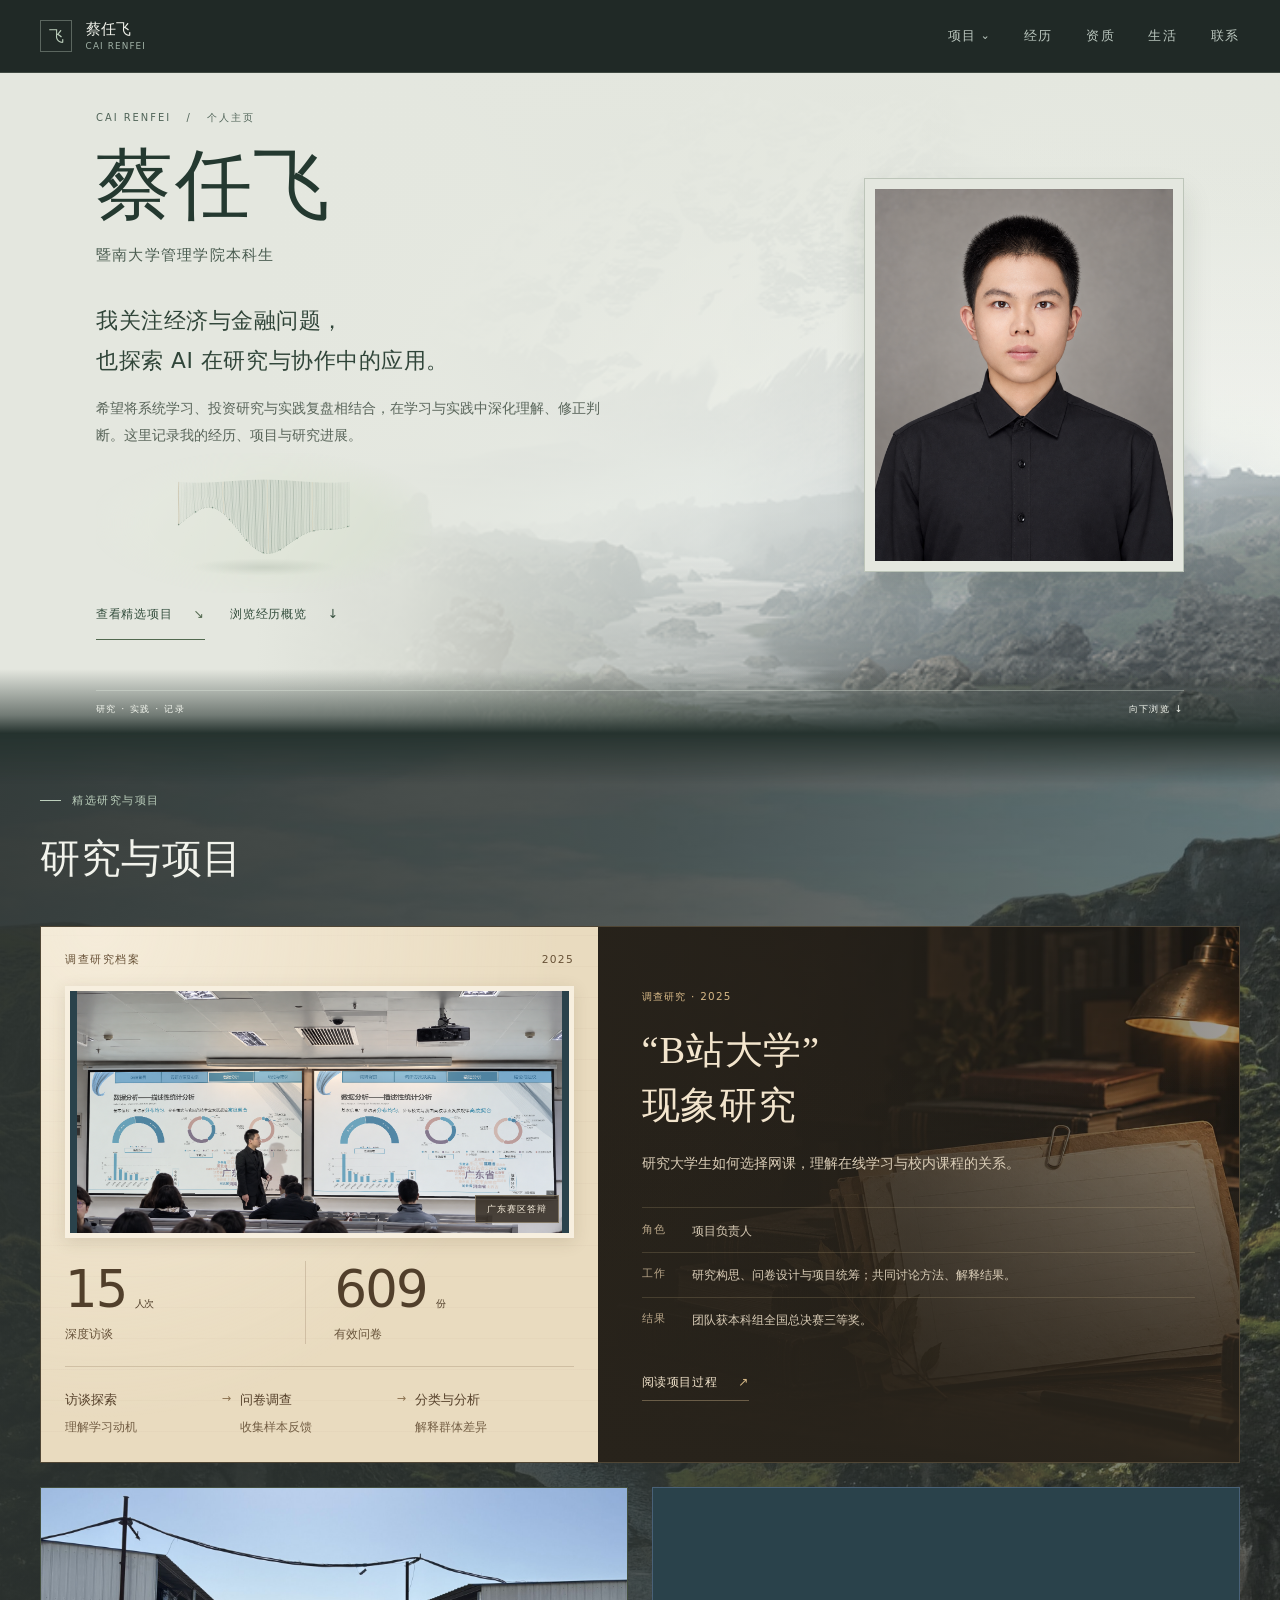
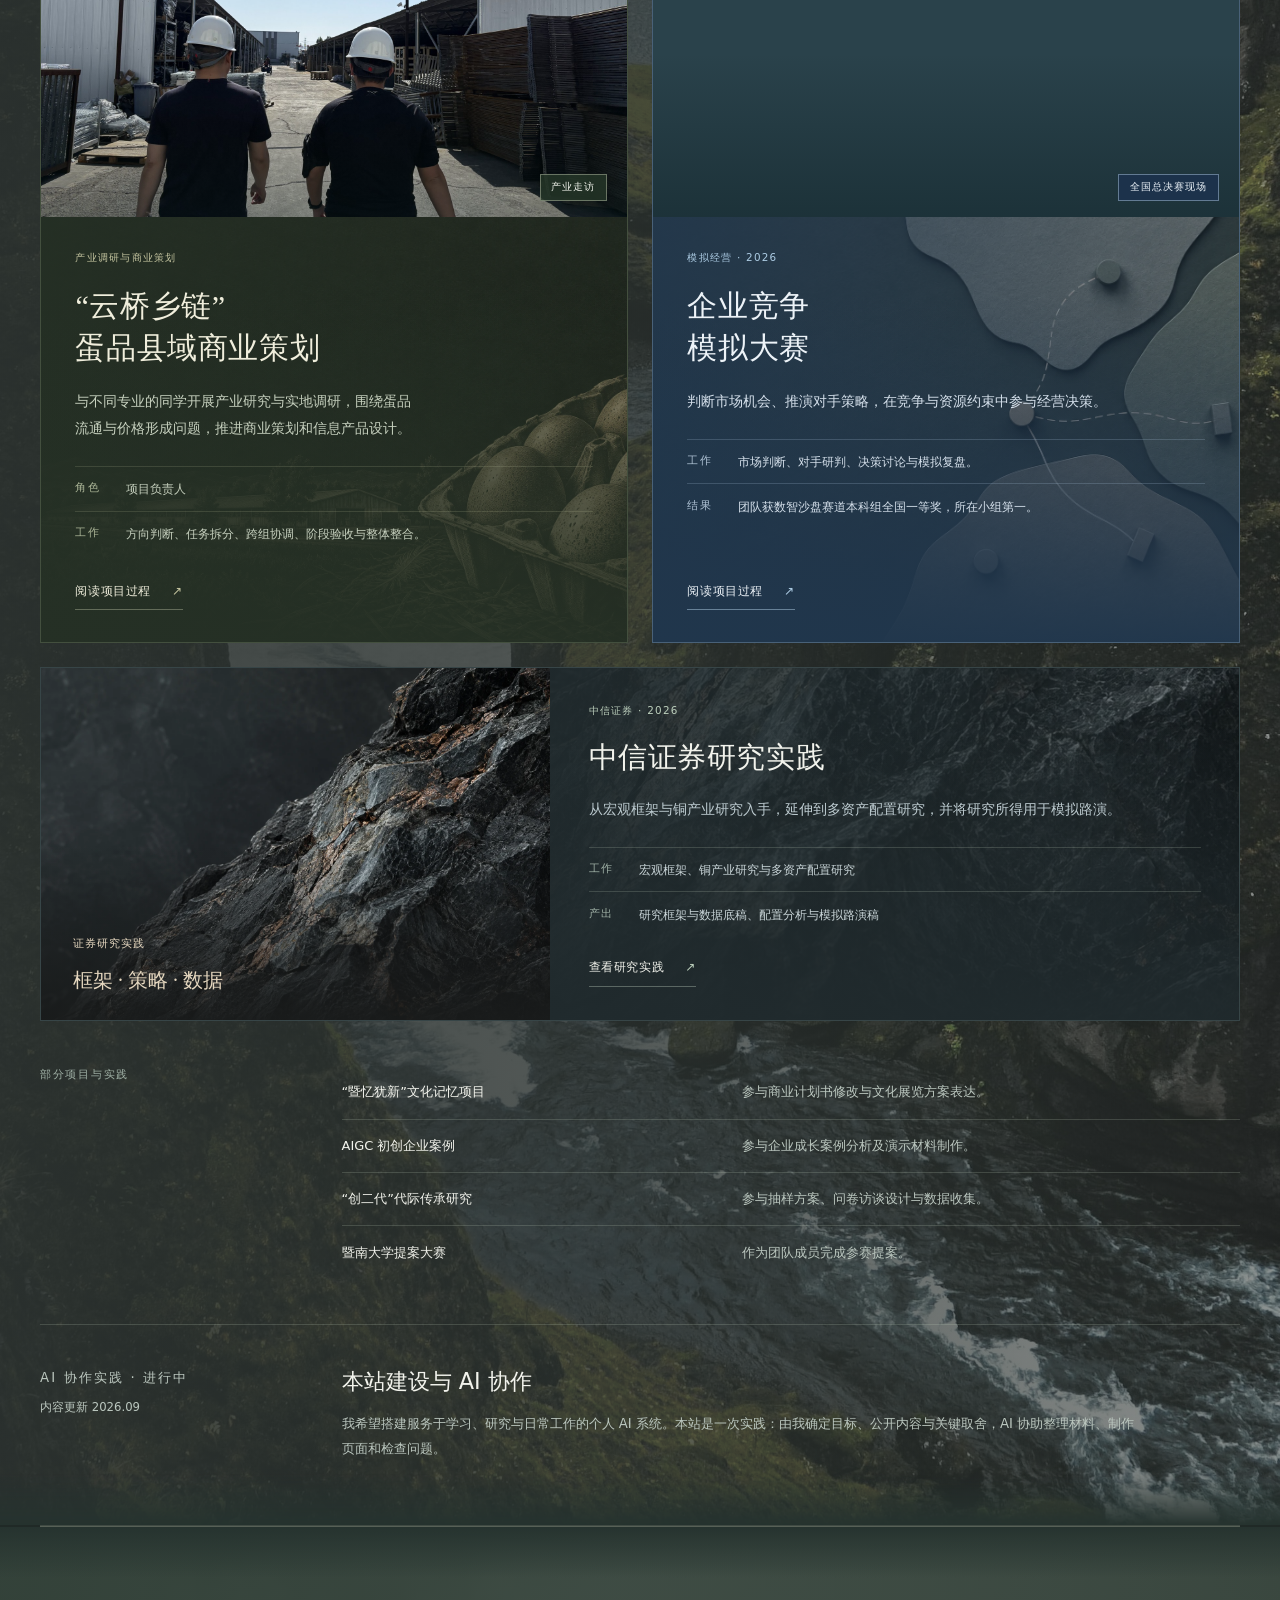
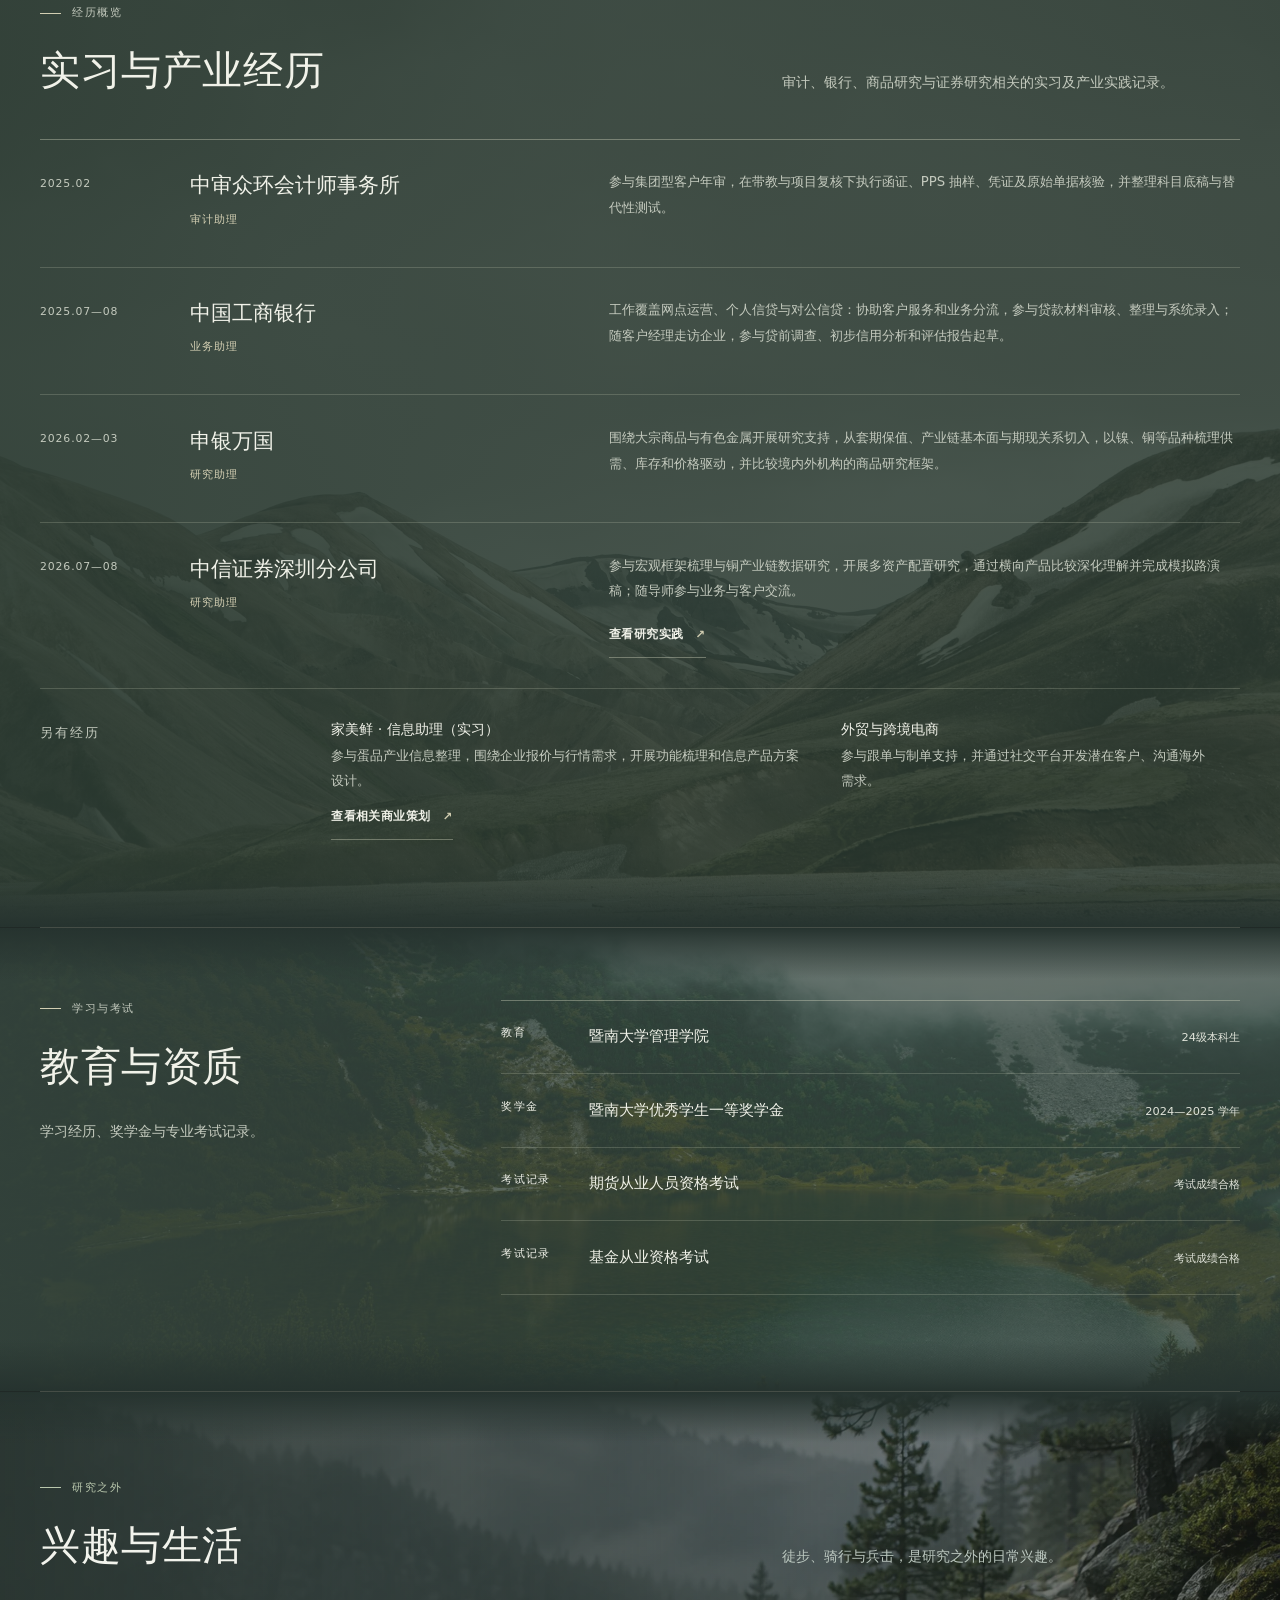
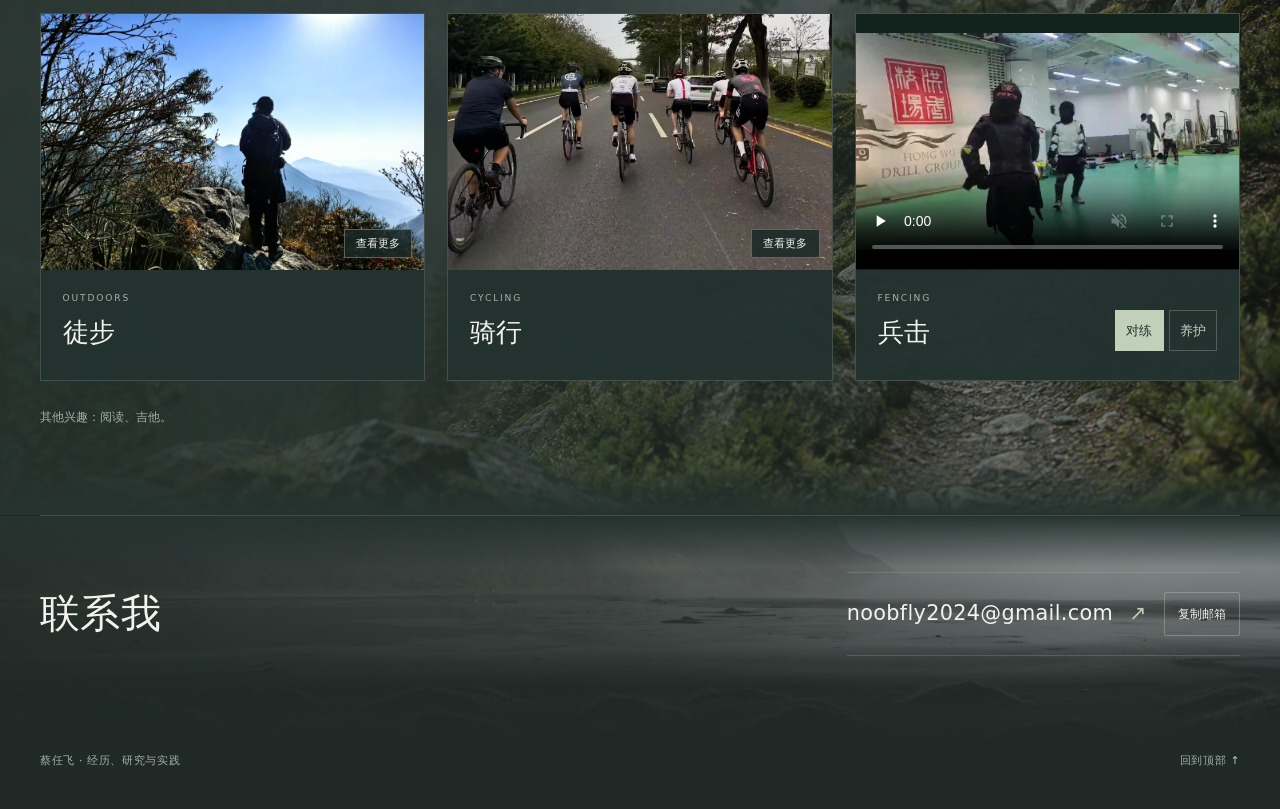
==== commit 904debe6: "Configure official GitHub Pages sharing URLs" ====
--- a/index.html
+++ b/index.html
@@ -13,7 +13,9 @@
 <meta property="og:site_name" content="蔡任飞的个人主页">
 <meta property="og:title" content="蔡任飞 | Renfei Cai">
 <meta property="og:description" content="蔡任飞的个人主页：研究与项目、经历、教育资质与研究之外。">
-<meta property="og:image" content="assets/home/cai-renfei-portrait-v1.png">
+<link rel="canonical" href="https://noobyfly.github.io/Personal-Website/">
+<meta property="og:url" content="https://noobyfly.github.io/Personal-Website/">
+<meta property="og:image" content="https://noobyfly.github.io/Personal-Website/assets/home/cai-renfei-portrait-v1.png">
 <meta property="og:image:type" content="image/png">
 <meta property="og:image:width" content="1122">
 <meta property="og:image:height" content="1402">
@@ -21,7 +23,7 @@
 <meta name="twitter:card" content="summary">
 <meta name="twitter:title" content="蔡任飞 | Renfei Cai">
 <meta name="twitter:description" content="蔡任飞的个人主页：研究与项目、经历、教育资质与研究之外。">
-<meta name="twitter:image" content="assets/home/cai-renfei-portrait-v1.png">
+<meta name="twitter:image" content="https://noobyfly.github.io/Personal-Website/assets/home/cai-renfei-portrait-v1.png">
 <meta name="twitter:image:alt" content="蔡任飞的个人照片">
 <!-- END SOCIAL SHARING -->
   <link rel="icon" type="image/svg+xml" href="favicon.svg">
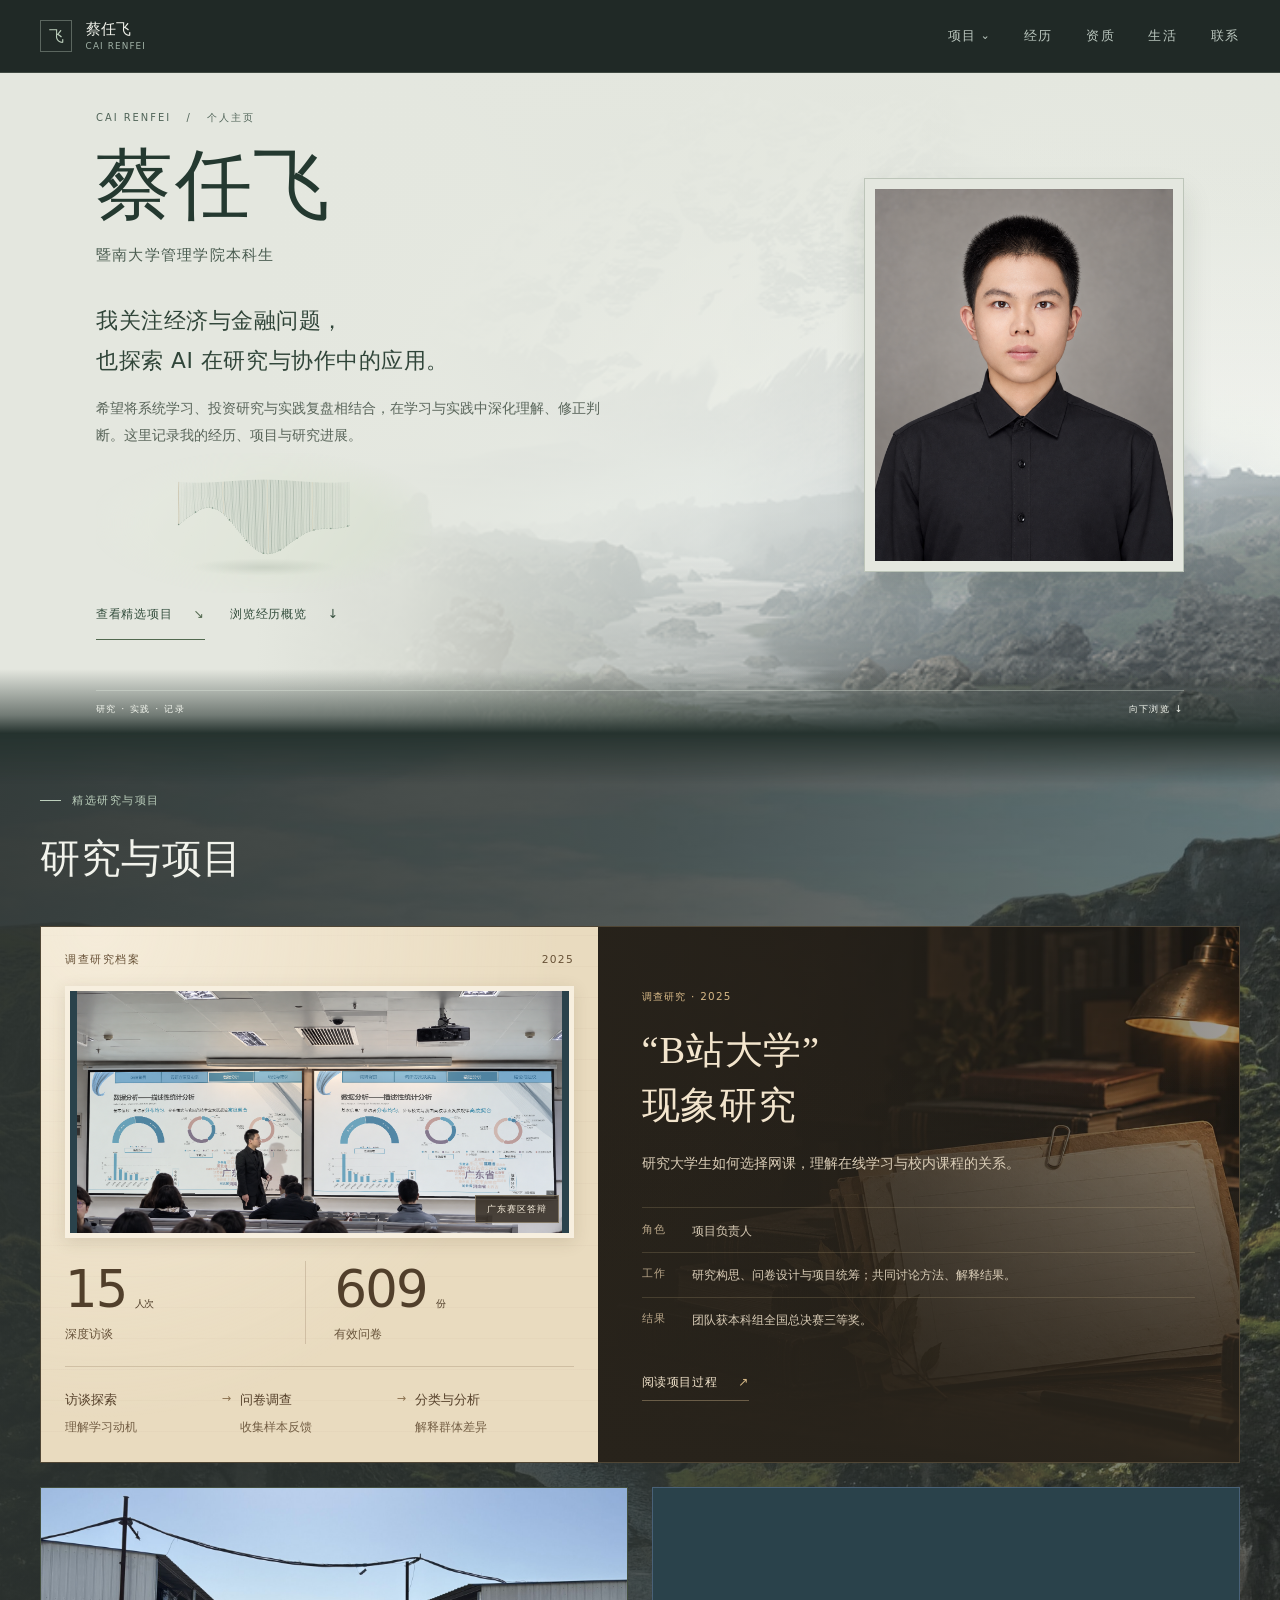
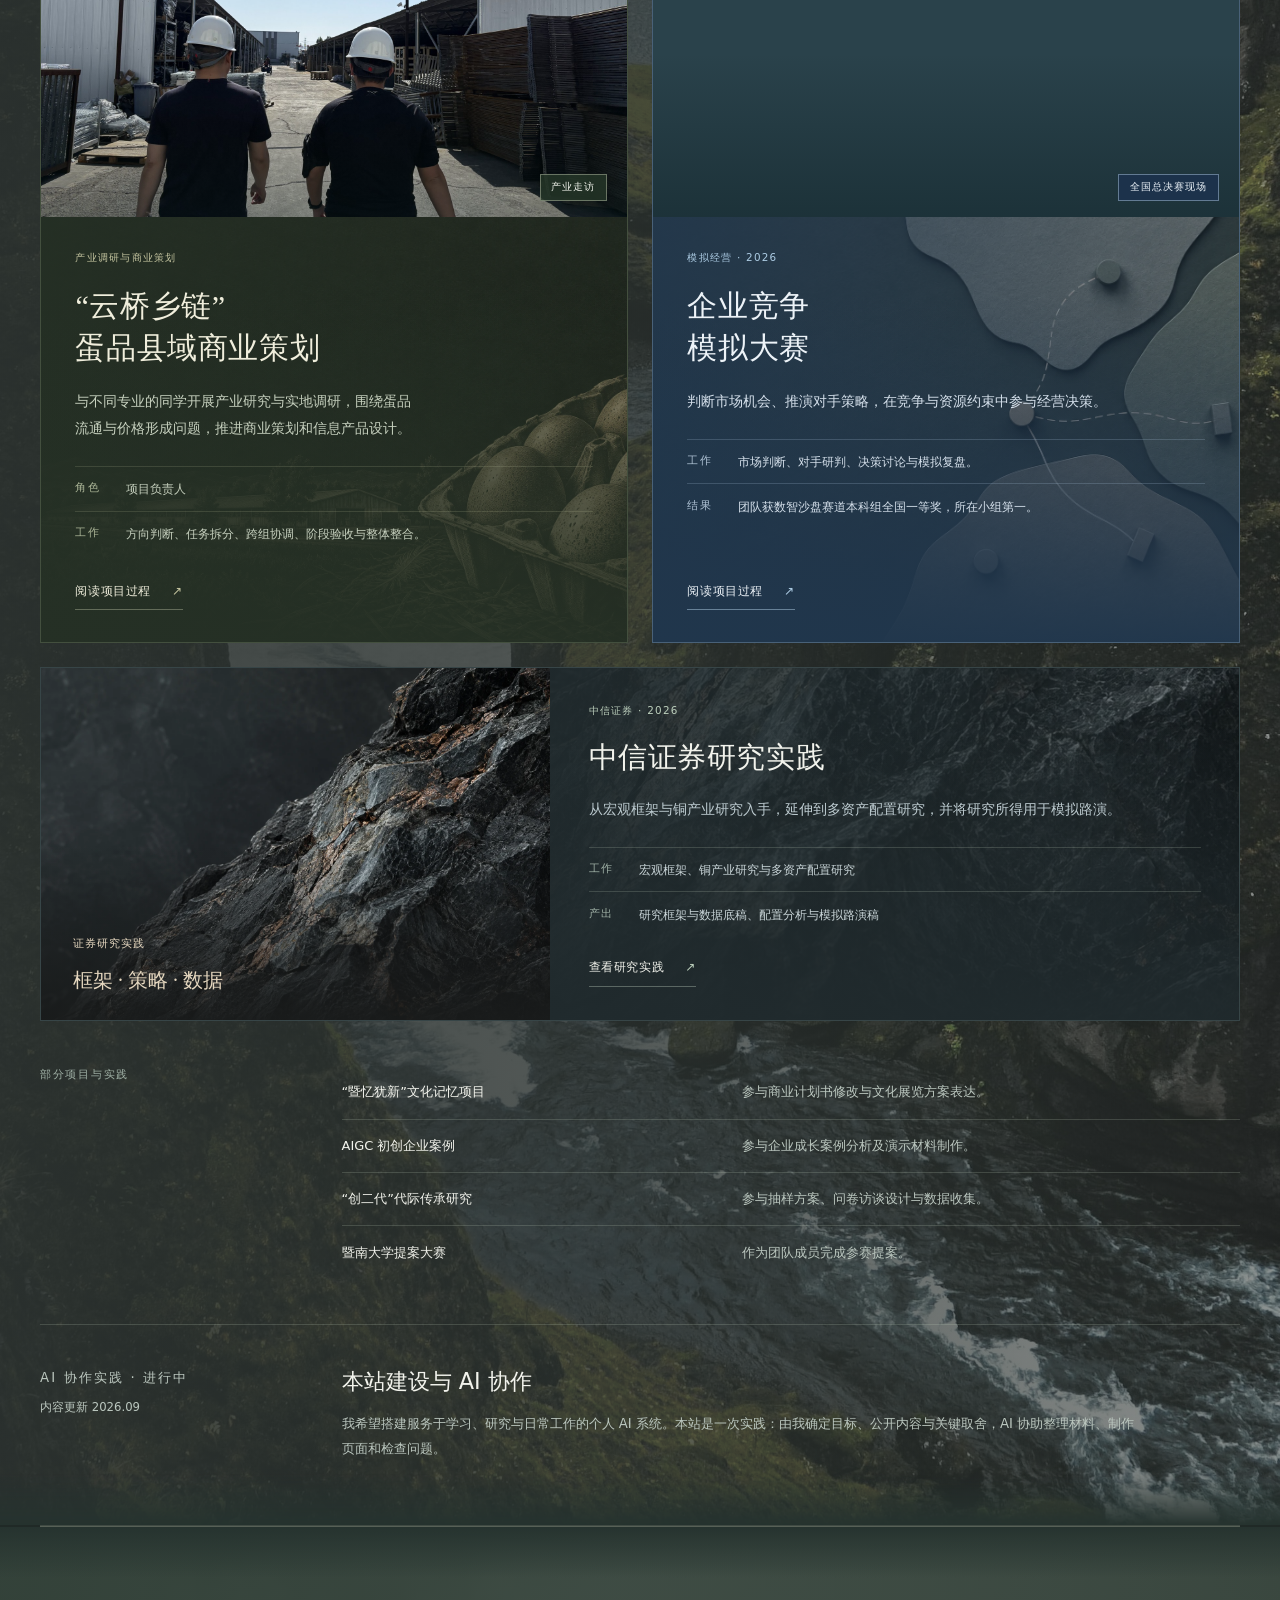
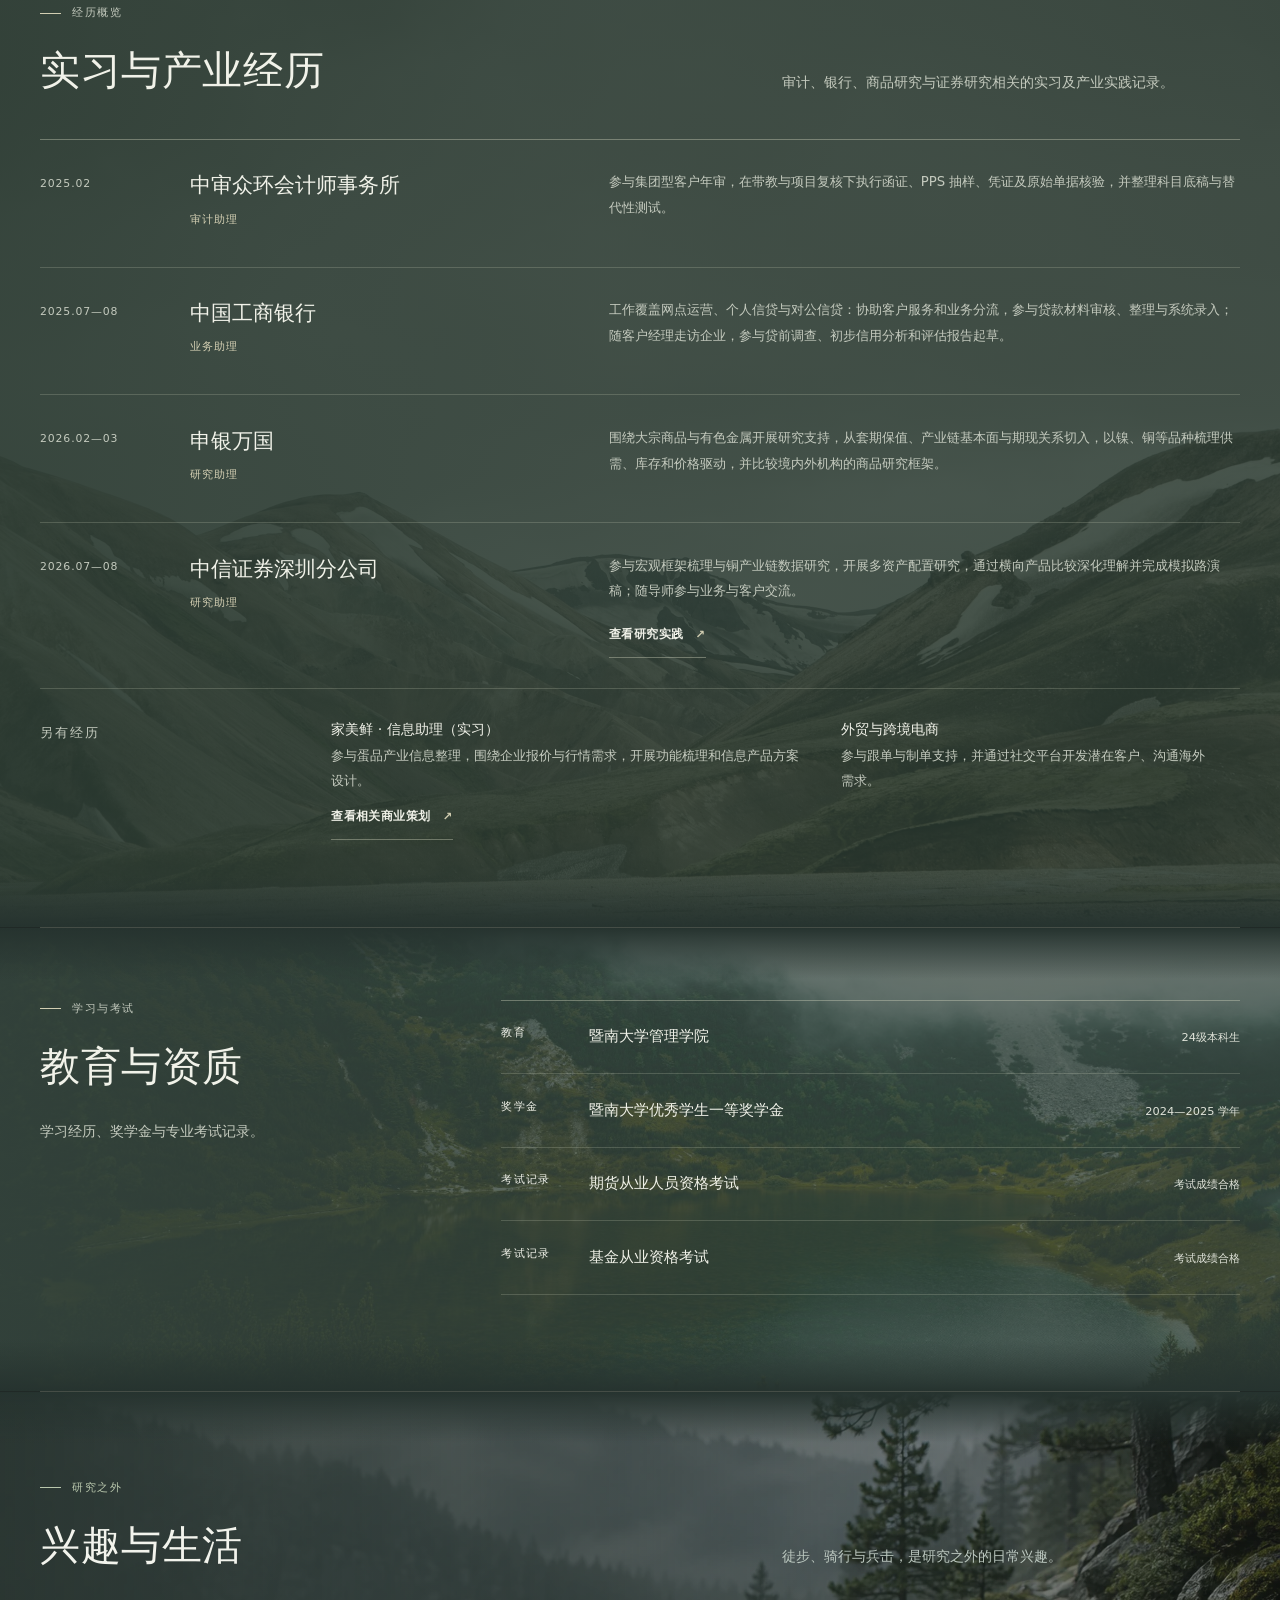
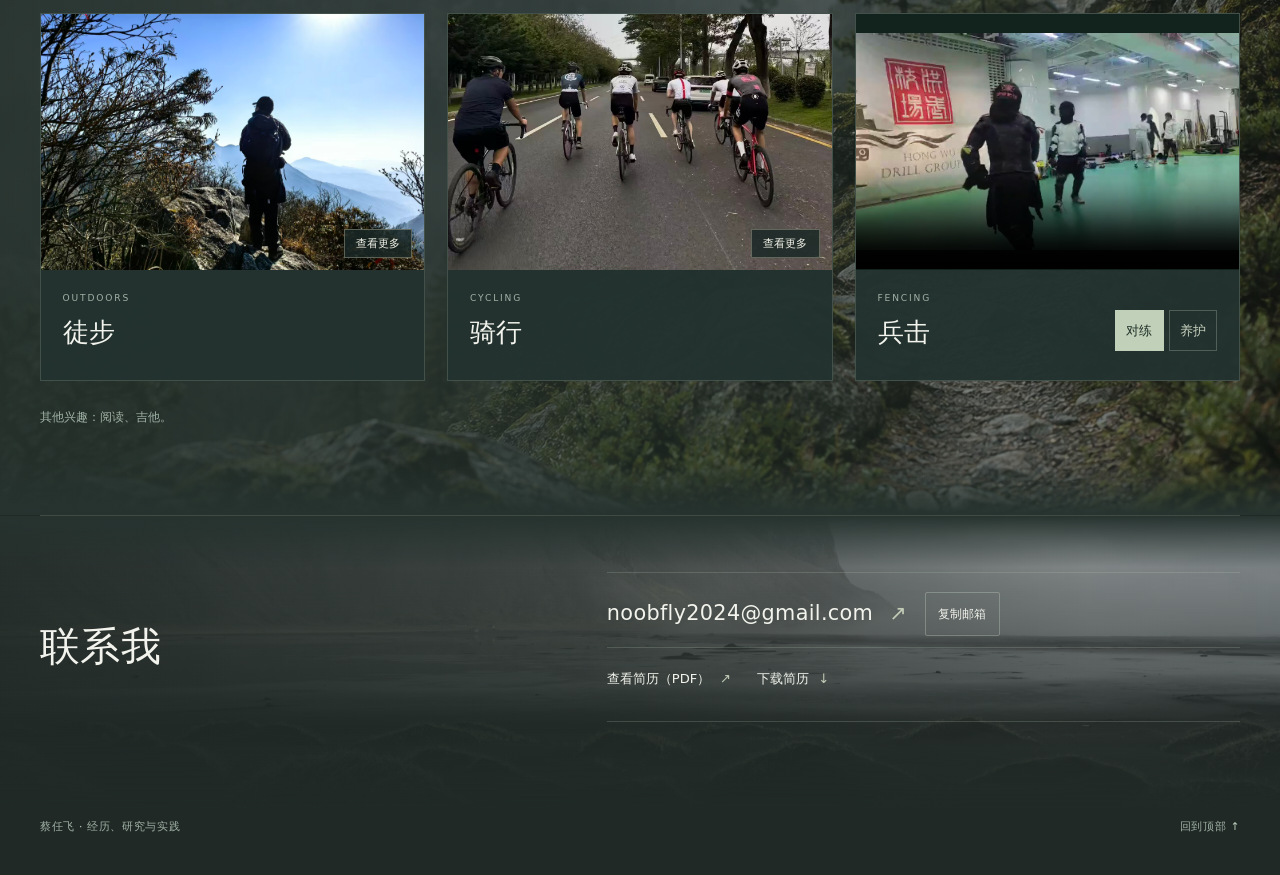
==== commit 161670b3: "Add approved resume PDF and links below contact email" ====
--- a/index.html
+++ b/index.html
@@ -34,7 +34,7 @@
 <link rel="stylesheet" href="chapter-atmosphere-v4.css?v=20260928-audit8">
   <link rel="stylesheet" href="home-landscape.css?v=20260928-single-scene">
 <script src="hobby-media-v4.js?v=20260928-scenery3" defer></script>
-  <link rel="stylesheet" href="home-personal.css?v=20260929-launch1">
+  <link rel="stylesheet" href="home-personal.css?v=20261013-resume2">
   <script src="home-motion.js?v=20260928-audit1" defer></script>
 <link rel="stylesheet" href="final-review-v1.css?v=20260928-nav6">
 </head>
@@ -142,7 +142,7 @@
         
       </section>
 
-      <section class="contact-section page-width" id="contact" aria-labelledby="contact-title"><div class="home-landscape-closing" aria-hidden="true"><img src="assets/home/landscapes/r8-misty-coast.avif" alt="" loading="lazy" decoding="async"></div><div><h2 id="contact-title">联系我</h2></div><div class="contact-email"><a class="contact-email-address" href="mailto:noobfly2024@gmail.com"><span>noobfly2024@gmail.com</span><span aria-hidden="true">↗</span></a><button class="contact-email-copy" type="button" data-copy-email hidden>复制邮箱</button><p class="contact-copy-status" id="email-copy-status" role="status" aria-live="polite" aria-atomic="true"></p></div></section>
+      <section class="contact-section page-width" id="contact" aria-labelledby="contact-title"><div class="home-landscape-closing" aria-hidden="true"><img src="assets/home/landscapes/r8-misty-coast.avif" alt="" loading="lazy" decoding="async"></div><div><h2 id="contact-title">联系我</h2></div><div class="contact-email"><a class="contact-email-address" href="mailto:noobfly2024@gmail.com"><span>noobfly2024@gmail.com</span><span aria-hidden="true">↗</span></a><button class="contact-email-copy" type="button" data-copy-email hidden>复制邮箱</button><div class="contact-resume-links" aria-label="个人简历"><a href="assets/cai-renfei-resume.pdf?v=20261013-v8" target="_blank" rel="noopener" aria-label="查看个人简历 PDF，在新标签页打开">查看简历（PDF）<span aria-hidden="true">↗</span></a><a href="assets/cai-renfei-resume.pdf?v=20261013-v8" download="蔡任飞-简历.pdf">下载简历<span aria-hidden="true">↓</span></a></div><p class="contact-copy-status" id="email-copy-status" role="status" aria-live="polite" aria-atomic="true"></p></div></section>
       
     </main>
     <footer class="site-footer page-width"><p>蔡任飞 <span>·</span> 经历、研究与实践</p><a href="#top">回到顶部 <span>↑</span></a></footer>
--- a/home-personal.css
+++ b/home-personal.css
@@ -34,3 +34,10 @@
   .home-current .home-personal-motion { margin-top: .3rem; }
   .home-current .contact-email-address { font-size: 1.04rem; }
 }
+
+/* Public resume links. */
+.home-current .contact-resume-links { display: flex; flex-wrap: wrap; align-items: center; gap: .2rem 1.6rem; flex-basis: 100%; margin-top: .7rem; padding-top: .6rem; border-top: 1px solid var(--line); }
+.home-current .contact-resume-links a { display: inline-flex; align-items: center; gap: .6rem; min-height: 2.75rem; color: var(--ink-strong); font-size: .82rem; text-decoration: none; }
+.home-current .contact-resume-links a span { color: var(--accent); }
+.home-current .contact-resume-links a:hover { color: var(--accent); }
+.home-current .contact-resume-links a:focus-visible { outline: 2px solid var(--focus); outline-offset: 4px; }
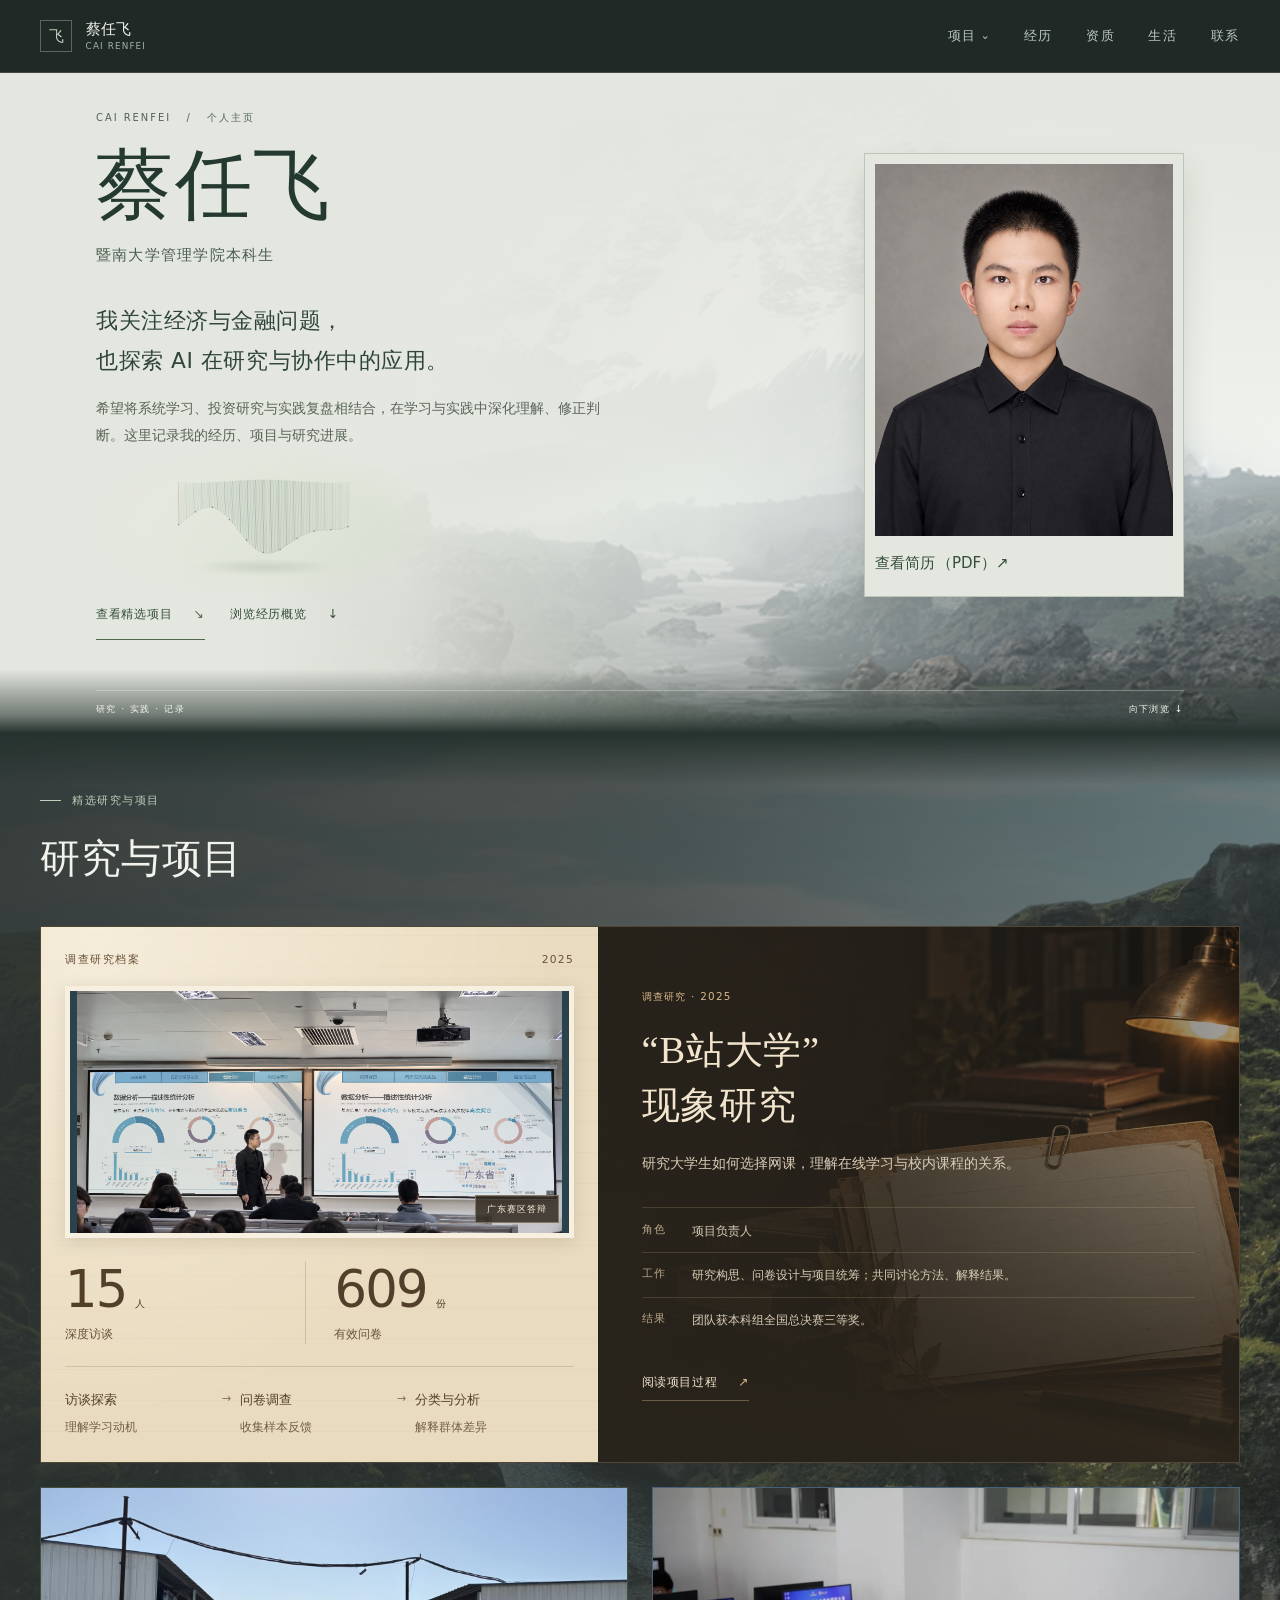
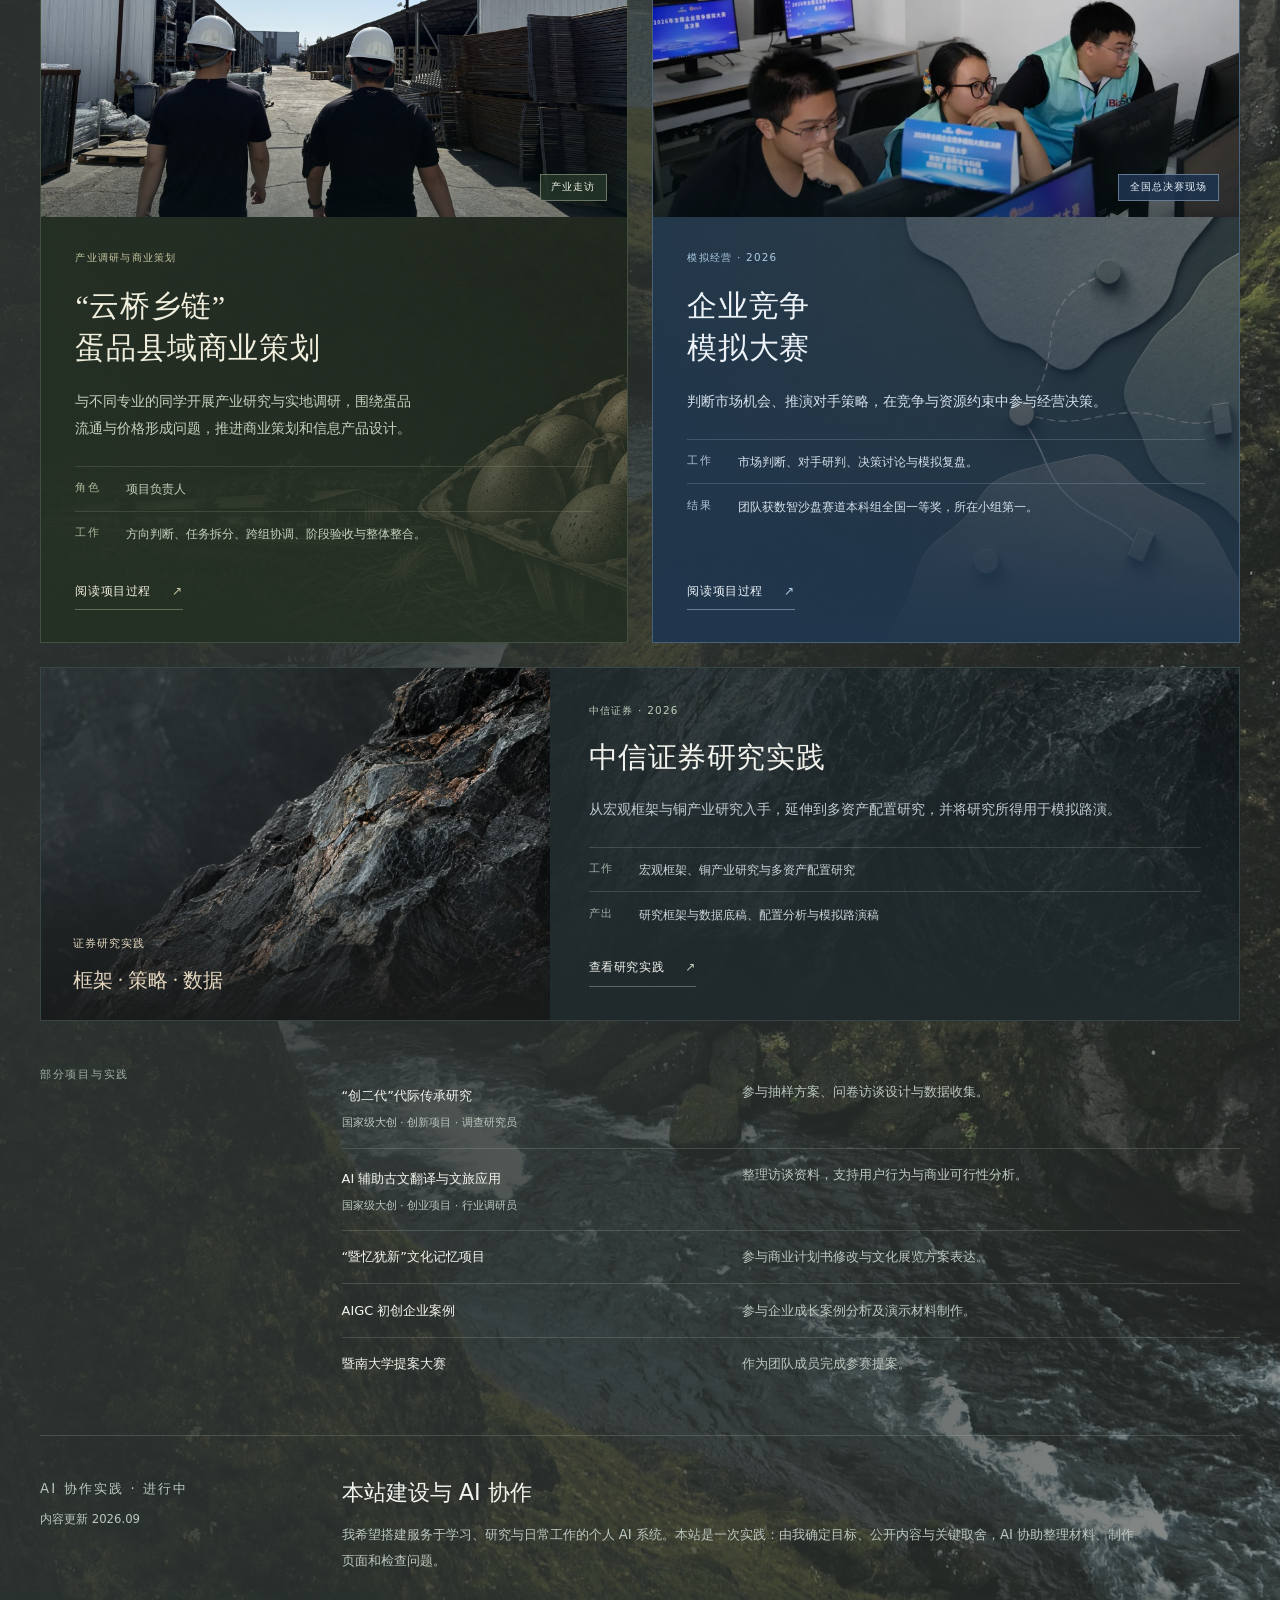
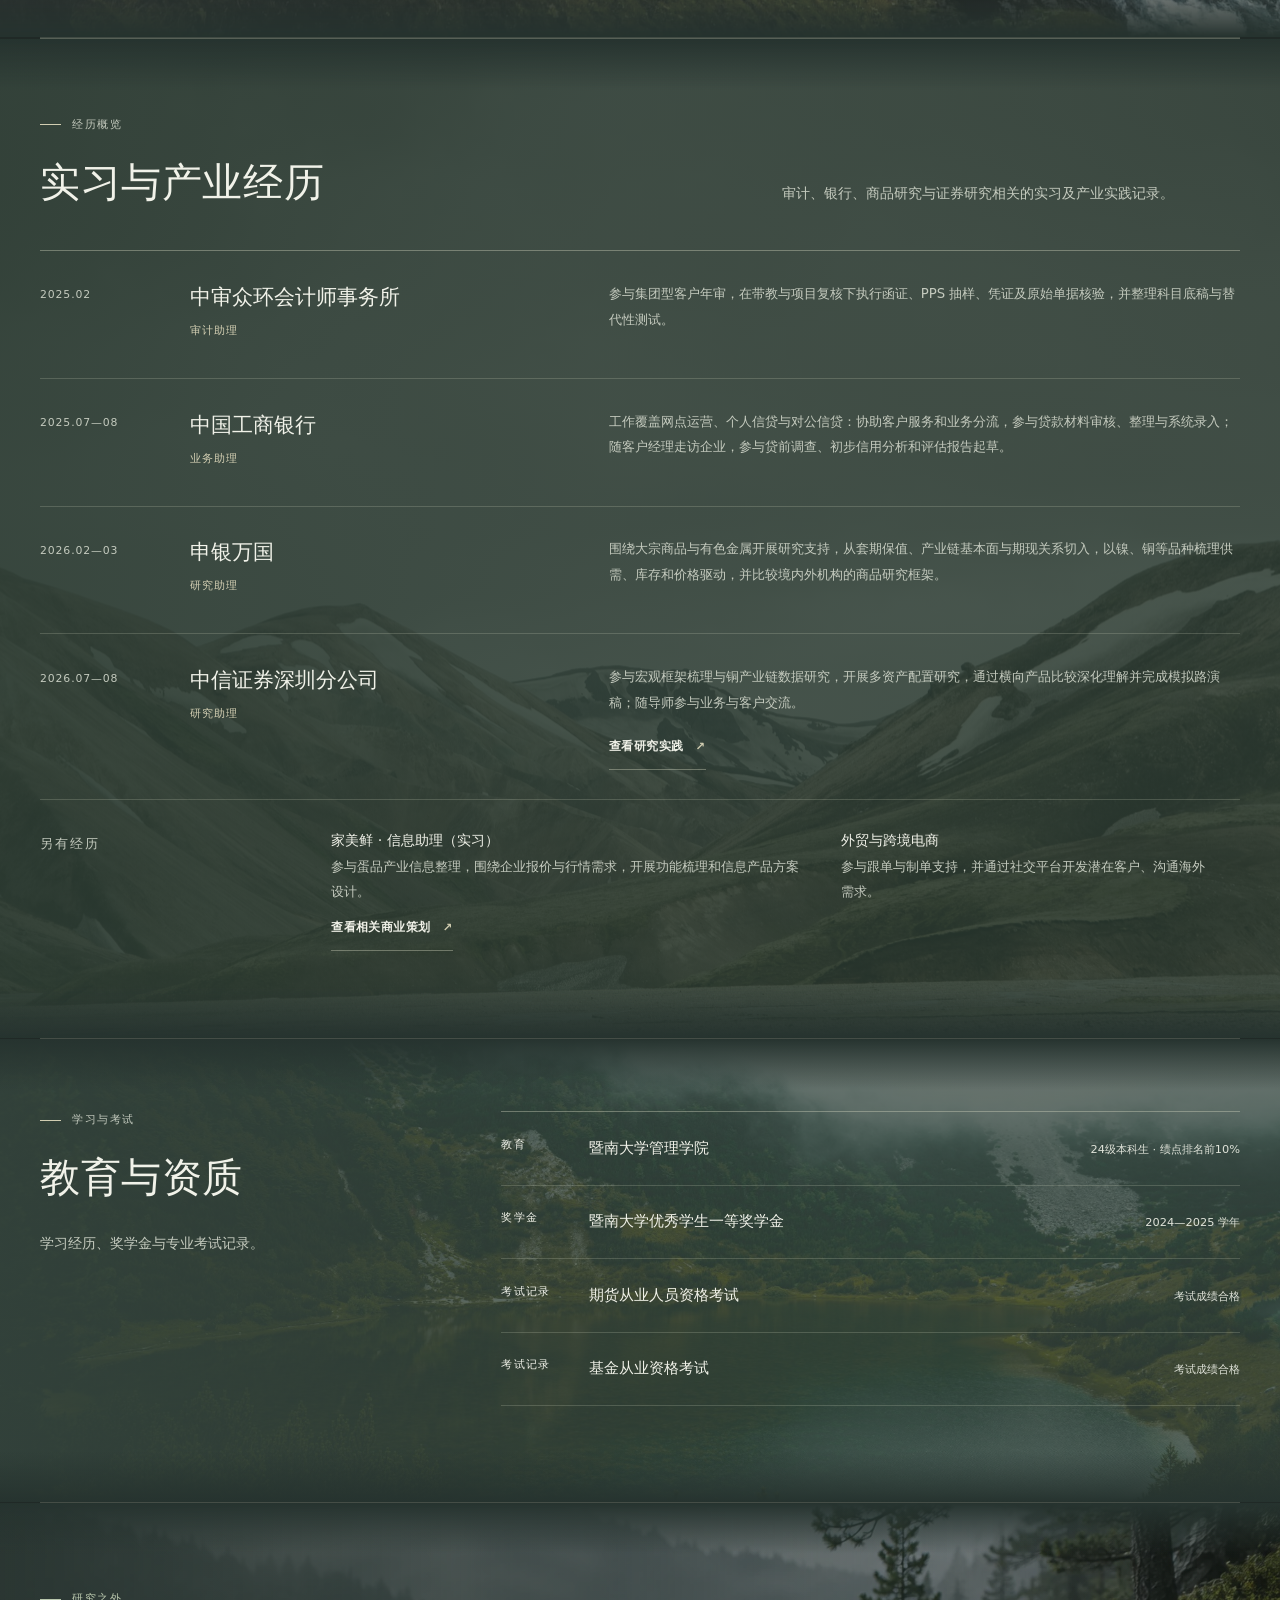
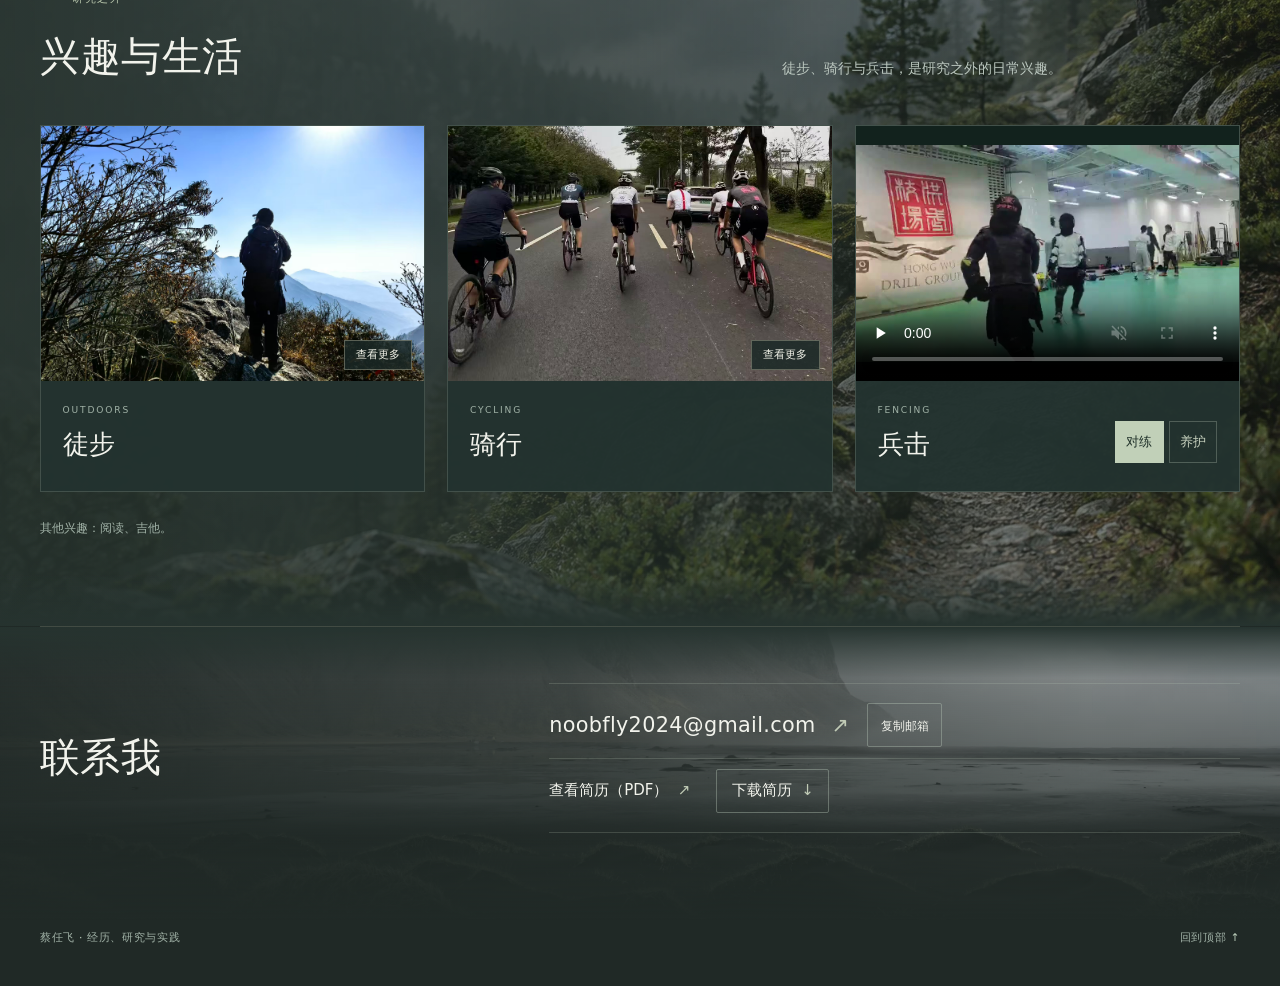
==== commit 11b5fa13: "Update approved project details and resume" ====
--- a/index.html
+++ b/index.html
@@ -34,7 +34,7 @@
 <link rel="stylesheet" href="chapter-atmosphere-v4.css?v=20260928-audit8">
   <link rel="stylesheet" href="home-landscape.css?v=20260928-single-scene">
 <script src="hobby-media-v4.js?v=20260928-scenery3" defer></script>
-  <link rel="stylesheet" href="home-personal.css?v=20261013-resume2">
+  <link rel="stylesheet" href="home-personal.css?v=20261013-resume-local4">
   <script src="home-motion.js?v=20260928-audit1" defer></script>
 <link rel="stylesheet" href="final-review-v1.css?v=20260928-nav6">
 </head>
@@ -71,7 +71,7 @@
             <canvas width="600" height="320" aria-hidden="true"></canvas>
           </div>
           <div class="home-hero-actions" aria-label="首屏入口"><a class="primary-link" href="#projects">查看精选项目 <span aria-hidden="true">↘</span></a><a class="secondary-link" href="#experience">浏览经历概览 <span aria-hidden="true">↓</span></a></div>
-        </div><figure class="home-portrait"><img src="assets/home/cai-renfei-portrait-v1.png" width="1122" height="1402" alt="蔡任飞的个人照片" decoding="async" fetchpriority="high"></figure></div>
+        </div><figure class="home-portrait"><img src="assets/home/cai-renfei-portrait-v1.png" width="1122" height="1402" alt="蔡任飞的个人照片" decoding="async" fetchpriority="high"><figcaption><a class="portrait-resume-link" href="assets/cai-renfei-resume.pdf?v=20261013-v11" target="_blank" rel="noopener" aria-label="查看个人简历 PDF，在新标签页打开"><span>查看简历</span><span>（PDF）<span aria-hidden="true">↗</span></span></a></figcaption></figure></div>
         <div class="home-hero-landscape" aria-hidden="true"><img src="assets/home/landscapes/r3-snow-peak.jpg" width="850" height="368" alt="" decoding="async"></div>
         <div class="home-hero-foot page-width" aria-hidden="true"><span>研究 · 实践 · 记录</span><span>向下浏览 ↓</span></div>
       </section>
@@ -85,7 +85,7 @@
             <div class="study-field-cover">
               <div class="study-cover-meta"><span>调查研究档案</span><span>2025</span></div>
               <div class="case-media"><img src="assets/zhengda/presentation-reconstructed-ppt-v2.png" width="1774" height="887" alt="蔡任飞在正大杯广东赛区答辩。" loading="lazy" decoding="async"><span class="case-media-label">广东赛区答辩</span></div>
-              <div class="study-samples"><div><strong>15<small>人次</small></strong><span>深度访谈</span></div><div><strong>609<small>份</small></strong><span>有效问卷</span></div></div>
+              <div class="study-samples"><div><strong>15<small>人</small></strong><span>深度访谈</span></div><div><strong>609<small>份</small></strong><span>有效问卷</span></div></div>
               <ol class="study-research-route" aria-label="研究路径"><li><strong>访谈探索</strong><span>理解学习动机</span></li><li><strong>问卷调查</strong><span>收集样本反馈</span></li><li><strong>分类与分析</strong><span>解释群体差异</span></li></ol>
             </div>
             <div class="project-card-copy"><p class="project-order">调查研究 · 2025</p><h3 id="project-zhengda-title"><span class="title-part">“B站大学”</span><span class="title-part">现象研究</span></h3><p class="project-deck">研究大学生如何选择网课，理解在线学习与校内课程的关系。</p><dl><div><dt>角色</dt><dd>项目负责人</dd></div><div><dt>工作</dt><dd>研究构思、问卷设计与项目统筹；共同讨论方法、解释结果。</dd></div><div><dt>结果</dt><dd>团队获本科组全国总决赛三等奖。</dd></div></dl><span class="project-link" aria-hidden="true">阅读项目过程 <span>↗</span></span></div>
@@ -104,7 +104,7 @@
           </a>
         </div>
         
-        <div class="other-work"><div class="other-work-label"><p class="small-label">部分项目与实践</p></div><ul><li><strong>“暨忆犹新”文化记忆项目</strong><span>参与商业计划书修改与文化展览方案表达。</span></li><li><strong>AIGC 初创企业案例</strong><span>参与企业成长案例分析及演示材料制作。</span></li><li><strong>“创二代”代际传承研究</strong><span>参与抽样方案、问卷访谈设计与数据收集。</span></li><li><strong>暨南大学提案大赛</strong><span>作为团队成员完成参赛提案。</span></li></ul></div>
+        <div class="other-work"><div class="other-work-label"><p class="small-label">部分项目与实践</p></div><ul><li><div><strong>“创二代”代际传承研究</strong><small class="other-work-meta">国家级大创 · 创新项目 · 调查研究员</small></div><span>参与抽样方案、问卷访谈设计与数据收集。</span></li><li><div><strong>AI 辅助古文翻译与文旅应用</strong><small class="other-work-meta">国家级大创 · 创业项目 · 行业调研员</small></div><span>整理访谈资料，支持用户行为与商业可行性分析。</span></li><li><strong>“暨忆犹新”文化记忆项目</strong><span>参与商业计划书修改与文化展览方案表达。</span></li><li><strong>AIGC 初创企业案例</strong><span>参与企业成长案例分析及演示材料制作。</span></li><li><strong>暨南大学提案大赛</strong><span>作为团队成员完成参赛提案。</span></li></ul></div>
         <article class="ai-practice" id="ai-practice"><p class="small-label">AI 协作实践 · 进行中<small class="content-updated">内容更新 <time datetime="2026-09-29">2026.09</time></small></p><div><h3>本站建设与 AI 协作</h3><p>我希望搭建服务于学习、研究与日常工作的个人 AI 系统。本站是一次实践：由我确定目标、公开内容与关键取舍，AI 协助整理材料、制作页面和检查问题。</p></div></article>
       </section>
 
@@ -122,7 +122,7 @@
 
       <section class="section-block page-width education-section" id="education" aria-labelledby="education-title">
         <div class="section-heading"><div><p class="section-index">学习与考试</p><h2 id="education-title">教育与资质</h2></div><p>学习经历、奖学金与专业考试记录。</p></div>
-        <dl class="credential-list"><div><dt>教育</dt><dd><strong>暨南大学管理学院</strong><span>24级本科生</span></dd></div><div><dt>奖学金</dt><dd><strong>暨南大学优秀学生一等奖学金</strong><span>2024—2025 学年</span></dd></div><div><dt>考试记录</dt><dd><strong>期货从业人员资格考试</strong><span>考试成绩合格</span></dd></div><div><dt>考试记录</dt><dd><strong>基金从业资格考试</strong><span>考试成绩合格</span></dd></div></dl>
+        <dl class="credential-list"><div><dt>教育</dt><dd><strong>暨南大学管理学院</strong><span>24级本科生 · 绩点排名前10%</span></dd></div><div><dt>奖学金</dt><dd><strong>暨南大学优秀学生一等奖学金</strong><span>2024—2025 学年</span></dd></div><div><dt>考试记录</dt><dd><strong>期货从业人员资格考试</strong><span>考试成绩合格</span></dd></div><div><dt>考试记录</dt><dd><strong>基金从业资格考试</strong><span>考试成绩合格</span></dd></div></dl>
       </section>
 
       <section class="section-block page-width beyond-section" id="beyond" aria-labelledby="beyond-title">
@@ -142,7 +142,7 @@
         
       </section>
 
-      <section class="contact-section page-width" id="contact" aria-labelledby="contact-title"><div class="home-landscape-closing" aria-hidden="true"><img src="assets/home/landscapes/r8-misty-coast.avif" alt="" loading="lazy" decoding="async"></div><div><h2 id="contact-title">联系我</h2></div><div class="contact-email"><a class="contact-email-address" href="mailto:noobfly2024@gmail.com"><span>noobfly2024@gmail.com</span><span aria-hidden="true">↗</span></a><button class="contact-email-copy" type="button" data-copy-email hidden>复制邮箱</button><div class="contact-resume-links" aria-label="个人简历"><a href="assets/cai-renfei-resume.pdf?v=20261013-v8" target="_blank" rel="noopener" aria-label="查看个人简历 PDF，在新标签页打开">查看简历（PDF）<span aria-hidden="true">↗</span></a><a href="assets/cai-renfei-resume.pdf?v=20261013-v8" download="蔡任飞-简历.pdf">下载简历<span aria-hidden="true">↓</span></a></div><p class="contact-copy-status" id="email-copy-status" role="status" aria-live="polite" aria-atomic="true"></p></div></section>
+      <section class="contact-section page-width" id="contact" aria-labelledby="contact-title"><div class="home-landscape-closing" aria-hidden="true"><img src="assets/home/landscapes/r8-misty-coast.avif" alt="" loading="lazy" decoding="async"></div><div><h2 id="contact-title">联系我</h2></div><div class="contact-email"><a class="contact-email-address" href="mailto:noobfly2024@gmail.com"><span>noobfly2024@gmail.com</span><span aria-hidden="true">↗</span></a><button class="contact-email-copy" type="button" data-copy-email hidden>复制邮箱</button><div class="contact-resume-links" aria-label="个人简历"><a href="assets/cai-renfei-resume.pdf?v=20261013-v11" target="_blank" rel="noopener" aria-label="查看个人简历 PDF，在新标签页打开">查看简历（PDF）<span aria-hidden="true">↗</span></a><a href="assets/cai-renfei-resume.pdf?v=20261013-v11" download="蔡任飞-简历.pdf">下载简历<span aria-hidden="true">↓</span></a></div><p class="contact-copy-status" id="email-copy-status" role="status" aria-live="polite" aria-atomic="true"></p></div></section>
       
     </main>
     <footer class="site-footer page-width"><p>蔡任飞 <span>·</span> 经历、研究与实践</p><a href="#top">回到顶部 <span>↑</span></a></footer>
--- a/home-personal.css
+++ b/home-personal.css
@@ -37,7 +37,21 @@
 
 /* Public resume links. */
 .home-current .contact-resume-links { display: flex; flex-wrap: wrap; align-items: center; gap: .2rem 1.6rem; flex-basis: 100%; margin-top: .7rem; padding-top: .6rem; border-top: 1px solid var(--line); }
-.home-current .contact-resume-links a { display: inline-flex; align-items: center; gap: .6rem; min-height: 2.75rem; color: var(--ink-strong); font-size: .82rem; text-decoration: none; }
+.home-current .contact-resume-links a { display: inline-flex; align-items: center; gap: .6rem; min-height: 2.75rem; color: var(--ink-strong); font-size: .9375rem; text-decoration: none; }
 .home-current .contact-resume-links a span { color: var(--accent); }
 .home-current .contact-resume-links a:hover { color: var(--accent); }
 .home-current .contact-resume-links a:focus-visible { outline: 2px solid var(--focus); outline-offset: 4px; }
+
+.home-current .contact-resume-links a[download] { padding: .35rem .9rem; border: 1px solid var(--line-strong); border-radius: 2px; }
+.home-current .contact-resume-links a[download]:hover { border-color: var(--accent); }
+.home-current .portrait-resume-link { display: flex; flex-wrap: wrap; align-items: center; justify-content: flex-start; gap: 0 .1rem; width: fit-content; min-height: 2.75rem; margin-top: .35rem; color: #344e3d; font-size: .9375rem; line-height: 1.5; text-decoration: none; }
+.home-current .portrait-resume-link > span { white-space: nowrap; }
+.home-current .portrait-resume-link:hover { color: #172e20; text-decoration: underline; text-underline-offset: .2em; }
+.home-current .portrait-resume-link:focus-visible { outline: 2px solid var(--focus); outline-offset: 2px; }
+.home-current .other-work-summary { max-width: 18em; margin: 0; color: var(--muted); font-size: .8rem; line-height: 1.9; text-wrap: balance; }
+@media (max-width: 36rem) {
+  .home-current .portrait-resume-link { font-size: .8125rem; }
+}
+
+/* Project types and roles follow the existing two-column project list. */
+.home-current .other-work-meta { display: block; margin-top: .3rem; color: var(--muted); font-size: .7rem; font-weight: 400; line-height: 1.7; }
